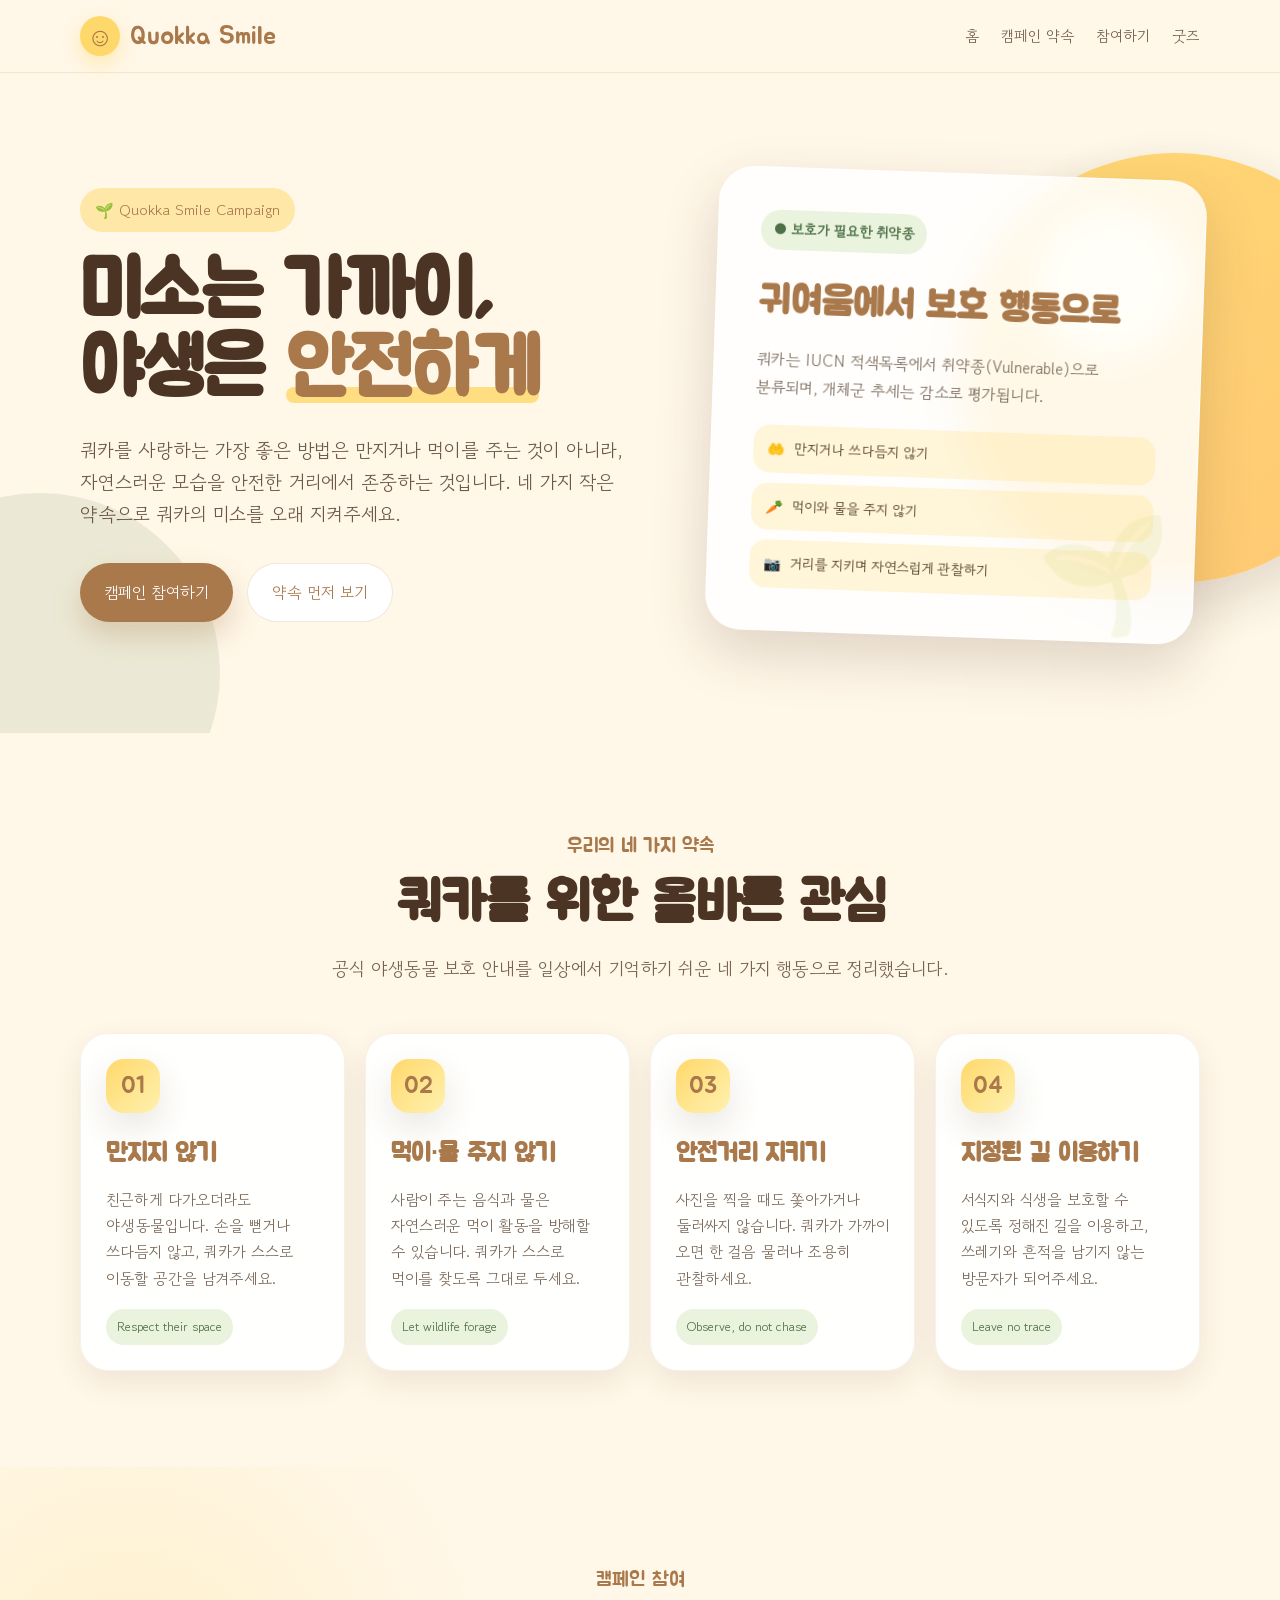
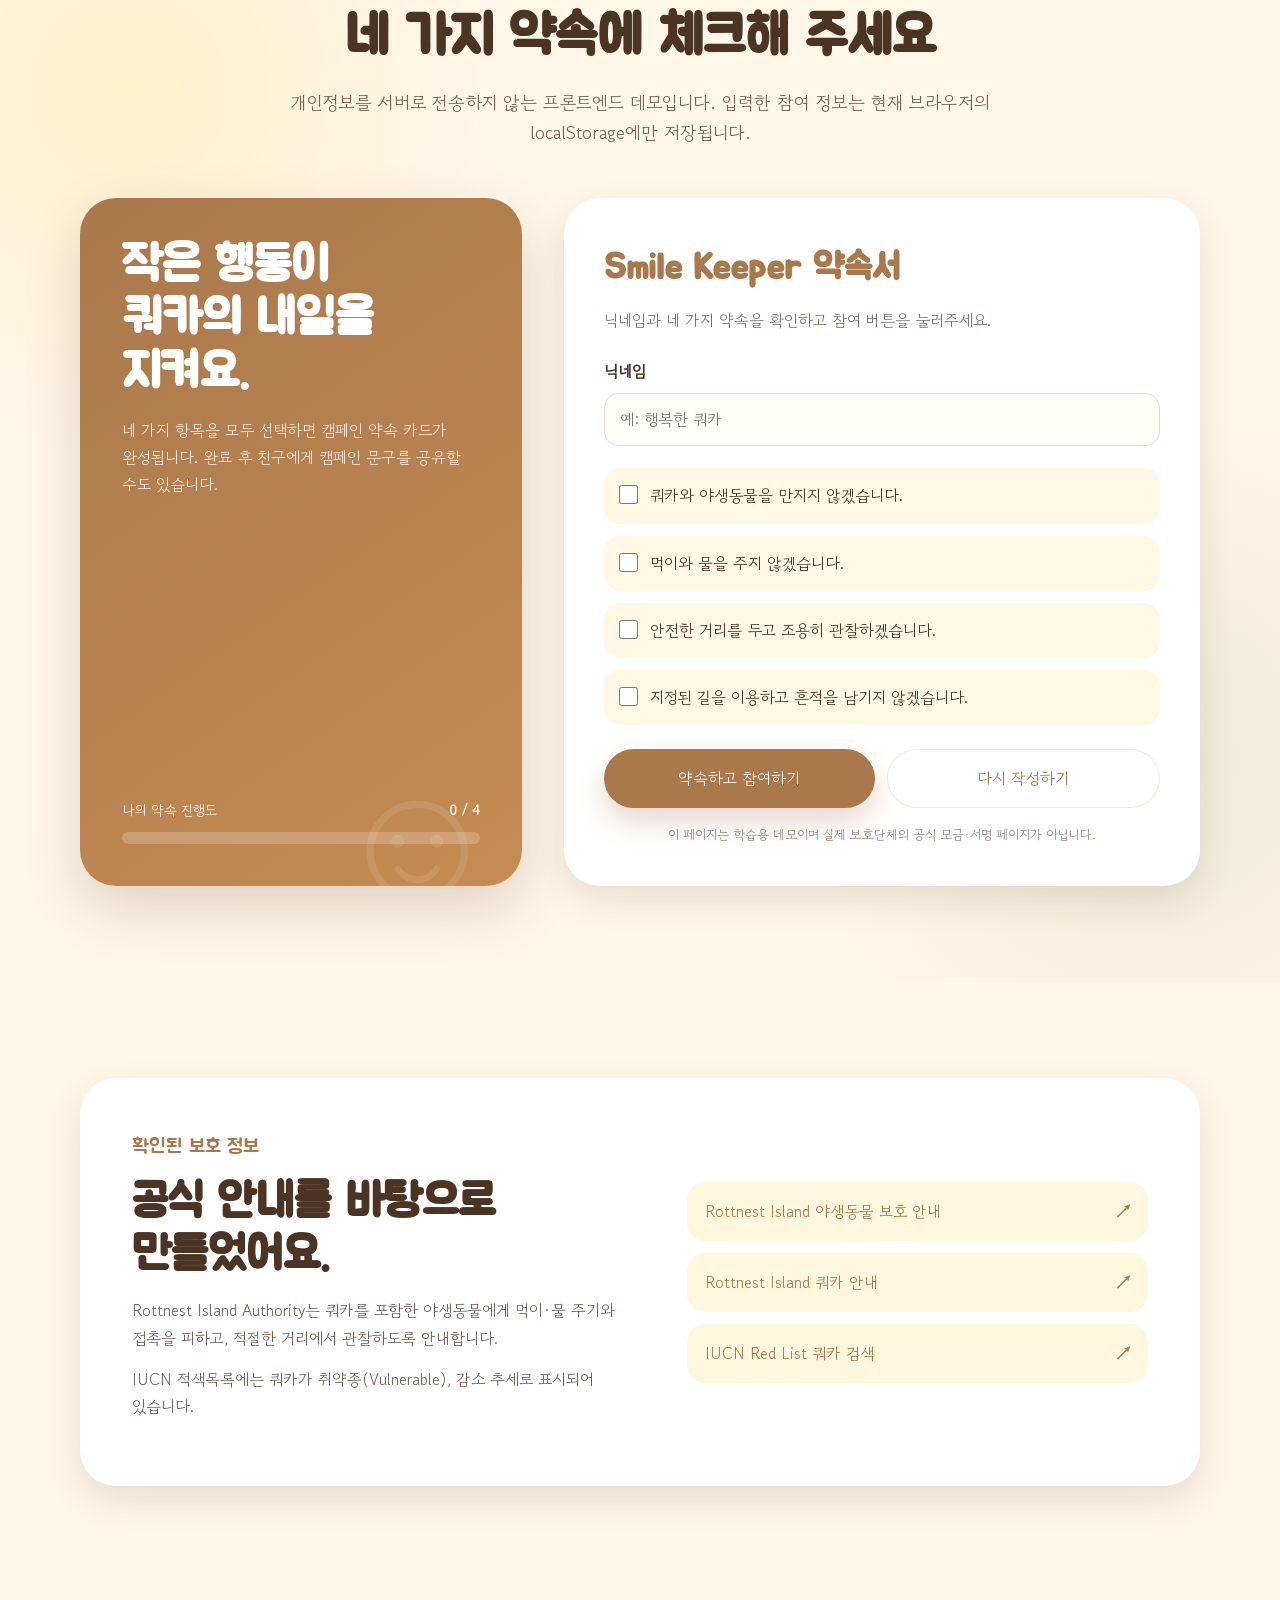
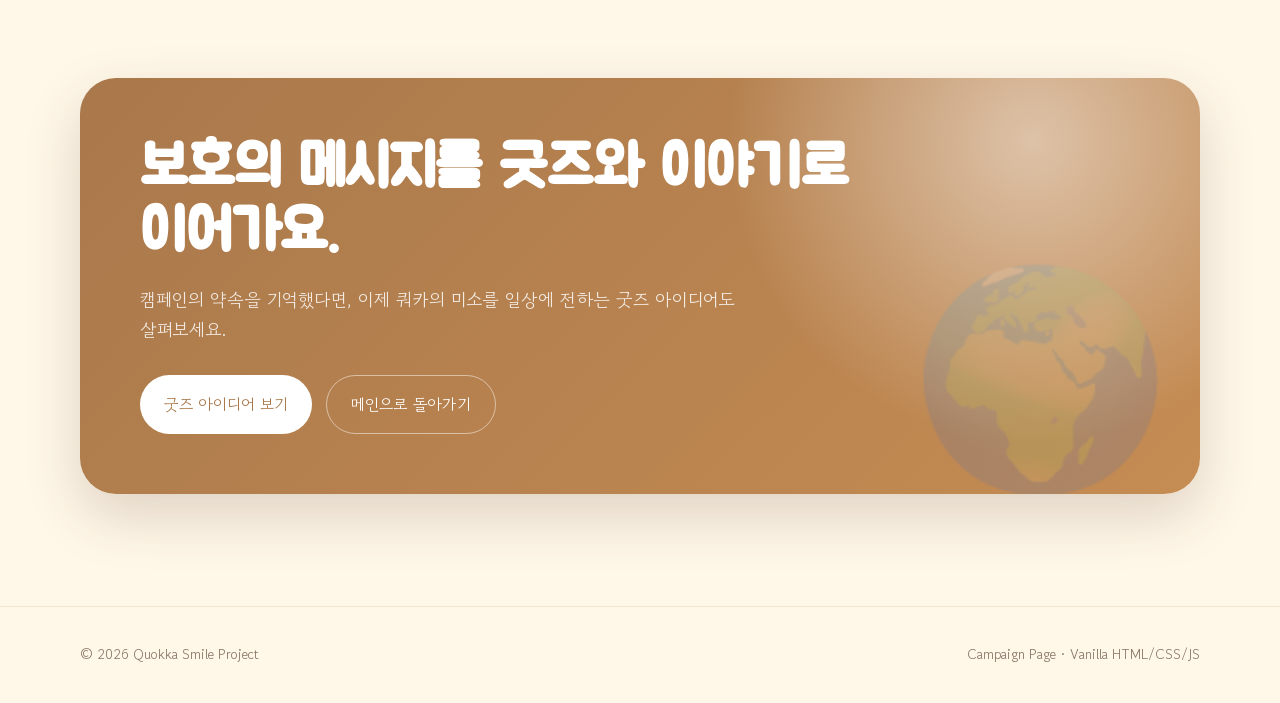
==== campaign.html @ b6f180c1 "add campign.html" ====
<!DOCTYPE html>
<html lang="ko">
<head>
  <meta charset="UTF-8" />
  <meta name="viewport" content="width=device-width, initial-scale=1.0" />

  <title>Quokka Smile Campaign</title>
  <meta
    name="description"
    content="쿼카를 귀여움으로만 소비하지 않고, 안전한 거리에서 존중하며 보호하는 Quokka Smile Campaign"
  />

  <!-- Vanilla HTML/CSS/JS only -->
  <link rel="preconnect" href="https://fonts.googleapis.com">
  <link rel="preconnect" href="https://fonts.gstatic.com" crossorigin>
  <link href="https://fonts.googleapis.com/css2?family=Gowun+Dodum&family=Jua&display=swap" rel="stylesheet">

  <style>
    :root {
      --yellow: #FFD86B;
      --yellow-light: #FFF1AF;
      --brown: #A9784B;
      --brown-dark: #4B3423;
      --cream: #FFF7E8;
      --white: #FFFFFF;
      --green: #6F9565;
      --green-light: #EAF3DE;
      --red-soft: #FFF0E9;

      --shadow-soft: 0 14px 35px rgba(75, 52, 35, 0.12);
      --shadow-strong: 0 22px 55px rgba(75, 52, 35, 0.18);

      --radius-xl: 36px;
      --radius-lg: 28px;
      --radius-md: 20px;

      --container: 1120px;
    }

    * {
      margin: 0;
      padding: 0;
      box-sizing: border-box;
    }

    html {
      scroll-behavior: smooth;
    }

    body {
      font-family: "Gowun Dodum", system-ui, sans-serif;
      background: var(--cream);
      color: var(--brown-dark);
      line-height: 1.7;
      overflow-x: hidden;
    }

    a {
      color: inherit;
      text-decoration: none;
    }

    button,
    input {
      font: inherit;
    }

    button {
      cursor: pointer;
    }

    .page {
      width: min(var(--container), calc(100% - 40px));
      margin: 0 auto;
    }

    /* Header */

    .header {
      position: sticky;
      top: 0;
      z-index: 100;
      background: rgba(255, 247, 232, 0.9);
      backdrop-filter: blur(14px);
      border-bottom: 1px solid rgba(169, 120, 75, 0.14);
    }

    .nav {
      min-height: 72px;
      display: flex;
      align-items: center;
      justify-content: space-between;
      position: relative;
      gap: 20px;
    }

    .logo {
      display: flex;
      align-items: center;
      gap: 10px;
      font-family: "Jua", sans-serif;
      font-size: clamp(22px, 3vw, 26px);
      color: var(--brown);
      z-index: 120;
    }

    .logo-mark {
      width: 40px;
      height: 40px;
      display: grid;
      place-items: center;
      border-radius: 50%;
      background: var(--yellow);
      box-shadow: 0 8px 20px rgba(255, 216, 107, 0.45);
    }

    .nav-links {
      display: flex;
      align-items: center;
      gap: 22px;
      font-size: 15px;
      color: rgba(75, 52, 35, 0.78);
    }

    .nav-links a {
      min-height: 44px;
      display: flex;
      align-items: center;
      transition: 0.2s ease;
    }

    .nav-links a:hover {
      color: var(--brown);
    }

    .menu-btn {
      display: none;
      width: 44px;
      height: 44px;
      border: none;
      border-radius: 14px;
      background: var(--white);
      box-shadow: var(--shadow-soft);
      z-index: 120;
    }

    .menu-btn span {
      display: block;
      width: 20px;
      height: 2px;
      margin: 5px auto;
      border-radius: 999px;
      background: var(--brown);
      transition: 0.25s ease;
    }

    .menu-btn.active span:nth-child(1) {
      transform: translateY(7px) rotate(45deg);
    }

    .menu-btn.active span:nth-child(2) {
      opacity: 0;
    }

    .menu-btn.active span:nth-child(3) {
      transform: translateY(-7px) rotate(-45deg);
    }

    /* Hero */

    .campaign-hero {
      position: relative;
      padding: clamp(58px, 9vw, 100px) 0 clamp(64px, 9vw, 96px);
      overflow: hidden;
    }

    .campaign-hero::before,
    .campaign-hero::after {
      content: "";
      position: absolute;
      z-index: -1;
      border-radius: 50%;
    }

    .campaign-hero::before {
      top: 80px;
      right: -110px;
      width: min(430px, 84vw);
      aspect-ratio: 1;
      background:
        radial-gradient(circle at 35% 30%, #fff7cd 0 18%, transparent 19%),
        linear-gradient(135deg, var(--yellow), #ffc46a);
      box-shadow: var(--shadow-strong);
      opacity: 0.92;
    }

    .campaign-hero::after {
      left: -140px;
      bottom: -120px;
      width: 360px;
      height: 360px;
      background: rgba(111, 149, 101, 0.14);
    }

    .hero-grid {
      display: grid;
      grid-template-columns: 1fr 0.88fr;
      align-items: center;
      gap: clamp(36px, 7vw, 78px);
    }

    .badge {
      display: inline-flex;
      align-items: center;
      gap: 8px;
      padding: 9px 15px;
      margin-bottom: 22px;
      border-radius: 999px;
      background: rgba(255, 216, 107, 0.5);
      color: var(--brown);
      font-size: 15px;
    }

    .hero-title {
      margin-bottom: 24px;
      font-family: "Jua", sans-serif;
      font-size: clamp(42px, 7vw, 78px);
      line-height: 1;
      letter-spacing: -1px;
      word-break: keep-all;
    }

    .hero-title span {
      position: relative;
      color: var(--brown);
      white-space: nowrap;
    }

    .hero-title span::after {
      content: "";
      position: absolute;
      left: 0;
      bottom: 7px;
      z-index: -1;
      width: 100%;
      height: 16px;
      border-radius: 999px;
      background: rgba(255, 216, 107, 0.82);
    }

    .hero-desc {
      max-width: 620px;
      margin-bottom: 32px;
      font-size: clamp(16px, 2.2vw, 19px);
      color: rgba(75, 52, 35, 0.82);
      word-break: keep-all;
    }

    .hero-actions {
      display: flex;
      flex-wrap: wrap;
      gap: 14px;
    }

    .btn {
      min-height: 50px;
      display: inline-flex;
      align-items: center;
      justify-content: center;
      padding: 15px 24px;
      border: none;
      border-radius: 999px;
      font-size: 16px;
      text-align: center;
      transition: 0.25s ease;
    }

    .btn-primary {
      background: var(--brown);
      color: var(--white);
      box-shadow: 0 14px 28px rgba(169, 120, 75, 0.28);
    }

    .btn-primary:hover {
      transform: translateY(-3px);
      box-shadow: 0 18px 36px rgba(169, 120, 75, 0.36);
    }

    .btn-soft {
      background: var(--white);
      color: var(--brown);
      border: 1px solid rgba(169, 120, 75, 0.18);
    }

    .btn-soft:hover {
      transform: translateY(-3px);
      background: #fffaf0;
    }

    .hero-card {
      position: relative;
      padding: clamp(28px, 5vw, 42px);
      border-radius: var(--radius-xl);
      background: rgba(255, 255, 255, 0.84);
      border: 1px solid rgba(255, 255, 255, 0.92);
      box-shadow: var(--shadow-strong);
      backdrop-filter: blur(16px);
      transform: rotate(2deg);
      overflow: hidden;
    }

    .hero-card::after {
      content: "🌱";
      position: absolute;
      right: 18px;
      bottom: -20px;
      font-size: 110px;
      opacity: 0.1;
      transform: rotate(-8deg);
    }

    .status-chip {
      display: inline-flex;
      align-items: center;
      gap: 8px;
      margin-bottom: 20px;
      padding: 8px 13px;
      border-radius: 999px;
      background: var(--green-light);
      color: #4d7046;
      font-size: 14px;
      font-weight: 700;
    }

    .hero-card h2 {
      position: relative;
      z-index: 1;
      margin-bottom: 12px;
      font-family: "Jua", sans-serif;
      font-size: clamp(29px, 4vw, 38px);
      color: var(--brown);
      word-break: keep-all;
    }

    .hero-card p {
      position: relative;
      z-index: 1;
      color: rgba(75, 52, 35, 0.76);
      word-break: keep-all;
    }

    .hero-facts {
      position: relative;
      z-index: 1;
      display: grid;
      gap: 10px;
      margin-top: 24px;
    }

    .hero-fact {
      display: flex;
      align-items: flex-start;
      gap: 10px;
      padding: 12px 14px;
      border-radius: 16px;
      background: rgba(255, 216, 107, 0.24);
      font-size: 14px;
    }

    /* Common */

    section {
      padding: clamp(72px, 10vw, 96px) 0;
    }

    .section-head {
      max-width: 760px;
      margin: 0 auto clamp(36px, 6vw, 50px);
      text-align: center;
    }

    .section-label {
      display: inline-block;
      margin-bottom: 12px;
      font-family: "Jua", sans-serif;
      font-size: clamp(18px, 3vw, 20px);
      color: var(--brown);
    }

    .section-head h2 {
      margin-bottom: 18px;
      font-family: "Jua", sans-serif;
      font-size: clamp(32px, 5.5vw, 54px);
      line-height: 1.1;
      word-break: keep-all;
    }

    .section-head p {
      font-size: clamp(16px, 2.4vw, 18px);
      color: rgba(75, 52, 35, 0.76);
      word-break: keep-all;
    }

    /* Promise cards */

    .promise-grid {
      display: grid;
      grid-template-columns: repeat(4, 1fr);
      gap: 20px;
    }

    .promise-card {
      min-height: 300px;
      padding: 25px;
      border-radius: var(--radius-lg);
      background: rgba(255, 255, 255, 0.9);
      border: 1px solid rgba(169, 120, 75, 0.1);
      box-shadow: 0 12px 30px rgba(75, 52, 35, 0.09);
      transition: 0.25s ease;
    }

    .promise-card:hover {
      transform: translateY(-8px);
      box-shadow: 0 20px 42px rgba(75, 52, 35, 0.14);
    }

    .promise-number {
      width: 54px;
      height: 54px;
      display: grid;
      place-items: center;
      margin-bottom: 20px;
      border-radius: 18px;
      background: linear-gradient(135deg, var(--yellow), var(--yellow-light));
      font-family: "Jua", sans-serif;
      font-size: 24px;
      color: var(--brown);
      box-shadow: var(--shadow-soft);
    }

    .promise-card h3 {
      margin-bottom: 10px;
      font-family: "Jua", sans-serif;
      font-size: 25px;
      color: var(--brown);
      word-break: keep-all;
    }

    .promise-card p {
      font-size: 15.5px;
      color: rgba(75, 52, 35, 0.74);
      word-break: keep-all;
    }

    .promise-tag {
      display: inline-block;
      margin-top: 18px;
      padding: 7px 11px;
      border-radius: 999px;
      background: var(--green-light);
      color: #4d7046;
      font-size: 13px;
    }

    /* Participation */

    .join-section {
      background:
        radial-gradient(circle at 10% 20%, rgba(255, 216, 107, 0.22), transparent 25%),
        radial-gradient(circle at 90% 80%, rgba(111, 149, 101, 0.14), transparent 24%);
    }

    .join-box {
      display: grid;
      grid-template-columns: 0.82fr 1.18fr;
      gap: clamp(24px, 5vw, 42px);
      align-items: stretch;
    }

    .join-message {
      display: flex;
      flex-direction: column;
      justify-content: space-between;
      padding: clamp(28px, 5vw, 42px);
      border-radius: var(--radius-xl);
      background: linear-gradient(145deg, var(--brown), #C58C53);
      color: var(--white);
      box-shadow: var(--shadow-strong);
      overflow: hidden;
      position: relative;
    }

    .join-message::after {
      content: "☺";
      position: absolute;
      right: 18px;
      bottom: -48px;
      font-family: "Jua", sans-serif;
      font-size: 170px;
      color: rgba(255, 255, 255, 0.1);
      line-height: 1;
    }

    .join-message h2 {
      position: relative;
      z-index: 1;
      margin-bottom: 16px;
      font-family: "Jua", sans-serif;
      font-size: clamp(32px, 5vw, 48px);
      line-height: 1.12;
      word-break: keep-all;
    }

    .join-message p {
      position: relative;
      z-index: 1;
      color: rgba(255, 255, 255, 0.84);
      word-break: keep-all;
    }

    .progress-wrap {
      position: relative;
      z-index: 1;
      margin-top: 30px;
    }

    .progress-label {
      display: flex;
      justify-content: space-between;
      gap: 12px;
      margin-bottom: 10px;
      font-size: 14px;
      color: rgba(255, 255, 255, 0.9);
    }

    .progress-track {
      height: 12px;
      overflow: hidden;
      border-radius: 999px;
      background: rgba(255, 255, 255, 0.2);
    }

    .progress-bar {
      width: 0;
      height: 100%;
      border-radius: inherit;
      background: var(--yellow);
      transition: width 0.3s ease;
    }

    .pledge-form {
      padding: clamp(26px, 5vw, 40px);
      border-radius: var(--radius-xl);
      background: var(--white);
      box-shadow: var(--shadow-soft);
    }

    .form-title {
      margin-bottom: 8px;
      font-family: "Jua", sans-serif;
      font-size: clamp(28px, 4vw, 36px);
      color: var(--brown);
    }

    .form-desc {
      margin-bottom: 24px;
      color: rgba(75, 52, 35, 0.7);
    }

    .name-field {
      display: grid;
      gap: 8px;
      margin-bottom: 22px;
    }

    .name-field label {
      font-weight: 700;
      color: var(--brown-dark);
    }

    .name-field input {
      width: 100%;
      min-height: 50px;
      padding: 12px 15px;
      border: 1px solid rgba(169, 120, 75, 0.24);
      border-radius: 15px;
      background: #fffdf8;
      color: var(--brown-dark);
      outline: none;
    }

    .name-field input:focus {
      border-color: var(--brown);
      box-shadow: 0 0 0 4px rgba(169, 120, 75, 0.1);
    }

    .check-list {
      display: grid;
      gap: 12px;
      margin-bottom: 24px;
    }

    .check-item {
      display: flex;
      align-items: flex-start;
      gap: 12px;
      padding: 14px 15px;
      border-radius: 16px;
      background: rgba(255, 216, 107, 0.18);
      cursor: pointer;
      transition: 0.2s ease;
    }

    .check-item:hover {
      background: rgba(255, 216, 107, 0.3);
    }

    .check-item input {
      width: 19px;
      height: 19px;
      margin-top: 3px;
      accent-color: var(--brown);
      flex: 0 0 auto;
    }

    .check-item span {
      word-break: keep-all;
    }

    .form-actions {
      display: flex;
      flex-wrap: wrap;
      gap: 12px;
    }

    .form-actions .btn {
      flex: 1;
    }

    .form-note {
      margin-top: 16px;
      font-size: 13px;
      color: rgba(75, 52, 35, 0.58);
      text-align: center;
    }

    /* Completed card */

    .result-card {
      display: none;
      padding: clamp(28px, 5vw, 42px);
      border-radius: var(--radius-xl);
      background: var(--white);
      box-shadow: var(--shadow-soft);
      text-align: center;
    }

    .result-card.show {
      display: block;
      animation: rise 0.35s ease;
    }

    .result-icon {
      width: 86px;
      height: 86px;
      display: grid;
      place-items: center;
      margin: 0 auto 20px;
      border-radius: 28px;
      background: linear-gradient(135deg, var(--yellow), var(--yellow-light));
      font-size: 42px;
    }

    .result-card h3 {
      margin-bottom: 10px;
      font-family: "Jua", sans-serif;
      font-size: clamp(30px, 4.6vw, 40px);
      color: var(--brown);
    }

    .result-card p {
      max-width: 600px;
      margin: 0 auto 24px;
      color: rgba(75, 52, 35, 0.74);
      word-break: keep-all;
    }

    .result-actions {
      display: flex;
      justify-content: center;
      flex-wrap: wrap;
      gap: 12px;
    }

    /* Source / next */

    .source-box {
      display: grid;
      grid-template-columns: 1fr 0.9fr;
      gap: clamp(24px, 5vw, 42px);
      align-items: center;
      padding: clamp(28px, 6vw, 52px);
      border-radius: var(--radius-xl);
      background: var(--white);
      box-shadow: var(--shadow-soft);
    }

    .source-box h2 {
      margin-bottom: 16px;
      font-family: "Jua", sans-serif;
      font-size: clamp(30px, 5vw, 46px);
      line-height: 1.14;
      word-break: keep-all;
    }

    .source-box p {
      margin-bottom: 14px;
      color: rgba(75, 52, 35, 0.78);
      word-break: keep-all;
    }

    .source-links {
      display: grid;
      gap: 12px;
    }

    .source-link {
      display: flex;
      align-items: center;
      justify-content: space-between;
      gap: 16px;
      padding: 16px 18px;
      border-radius: 18px;
      background: rgba(255, 216, 107, 0.22);
      color: var(--brown);
      transition: 0.2s ease;
    }

    .source-link:hover {
      transform: translateX(4px);
      background: rgba(255, 216, 107, 0.36);
    }

    /* CTA */

    .cta {
      padding-bottom: clamp(82px, 12vw, 112px);
    }

    .cta-box {
      position: relative;
      overflow: hidden;
      padding: clamp(32px, 7vw, 60px);
      border-radius: var(--radius-xl);
      background:
        radial-gradient(circle at 85% 15%, rgba(255, 255, 255, 0.5), transparent 30%),
        linear-gradient(135deg, var(--brown), #C58C53);
      color: var(--white);
      box-shadow: var(--shadow-strong);
    }

    .cta-box::after {
      content: "🌍";
      position: absolute;
      right: 28px;
      bottom: -44px;
      font-size: clamp(120px, 21vw, 210px);
      opacity: 0.12;
    }

    .cta-box h2 {
      position: relative;
      z-index: 1;
      max-width: 720px;
      margin-bottom: 18px;
      font-family: "Jua", sans-serif;
      font-size: clamp(32px, 5.6vw, 58px);
      line-height: 1.1;
      word-break: keep-all;
    }

    .cta-box p {
      position: relative;
      z-index: 1;
      max-width: 680px;
      margin-bottom: 30px;
      font-size: clamp(16px, 2.3vw, 18px);
      color: rgba(255, 255, 255, 0.84);
      word-break: keep-all;
    }

    .cta-actions {
      position: relative;
      z-index: 1;
      display: flex;
      flex-wrap: wrap;
      gap: 14px;
    }

    .btn-light {
      background: var(--white);
      color: var(--brown);
    }

    .btn-outline {
      background: transparent;
      color: var(--white);
      border: 1px solid rgba(255, 255, 255, 0.5);
    }

    .btn-light:hover,
    .btn-outline:hover {
      transform: translateY(-3px);
    }

    /* Footer / Toast */

    .footer {
      padding: 36px 0;
      border-top: 1px solid rgba(169, 120, 75, 0.14);
      color: rgba(75, 52, 35, 0.66);
    }

    .footer-inner {
      display: flex;
      justify-content: space-between;
      gap: 14px;
      flex-wrap: wrap;
      font-size: 14px;
    }

    .toast {
      position: fixed;
      left: 50%;
      bottom: 28px;
      z-index: 300;
      width: max-content;
      max-width: calc(100% - 28px);
      padding: 13px 18px;
      border-radius: 999px;
      background: var(--brown-dark);
      color: var(--white);
      font-size: 14px;
      text-align: center;
      opacity: 0;
      pointer-events: none;
      transform: translateX(-50%) translateY(20px);
      transition: 0.25s ease;
    }

    .toast.show {
      opacity: 1;
      transform: translateX(-50%) translateY(0);
    }

    @keyframes rise {
      from {
        opacity: 0;
        transform: translateY(12px);
      }
      to {
        opacity: 1;
        transform: translateY(0);
      }
    }

    /* Responsive */

    @media (max-width: 1024px) {
      .hero-grid {
        grid-template-columns: 1fr;
        text-align: center;
      }

      .hero-desc {
        margin-left: auto;
        margin-right: auto;
      }

      .hero-actions {
        justify-content: center;
      }

      .hero-card {
        max-width: 560px;
        margin: 0 auto;
        text-align: left;
      }

      .promise-grid {
        grid-template-columns: repeat(2, 1fr);
      }

      .join-box,
      .source-box {
        grid-template-columns: 1fr;
      }
    }

    @media (max-width: 700px) {
      .page {
        width: min(100% - 28px, var(--container));
      }

      .nav {
        min-height: 64px;
      }

      .menu-btn {
        display: block;
      }

      .nav-links {
        position: absolute;
        top: calc(100% + 10px);
        left: 0;
        right: 0;
        display: grid;
        gap: 8px;
        padding: 14px;
        border-radius: 22px;
        background: rgba(255, 255, 255, 0.96);
        box-shadow: var(--shadow-strong);
        opacity: 0;
        pointer-events: none;
        transform: translateY(-10px);
        transition: 0.25s ease;
      }

      .nav-links.open {
        opacity: 1;
        pointer-events: auto;
        transform: translateY(0);
      }

      .nav-links a {
        min-height: 48px;
        justify-content: center;
        border-radius: 14px;
        background: rgba(255, 216, 107, 0.28);
      }

      .campaign-hero {
        padding-top: 44px;
      }

      .hero-title span::after {
        height: 12px;
        bottom: 5px;
      }

      .hero-actions {
        width: 100%;
      }

      .hero-actions .btn {
        width: 100%;
      }

      .hero-card {
        transform: none;
      }

      .promise-grid {
        grid-template-columns: 1fr;
      }

      .promise-card {
        min-height: auto;
      }

      .form-actions,
      .result-actions,
      .cta-actions {
        width: 100%;
      }

      .form-actions .btn,
      .result-actions .btn,
      .cta-actions .btn {
        width: 100%;
        flex: none;
      }

      .footer-inner {
        display: grid;
        justify-content: center;
        text-align: center;
      }
    }

    @media (max-width: 430px) {
      .page {
        width: min(100% - 22px, var(--container));
      }

      .logo-mark {
        width: 34px;
        height: 34px;
      }

      .btn {
        padding: 14px 18px;
      }

      .pledge-form,
      .join-message {
        border-radius: 26px;
      }
    }

    @media (prefers-reduced-motion: reduce) {
      html {
        scroll-behavior: auto;
      }

      *,
      *::before,
      *::after {
        animation: none !important;
        transition: none !important;
      }
    }
  </style>
</head>

<body>
  <header class="header">
    <nav class="page nav">
      <a href="./index.html" class="logo" aria-label="Quokka Smile Project 홈">
        <span class="logo-mark">☺</span>
        Quokka Smile
      </a>

      <button class="menu-btn" id="menuBtn" type="button" aria-label="메뉴 열기" aria-expanded="false">
        <span></span>
        <span></span>
        <span></span>
      </button>

      <div class="nav-links" id="navLinks">
        <a href="./index.html">홈</a>
        <a href="#promise">캠페인 약속</a>
        <a href="#join">참여하기</a>
        <a href="./goods.html">굿즈</a>
      </div>
    </nav>
  </header>

  <main>
    <!-- Hero -->
    <section class="campaign-hero">
      <div class="page hero-grid">
        <div>
          <div class="badge">🌱 Quokka Smile Campaign</div>

          <h1 class="hero-title">
            미소는 가까이,<br />
            야생은 <span>안전하게</span>
          </h1>

          <p class="hero-desc">
            쿼카를 사랑하는 가장 좋은 방법은 만지거나 먹이를 주는 것이 아니라,
            자연스러운 모습을 안전한 거리에서 존중하는 것입니다.
            네 가지 작은 약속으로 쿼카의 미소를 오래 지켜주세요.
          </p>

          <div class="hero-actions">
            <a href="#join" class="btn btn-primary">캠페인 참여하기</a>
            <a href="#promise" class="btn btn-soft">약속 먼저 보기</a>
          </div>
        </div>

        <aside class="hero-card" aria-label="쿼카 보호 상태와 캠페인 핵심 정보">
          <div class="status-chip">● 보호가 필요한 취약종</div>
          <h2>귀여움에서 보호 행동으로</h2>
          <p>
            쿼카는 IUCN 적색목록에서 취약종(Vulnerable)으로 분류되며,
            개체군 추세는 감소로 평가됩니다.
          </p>

          <div class="hero-facts">
            <div class="hero-fact">
              <span>🤲</span>
              <span>만지거나 쓰다듬지 않기</span>
            </div>
            <div class="hero-fact">
              <span>🥕</span>
              <span>먹이와 물을 주지 않기</span>
            </div>
            <div class="hero-fact">
              <span>📷</span>
              <span>거리를 지키며 자연스럽게 관찰하기</span>
            </div>
          </div>
        </aside>
      </div>
    </section>

    <!-- Promise -->
    <section id="promise">
      <div class="page">
        <div class="section-head">
          <span class="section-label">우리의 네 가지 약속</span>
          <h2>쿼카를 위한 올바른 관심</h2>
          <p>
            공식 야생동물 보호 안내를 일상에서 기억하기 쉬운 네 가지 행동으로 정리했습니다.
          </p>
        </div>

        <div class="promise-grid">
          <article class="promise-card">
            <div class="promise-number">01</div>
            <h3>만지지 않기</h3>
            <p>
              친근하게 다가오더라도 야생동물입니다. 손을 뻗거나 쓰다듬지 않고,
              쿼카가 스스로 이동할 공간을 남겨주세요.
            </p>
            <span class="promise-tag">Respect their space</span>
          </article>

          <article class="promise-card">
            <div class="promise-number">02</div>
            <h3>먹이·물 주지 않기</h3>
            <p>
              사람이 주는 음식과 물은 자연스러운 먹이 활동을 방해할 수 있습니다.
              쿼카가 스스로 먹이를 찾도록 그대로 두세요.
            </p>
            <span class="promise-tag">Let wildlife forage</span>
          </article>

          <article class="promise-card">
            <div class="promise-number">03</div>
            <h3>안전거리 지키기</h3>
            <p>
              사진을 찍을 때도 쫓아가거나 둘러싸지 않습니다.
              쿼카가 가까이 오면 한 걸음 물러나 조용히 관찰하세요.
            </p>
            <span class="promise-tag">Observe, do not chase</span>
          </article>

          <article class="promise-card">
            <div class="promise-number">04</div>
            <h3>지정된 길 이용하기</h3>
            <p>
              서식지와 식생을 보호할 수 있도록 정해진 길을 이용하고,
              쓰레기와 흔적을 남기지 않는 방문자가 되어주세요.
            </p>
            <span class="promise-tag">Leave no trace</span>
          </article>
        </div>
      </div>
    </section>

    <!-- Join -->
    <section id="join" class="join-section">
      <div class="page">
        <div class="section-head">
          <span class="section-label">캠페인 참여</span>
          <h2>네 가지 약속에 체크해 주세요</h2>
          <p>
            개인정보를 서버로 전송하지 않는 프론트엔드 데모입니다.
            입력한 참여 정보는 현재 브라우저의 localStorage에만 저장됩니다.
          </p>
        </div>

        <div class="join-box">
          <div class="join-message">
            <div>
              <h2>작은 행동이<br />쿼카의 내일을 지켜요.</h2>
              <p>
                네 가지 항목을 모두 선택하면 캠페인 약속 카드가 완성됩니다.
                완료 후 친구에게 캠페인 문구를 공유할 수도 있습니다.
              </p>
            </div>

            <div class="progress-wrap">
              <div class="progress-label">
                <span>나의 약속 진행도</span>
                <strong id="progressText">0 / 4</strong>
              </div>
              <div
                class="progress-track"
                role="progressbar"
                aria-label="캠페인 약속 진행도"
                aria-valuemin="0"
                aria-valuemax="4"
                aria-valuenow="0"
                id="progressTrack"
              >
                <div class="progress-bar" id="progressBar"></div>
              </div>
            </div>
          </div>

          <form class="pledge-form" id="pledgeForm">
            <h3 class="form-title">Smile Keeper 약속서</h3>
            <p class="form-desc">닉네임과 네 가지 약속을 확인하고 참여 버튼을 눌러주세요.</p>

            <div class="name-field">
              <label for="nickname">닉네임</label>
              <input
                id="nickname"
                name="nickname"
                type="text"
                maxlength="20"
                placeholder="예: 행복한 쿼카"
                autocomplete="nickname"
                required
              />
            </div>

            <div class="check-list">
              <label class="check-item">
                <input type="checkbox" name="promise" value="touch" />
                <span>쿼카와 야생동물을 만지지 않겠습니다.</span>
              </label>

              <label class="check-item">
                <input type="checkbox" name="promise" value="feed" />
                <span>먹이와 물을 주지 않겠습니다.</span>
              </label>

              <label class="check-item">
                <input type="checkbox" name="promise" value="distance" />
                <span>안전한 거리를 두고 조용히 관찰하겠습니다.</span>
              </label>

              <label class="check-item">
                <input type="checkbox" name="promise" value="path" />
                <span>지정된 길을 이용하고 흔적을 남기지 않겠습니다.</span>
              </label>
            </div>

            <div class="form-actions">
              <button class="btn btn-primary" type="submit">약속하고 참여하기</button>
              <button class="btn btn-soft" id="resetBtn" type="button">다시 작성하기</button>
            </div>

            <p class="form-note">
              이 페이지는 학습용 데모이며 실제 보호단체의 공식 모금·서명 페이지가 아닙니다.
            </p>
          </form>

          <div class="result-card" id="resultCard" aria-live="polite">
            <div class="result-icon">🌱</div>
            <h3 id="resultTitle">캠페인 참여 완료!</h3>
            <p id="resultMessage">
              네 가지 약속이 저장되었습니다. 쿼카를 만날 때 오늘의 약속을 기억해 주세요.
            </p>

            <div class="result-actions">
              <button class="btn btn-primary" id="shareCampaignBtn" type="button">캠페인 공유하기</button>
              <button class="btn btn-soft" id="editPledgeBtn" type="button">약속 다시 보기</button>
            </div>
          </div>
        </div>
      </div>
    </section>

    <!-- Sources -->
    <section id="sources">
      <div class="page">
        <div class="source-box">
          <div>
            <span class="section-label">확인된 보호 정보</span>
            <h2>공식 안내를 바탕으로 만들었어요.</h2>
            <p>
              Rottnest Island Authority는 쿼카를 포함한 야생동물에게
              먹이·물 주기와 접촉을 피하고, 적절한 거리에서 관찰하도록 안내합니다.
            </p>
            <p>
              IUCN 적색목록에는 쿼카가 취약종(Vulnerable), 감소 추세로 표시되어 있습니다.
            </p>
          </div>

          <div class="source-links">
            <a
              class="source-link"
              href="https://www.rottnestisland.com/learn/nature-wildlife/protect-our-wildlife"
              target="_blank"
              rel="noopener noreferrer"
            >
              <span>Rottnest Island 야생동물 보호 안내</span>
              <strong>↗</strong>
            </a>

            <a
              class="source-link"
              href="https://www.rottnestisland.com/see-do/wildlife-nature/quokkas"
              target="_blank"
              rel="noopener noreferrer"
            >
              <span>Rottnest Island 쿼카 안내</span>
              <strong>↗</strong>
            </a>

            <a
              class="source-link"
              href="https://www.iucnredlist.org/search?searchType=species&taxonomies=100245"
              target="_blank"
              rel="noopener noreferrer"
            >
              <span>IUCN Red List 쿼카 검색</span>
              <strong>↗</strong>
            </a>
          </div>
        </div>
      </div>
    </section>

    <!-- CTA -->
    <section class="cta">
      <div class="page">
        <div class="cta-box">
          <h2>보호의 메시지를 굿즈와 이야기로 이어가요.</h2>
          <p>
            캠페인의 약속을 기억했다면, 이제 쿼카의 미소를 일상에 전하는
            굿즈 아이디어도 살펴보세요.
          </p>

          <div class="cta-actions">
            <a href="./goods.html" class="btn btn-light">굿즈 아이디어 보기</a>
            <a href="./index.html" class="btn btn-outline">메인으로 돌아가기</a>
          </div>
        </div>
      </div>
    </section>
  </main>

  <footer class="footer">
    <div class="page footer-inner">
      <p>© 2026 Quokka Smile Project</p>
      <p>Campaign Page · Vanilla HTML/CSS/JS</p>
    </div>
  </footer>

  <div class="toast" id="toast">캠페인 메시지가 준비됐어요 ☺</div>

  <script>
    const menuBtn = document.querySelector("#menuBtn");
    const navLinks = document.querySelector("#navLinks");
    const navItems = document.querySelectorAll(".nav-links a");

    const pledgeForm = document.querySelector("#pledgeForm");
    const nicknameInput = document.querySelector("#nickname");
    const checkboxes = [...document.querySelectorAll('input[name="promise"]')];
    const resetBtn = document.querySelector("#resetBtn");
    const resultCard = document.querySelector("#resultCard");
    const resultTitle = document.querySelector("#resultTitle");
    const resultMessage = document.querySelector("#resultMessage");
    const shareCampaignBtn = document.querySelector("#shareCampaignBtn");
    const editPledgeBtn = document.querySelector("#editPledgeBtn");

    const progressText = document.querySelector("#progressText");
    const progressTrack = document.querySelector("#progressTrack");
    const progressBar = document.querySelector("#progressBar");
    const toast = document.querySelector("#toast");

    const STORAGE_KEY = "quokkaSmileCampaignPledge";

    function closeMenu() {
      menuBtn.classList.remove("active");
      navLinks.classList.remove("open");
      menuBtn.setAttribute("aria-expanded", "false");
      menuBtn.setAttribute("aria-label", "메뉴 열기");
    }

    function showToast(message) {
      toast.textContent = message;
      toast.classList.add("show");

      window.setTimeout(() => {
        toast.classList.remove("show");
      }, 1800);
    }

    function updateProgress() {
      const checkedCount = checkboxes.filter((checkbox) => checkbox.checked).length;
      const percentage = (checkedCount / checkboxes.length) * 100;

      progressText.textContent = `${checkedCount} / ${checkboxes.length}`;
      progressBar.style.width = `${percentage}%`;
      progressTrack.setAttribute("aria-valuenow", String(checkedCount));
    }

    function showResult(nickname) {
      pledgeForm.style.display = "none";
      resultCard.classList.add("show");
      resultTitle.textContent = `${nickname}님, 참여 완료!`;
      resultMessage.textContent =
        "네 가지 약속이 현재 브라우저에 저장되었습니다. 쿼카를 만날 때 오늘의 약속을 기억해 주세요.";
    }

    function showForm() {
      resultCard.classList.remove("show");
      pledgeForm.style.display = "block";
    }

    function resetForm() {
      pledgeForm.reset();
      localStorage.removeItem(STORAGE_KEY);
      showForm();
      updateProgress();
      nicknameInput.focus();
      showToast("약속서를 새로 작성할 수 있어요");
    }

    function loadSavedPledge() {
      const savedValue = localStorage.getItem(STORAGE_KEY);

      if (!savedValue) {
        updateProgress();
        return;
      }

      try {
        const savedPledge = JSON.parse(savedValue);

        nicknameInput.value = savedPledge.nickname || "";
        checkboxes.forEach((checkbox) => {
          checkbox.checked = savedPledge.promises?.includes(checkbox.value) ?? false;
        });

        updateProgress();

        if (savedPledge.completed && savedPledge.nickname) {
          showResult(savedPledge.nickname);
        }
      } catch (error) {
        localStorage.removeItem(STORAGE_KEY);
        updateProgress();
      }
    }

    menuBtn.addEventListener("click", () => {
      const isOpen = navLinks.classList.toggle("open");

      menuBtn.classList.toggle("active", isOpen);
      menuBtn.setAttribute("aria-expanded", String(isOpen));
      menuBtn.setAttribute("aria-label", isOpen ? "메뉴 닫기" : "메뉴 열기");
    });

    navItems.forEach((item) => {
      item.addEventListener("click", closeMenu);
    });

    window.addEventListener("resize", () => {
      if (window.innerWidth > 700) {
        closeMenu();
      }
    });

    checkboxes.forEach((checkbox) => {
      checkbox.addEventListener("change", updateProgress);
    });

    pledgeForm.addEventListener("submit", (event) => {
      event.preventDefault();

      const nickname = nicknameInput.value.trim();
      const selectedPromises = checkboxes
        .filter((checkbox) => checkbox.checked)
        .map((checkbox) => checkbox.value);

      if (!nickname) {
        showToast("닉네임을 입력해 주세요");
        nicknameInput.focus();
        return;
      }

      if (selectedPromises.length !== checkboxes.length) {
        showToast("네 가지 약속을 모두 확인해 주세요");
        return;
      }

      const pledgeData = {
        nickname,
        promises: selectedPromises,
        completed: true,
        savedAt: new Date().toISOString()
      };

      localStorage.setItem(STORAGE_KEY, JSON.stringify(pledgeData));
      showResult(nickname);
      showToast("캠페인 참여가 저장됐어요 🌱");
    });

    resetBtn.addEventListener("click", resetForm);

    editPledgeBtn.addEventListener("click", () => {
      showForm();
      document.querySelector("#join").scrollIntoView({ behavior: "smooth" });
    });

    shareCampaignBtn.addEventListener("click", async () => {
      const nickname = nicknameInput.value.trim() || "Smile Keeper";
      const shareData = {
        title: "Quokka Smile Campaign",
        text: `${nickname}님이 쿼카를 위한 네 가지 약속에 참여했어요. 만지지 않기, 먹이와 물 주지 않기, 안전거리 지키기, 지정된 길 이용하기 🌱`,
        url: window.location.href
      };

      try {
        if (navigator.share) {
          await navigator.share(shareData);
        } else if (navigator.clipboard) {
          await navigator.clipboard.writeText(`${shareData.text}\n${shareData.url}`);
          showToast("캠페인 문구와 주소가 복사됐어요");
        } else {
          showToast("이 브라우저에서는 공유 기능을 지원하지 않아요");
        }
      } catch (error) {
        showToast("공유를 취소했어요");
      }
    });

    loadSavedPledge();
  </script>
</body>
</html>
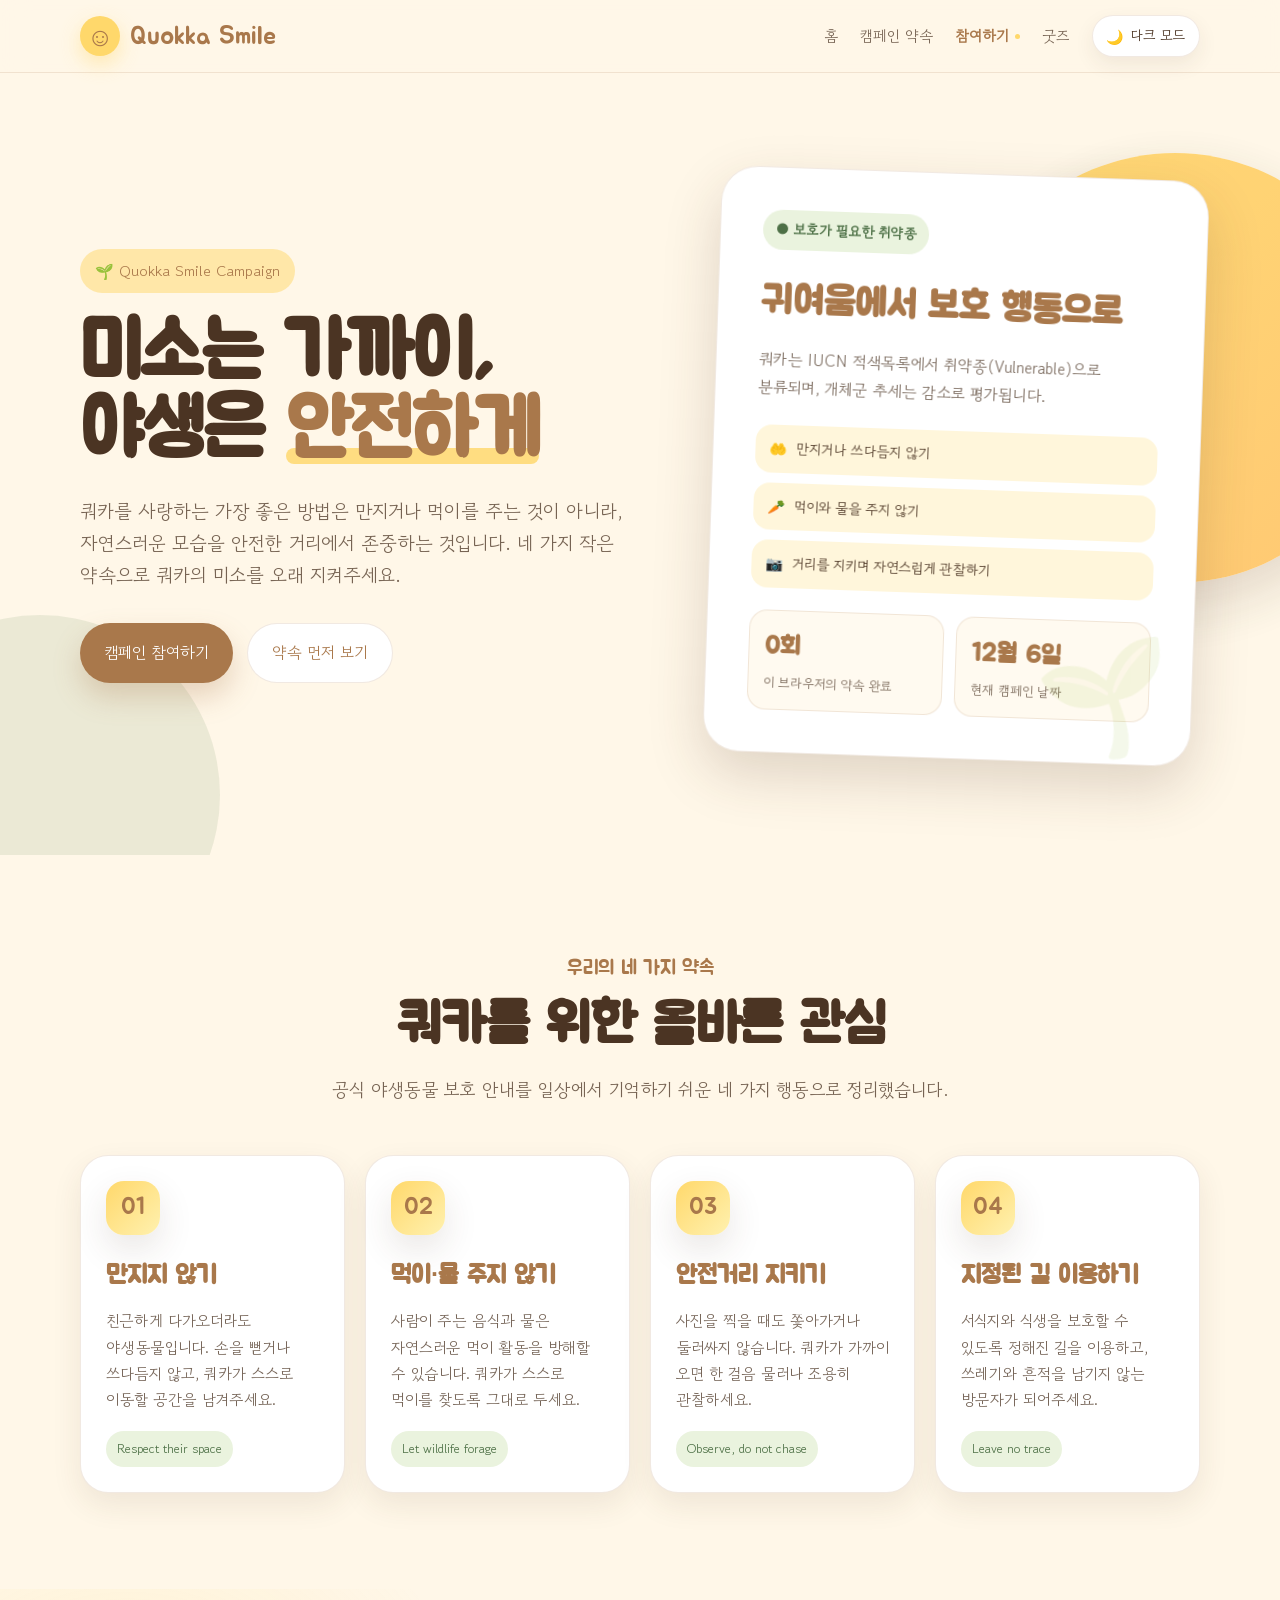
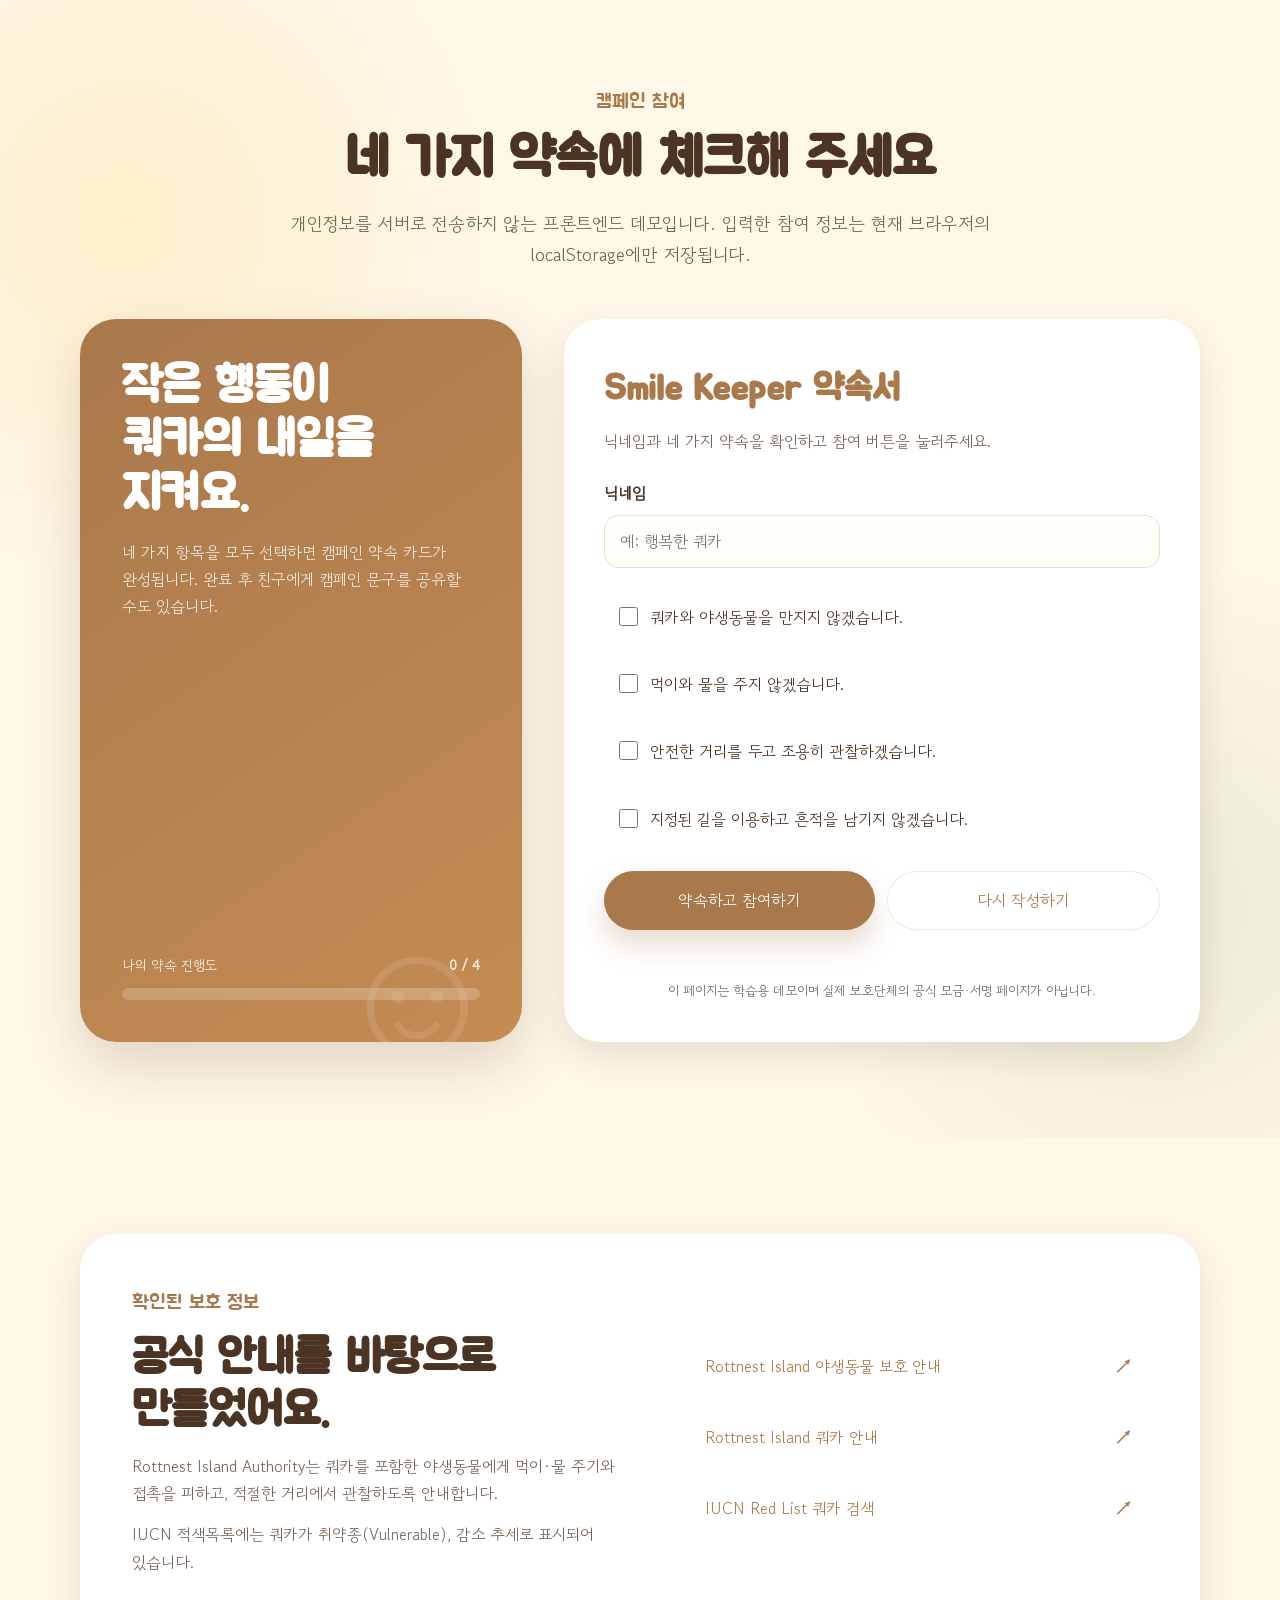
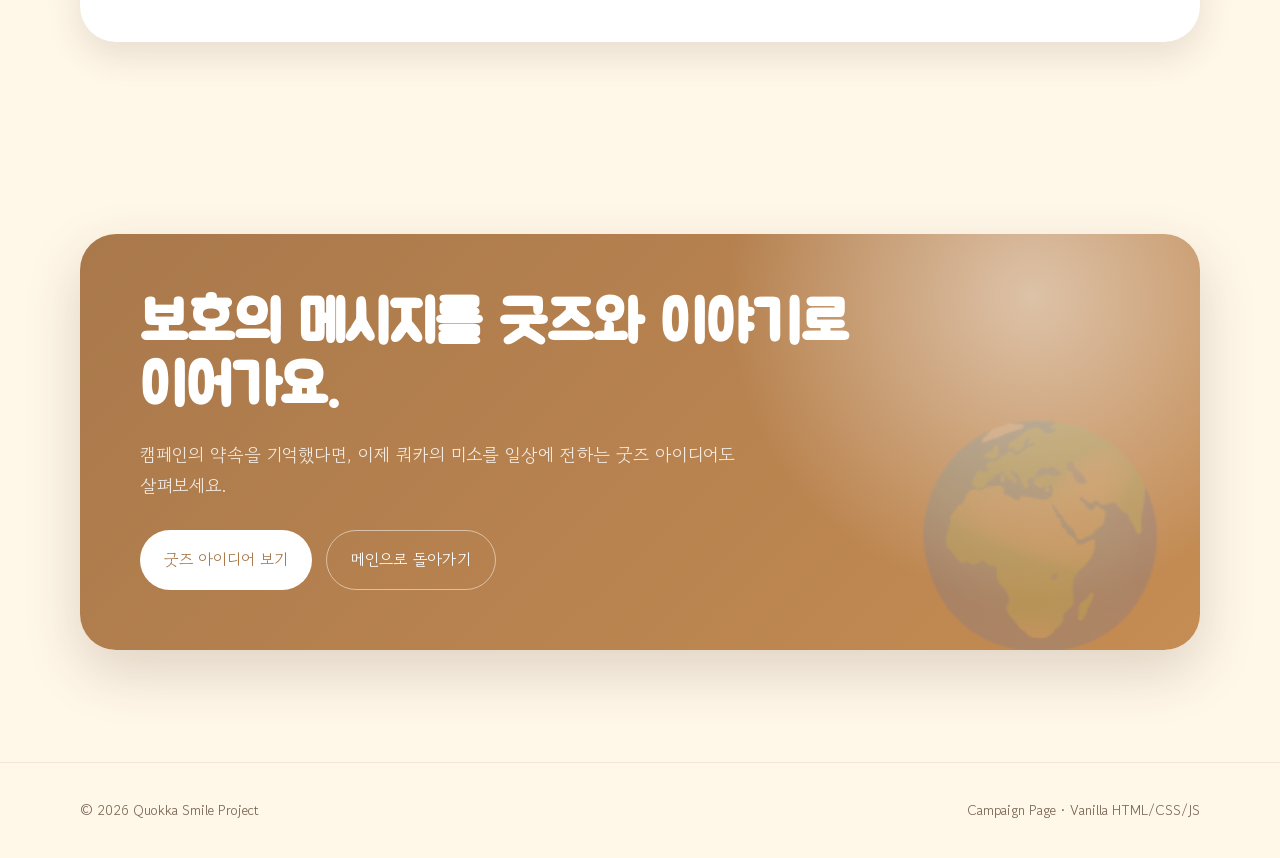
==== commit 7d1acf6b: "add function -dark mode -dynamic" ====
--- a/campaign.html
+++ b/campaign.html
@@ -14,6 +14,21 @@
   <link rel="preconnect" href="https://fonts.googleapis.com">
   <link rel="preconnect" href="https://fonts.gstatic.com" crossorigin>
   <link href="https://fonts.googleapis.com/css2?family=Gowun+Dodum&family=Jua&display=swap" rel="stylesheet">
+
+
+  <script>
+    (() => {
+      try {
+        const savedTheme = localStorage.getItem("quokkaSmileTheme");
+        const systemTheme = window.matchMedia("(prefers-color-scheme: dark)").matches ? "dark" : "light";
+        const theme = savedTheme || systemTheme;
+        document.documentElement.dataset.theme = theme;
+        document.documentElement.style.colorScheme = theme;
+      } catch (error) {
+        document.documentElement.dataset.theme = "light";
+      }
+    })();
+  </script>
 
   <style>
     :root {
@@ -1021,6 +1036,302 @@
         transition: none !important;
       }
     }
+
+
+    /* Theme + dynamic interaction */
+    :root {
+      --theme-bg: var(--cream);
+      --theme-surface: var(--white);
+      --theme-surface-soft: #fffaf0;
+      --theme-text: var(--brown-dark);
+      --theme-muted: rgba(75, 52, 35, 0.76);
+      --theme-border: rgba(169, 120, 75, 0.16);
+      --theme-header: rgba(255, 247, 232, 0.9);
+      --theme-input: #ffffff;
+      --theme-focus: rgba(255, 216, 107, 0.38);
+    }
+
+    html[data-theme="dark"] {
+      --yellow: #F3C862;
+      --yellow-light: #6A5426;
+      --brown: #F0B96C;
+      --brown-dark: #FFF3DF;
+      --cream: #17120F;
+      --white: #28201B;
+      --green: #9CC58F;
+      --green-light: #263725;
+      --red-soft: #3D2821;
+      --theme-bg: #17120F;
+      --theme-surface: #28201B;
+      --theme-surface-soft: #332820;
+      --theme-text: #FFF3DF;
+      --theme-muted: rgba(255, 243, 223, 0.72);
+      --theme-border: rgba(255, 216, 107, 0.2);
+      --theme-header: rgba(23, 18, 15, 0.9);
+      --theme-input: #211A16;
+      --theme-focus: rgba(243, 200, 98, 0.22);
+      --shadow-soft: 0 14px 35px rgba(0, 0, 0, 0.28);
+      --shadow-strong: 0 22px 55px rgba(0, 0, 0, 0.4);
+    }
+
+    body {
+      background: var(--theme-bg);
+      color: var(--theme-text);
+      transition: background-color 0.28s ease, color 0.28s ease;
+    }
+
+    .header {
+      background: var(--theme-header);
+      border-bottom-color: var(--theme-border);
+    }
+
+    .theme-toggle {
+      min-height: 42px;
+      display: inline-flex;
+      align-items: center;
+      justify-content: center;
+      gap: 7px;
+      padding: 8px 13px;
+      border: 1px solid var(--theme-border);
+      border-radius: 999px;
+      background: var(--theme-surface);
+      color: var(--theme-text);
+      font-family: inherit;
+      font-size: 14px;
+      cursor: pointer;
+      box-shadow: 0 8px 20px rgba(75, 52, 35, 0.08);
+      transition: transform 0.2s ease, background-color 0.25s ease, color 0.25s ease;
+    }
+
+    .theme-toggle:hover {
+      transform: translateY(-2px);
+    }
+
+    .theme-toggle:focus-visible,
+    a:focus-visible,
+    button:focus-visible,
+    input:focus-visible {
+      outline: 3px solid var(--theme-focus);
+      outline-offset: 3px;
+    }
+
+    .theme-icon {
+      line-height: 1;
+    }
+
+    .nav-links a.active-section {
+      color: var(--brown);
+      font-weight: 700;
+    }
+
+    .nav-links a.active-section::after {
+      content: "";
+      width: 5px;
+      height: 5px;
+      margin-left: 6px;
+      border-radius: 50%;
+      background: var(--yellow);
+    }
+
+    .hero-desc,
+    .section-head p,
+    .intro-text p,
+    .card p,
+    .quokka-card p,
+    .hero-card p,
+    .goods-card p,
+    .idea-text p,
+    .promise-card p,
+    .form-desc,
+    .form-note,
+    .result-card p,
+    .source-box p,
+    .footer,
+    .nav-links {
+      color: var(--theme-muted);
+    }
+
+    .quokka-card,
+    .intro-box,
+    .card,
+    .hero-card,
+    .goods-card,
+    .idea-box,
+    .promise-card,
+    .pledge-form,
+    .result-card,
+    .source-box,
+    .source-link,
+    .check-item,
+    .menu-btn {
+      background-color: var(--theme-surface);
+      border-color: var(--theme-border);
+    }
+
+    .btn-soft {
+      background: var(--theme-surface);
+      color: var(--brown);
+      border-color: var(--theme-border);
+    }
+
+    .btn-soft:hover {
+      background: var(--theme-surface-soft);
+    }
+
+    html[data-theme="dark"] .quokka-card,
+    html[data-theme="dark"] .hero-card,
+    html[data-theme="dark"] .goods-card {
+      background: rgba(40, 32, 27, 0.9);
+      border-color: var(--theme-border);
+    }
+
+    html[data-theme="dark"] .intro-box,
+    html[data-theme="dark"] .idea-box,
+    html[data-theme="dark"] .source-box {
+      background: var(--theme-surface);
+    }
+
+    html[data-theme="dark"] .nav-links a:hover,
+    html[data-theme="dark"] .logo,
+    html[data-theme="dark"] .section-label,
+    html[data-theme="dark"] .hero-title span,
+    html[data-theme="dark"] .card h3,
+    html[data-theme="dark"] .goods-card h3,
+    html[data-theme="dark"] .promise-card h3,
+    html[data-theme="dark"] .idea-text h2,
+    html[data-theme="dark"] .hero-card h2 {
+      color: var(--brown);
+    }
+
+    html[data-theme="dark"] .btn-light {
+      background: #FFF3DF;
+      color: #4B3423;
+    }
+
+    html[data-theme="dark"] .name-field input {
+      background: var(--theme-input);
+      color: var(--theme-text);
+      border-color: var(--theme-border);
+    }
+
+    html[data-theme="dark"] .name-field input::placeholder {
+      color: rgba(255, 243, 223, 0.42);
+    }
+
+    html[data-theme="dark"] .nav-links {
+      background-color: transparent;
+    }
+
+    [data-reveal] {
+      opacity: 0;
+      transform: translateY(22px);
+      transition: opacity 0.58s ease, transform 0.58s ease;
+    }
+
+    [data-reveal].revealed {
+      opacity: 1;
+      transform: translateY(0);
+    }
+
+    @media (max-width: 700px) {
+      .theme-toggle {
+        width: 100%;
+        min-height: 48px;
+        margin-top: 2px;
+        background: var(--theme-surface-soft);
+      }
+
+      html[data-theme="dark"] .nav-links {
+        background: rgba(40, 32, 27, 0.98);
+        border: 1px solid var(--theme-border);
+      }
+
+      html[data-theme="dark"] .nav-links a {
+        background: rgba(243, 200, 98, 0.1);
+      }
+    }
+
+    @media (prefers-reduced-motion: reduce) {
+      [data-reveal] {
+        opacity: 1;
+        transform: none;
+      }
+    }
+
+
+
+    .live-stats {
+      display: grid;
+      grid-template-columns: repeat(2, 1fr);
+      gap: 12px;
+      margin-top: 22px;
+    }
+
+    .live-stat {
+      padding: 15px;
+      border: 1px solid var(--theme-border);
+      border-radius: 18px;
+      background: var(--theme-surface-soft);
+    }
+
+    .live-stat strong,
+    .live-stat span {
+      display: block;
+    }
+
+    .live-stat strong {
+      margin-bottom: 3px;
+      font-family: "Jua", sans-serif;
+      font-size: 25px;
+      color: var(--brown);
+    }
+
+    .live-stat span {
+      color: var(--theme-muted);
+      font-size: 13px;
+    }
+
+    .check-item.is-checked {
+      border-color: rgba(111, 149, 101, 0.58);
+      background: var(--green-light);
+      transform: translateX(4px);
+    }
+
+    .draft-status {
+      min-height: 24px;
+      margin-top: 10px;
+      color: var(--theme-muted);
+      font-size: 13px;
+    }
+
+    .celebration-layer {
+      position: fixed;
+      inset: 0;
+      z-index: 500;
+      pointer-events: none;
+      overflow: hidden;
+    }
+
+    .celebration-piece {
+      position: absolute;
+      top: -40px;
+      font-size: 24px;
+      animation: celebrationFall 1.8s ease-in forwards;
+    }
+
+    @keyframes celebrationFall {
+      to {
+        transform: translate3d(var(--drift), 110vh, 0) rotate(540deg);
+        opacity: 0;
+      }
+    }
+
+    @media (max-width: 430px) {
+      .live-stats {
+        grid-template-columns: 1fr;
+      }
+    }
+
   </style>
 </head>
 
@@ -1043,6 +1354,10 @@
         <a href="#promise">캠페인 약속</a>
         <a href="#join">참여하기</a>
         <a href="./goods.html">굿즈</a>
+        <button class="theme-toggle" id="themeToggle" type="button" aria-label="다크 모드로 변경" aria-pressed="false">
+          <span class="theme-icon" aria-hidden="true">🌙</span>
+          <span class="theme-text">다크 모드</span>
+        </button>
       </div>
     </nav>
   </header>
@@ -1091,6 +1406,16 @@
             <div class="hero-fact">
               <span>📷</span>
               <span>거리를 지키며 자연스럽게 관찰하기</span>
+            </div>
+          </div>
+          <div class="live-stats" aria-live="polite">
+            <div class="live-stat">
+              <strong id="keeperCount">0회</strong>
+              <span>이 브라우저의 약속 완료</span>
+            </div>
+            <div class="live-stat">
+              <strong id="todayLabel">오늘</strong>
+              <span>현재 캠페인 날짜</span>
             </div>
           </div>
         </aside>
@@ -1237,6 +1562,8 @@
               <button class="btn btn-soft" id="resetBtn" type="button">다시 작성하기</button>
             </div>
 
+            <p class="draft-status" id="draftStatus" aria-live="polite"></p>
+
             <p class="form-note">
               이 페이지는 학습용 데모이며 실제 보호단체의 공식 모금·서명 페이지가 아닙니다.
             </p>
@@ -1517,5 +1844,221 @@
 
     loadSavedPledge();
   </script>
+
+  <script>
+    (() => {
+      const root = document.documentElement;
+      const themeToggle = document.querySelector("#themeToggle");
+      const THEME_KEY = "quokkaSmileTheme";
+
+      function setTheme(theme, persist = true) {
+        root.dataset.theme = theme;
+        root.style.colorScheme = theme;
+
+        if (persist) {
+          try {
+            localStorage.setItem(THEME_KEY, theme);
+          } catch (error) {
+            // 저장을 막은 브라우저에서도 화면 전환은 유지합니다.
+          }
+        }
+
+        if (themeToggle) {
+          const isDark = theme === "dark";
+          themeToggle.setAttribute("aria-pressed", String(isDark));
+          themeToggle.setAttribute("aria-label", isDark ? "라이트 모드로 변경" : "다크 모드로 변경");
+          themeToggle.querySelector(".theme-icon").textContent = isDark ? "☀️" : "🌙";
+          themeToggle.querySelector(".theme-text").textContent = isDark ? "라이트 모드" : "다크 모드";
+        }
+      }
+
+      setTheme(root.dataset.theme || "light", false);
+
+      themeToggle?.addEventListener("click", () => {
+        setTheme(root.dataset.theme === "dark" ? "light" : "dark");
+      });
+
+      const systemTheme = window.matchMedia("(prefers-color-scheme: dark)");
+      systemTheme.addEventListener?.("change", (event) => {
+        try {
+          if (!localStorage.getItem(THEME_KEY)) {
+            setTheme(event.matches ? "dark" : "light", false);
+          }
+        } catch (error) {
+          setTheme(event.matches ? "dark" : "light", false);
+        }
+      });
+
+      const revealTargets = document.querySelectorAll(
+        "main section, .card, .goods-card, .promise-card, .intro-box, .idea-box, .source-box"
+      );
+
+      revealTargets.forEach((target, index) => {
+        target.dataset.reveal = "";
+        target.style.transitionDelay = `${Math.min(index % 5, 4) * 55}ms`;
+      });
+
+      if ("IntersectionObserver" in window) {
+        const revealObserver = new IntersectionObserver((entries, observer) => {
+          entries.forEach((entry) => {
+            if (entry.isIntersecting) {
+              entry.target.classList.add("revealed");
+              observer.unobserve(entry.target);
+            }
+          });
+        }, { threshold: 0.12 });
+
+        revealTargets.forEach((target) => revealObserver.observe(target));
+      } else {
+        revealTargets.forEach((target) => target.classList.add("revealed"));
+      }
+
+      const sectionLinks = [...document.querySelectorAll('.nav-links a[href^="#"]')];
+      const sections = sectionLinks
+        .map((link) => document.querySelector(link.getAttribute("href")))
+        .filter(Boolean);
+
+      if (sections.length && "IntersectionObserver" in window) {
+        const sectionObserver = new IntersectionObserver((entries) => {
+          const visible = entries
+            .filter((entry) => entry.isIntersecting)
+            .sort((a, b) => b.intersectionRatio - a.intersectionRatio)[0];
+
+          if (!visible) return;
+
+          sectionLinks.forEach((link) => {
+            link.classList.toggle("active-section", link.getAttribute("href") === `#${visible.target.id}`);
+          });
+        }, { rootMargin: "-25% 0px -60%", threshold: [0.05, 0.25, 0.5] });
+
+        sections.forEach((section) => sectionObserver.observe(section));
+      }
+    })();
+  </script>
+
+  <script>
+    (() => {
+      const pledgeForm = document.querySelector("#pledgeForm");
+      const nicknameInput = document.querySelector("#nickname");
+      const checkboxes = [...document.querySelectorAll('input[name="promise"]')];
+      const resultCard = document.querySelector("#resultCard");
+      const keeperCount = document.querySelector("#keeperCount");
+      const todayLabel = document.querySelector("#todayLabel");
+      const draftStatus = document.querySelector("#draftStatus");
+      const PLEDGE_KEY = "quokkaSmileCampaignPledge";
+      const COUNT_KEY = "quokkaSmileCampaignCompletionCount";
+      const COUNTED_AT_KEY = "quokkaSmileCampaignCountedAt";
+      let draftTimer;
+
+      function readCount() {
+        const count = Number(localStorage.getItem(COUNT_KEY) || 0);
+        keeperCount.textContent = `${count}회`;
+        return count;
+      }
+
+      function updateCheckedStyles() {
+        checkboxes.forEach((checkbox) => {
+          checkbox.closest(".check-item")?.classList.toggle("is-checked", checkbox.checked);
+        });
+      }
+
+      function saveDraft() {
+        window.clearTimeout(draftTimer);
+        draftTimer = window.setTimeout(() => {
+          const nickname = nicknameInput.value.trim();
+          const promises = checkboxes.filter((item) => item.checked).map((item) => item.value);
+          const existing = JSON.parse(localStorage.getItem(PLEDGE_KEY) || "{}");
+
+          localStorage.setItem(PLEDGE_KEY, JSON.stringify({
+            nickname,
+            promises,
+            completed: false,
+            savedAt: existing.savedAt || null,
+            draftSavedAt: new Date().toISOString()
+          }));
+
+          draftStatus.textContent = "작성 중인 내용이 이 브라우저에 자동 저장됐어요.";
+        }, 300);
+      }
+
+      function celebrate() {
+        if (window.matchMedia("(prefers-reduced-motion: reduce)").matches) return;
+        const layer = document.createElement("div");
+        layer.className = "celebration-layer";
+        const icons = ["🌱", "✨", "☺", "🍃"];
+
+        for (let index = 0; index < 24; index += 1) {
+          const piece = document.createElement("span");
+          piece.className = "celebration-piece";
+          piece.textContent = icons[index % icons.length];
+          piece.style.left = `${Math.random() * 100}%`;
+          piece.style.animationDelay = `${Math.random() * 0.45}s`;
+          piece.style.setProperty("--drift", `${(Math.random() - 0.5) * 180}px`);
+          layer.appendChild(piece);
+        }
+
+        document.body.appendChild(layer);
+        window.setTimeout(() => layer.remove(), 2500);
+      }
+
+      function syncCompletedPledge() {
+        const raw = localStorage.getItem(PLEDGE_KEY);
+        if (!raw) return;
+
+        try {
+          const pledge = JSON.parse(raw);
+          if (!pledge.completed || !pledge.savedAt) return;
+
+          const lastCountedAt = localStorage.getItem(COUNTED_AT_KEY);
+          if (lastCountedAt !== pledge.savedAt) {
+            const nextCount = readCount() + 1;
+            localStorage.setItem(COUNT_KEY, String(nextCount));
+            localStorage.setItem(COUNTED_AT_KEY, pledge.savedAt);
+            keeperCount.textContent = `${nextCount}회`;
+            celebrate();
+          }
+        } catch (error) {
+          // 기존 참여 기능에서 잘못된 저장값을 정리합니다.
+        }
+      }
+
+      todayLabel.textContent = new Intl.DateTimeFormat("ko-KR", {
+        month: "short",
+        day: "numeric"
+      }).format(new Date());
+
+      readCount();
+      updateCheckedStyles();
+
+      checkboxes.forEach((checkbox) => {
+        checkbox.addEventListener("change", () => {
+          updateCheckedStyles();
+          saveDraft();
+        });
+      });
+
+      nicknameInput.addEventListener("input", saveDraft);
+
+      pledgeForm.addEventListener("submit", () => {
+        window.clearTimeout(draftTimer);
+        window.setTimeout(() => {
+          syncCompletedPledge();
+          draftStatus.textContent = "네 가지 약속이 완료 상태로 저장됐어요.";
+        }, 0);
+      });
+
+      document.querySelector("#resetBtn")?.addEventListener("click", () => {
+        updateCheckedStyles();
+        draftStatus.textContent = "새 약속서를 작성해 주세요.";
+      });
+
+      const resultObserver = new MutationObserver(() => {
+        if (resultCard.classList.contains("show")) syncCompletedPledge();
+      });
+      resultObserver.observe(resultCard, { attributes: true, attributeFilter: ["class"] });
+
+      syncCompletedPledge();
+    })();
+  </script>
 </body>
 </html>
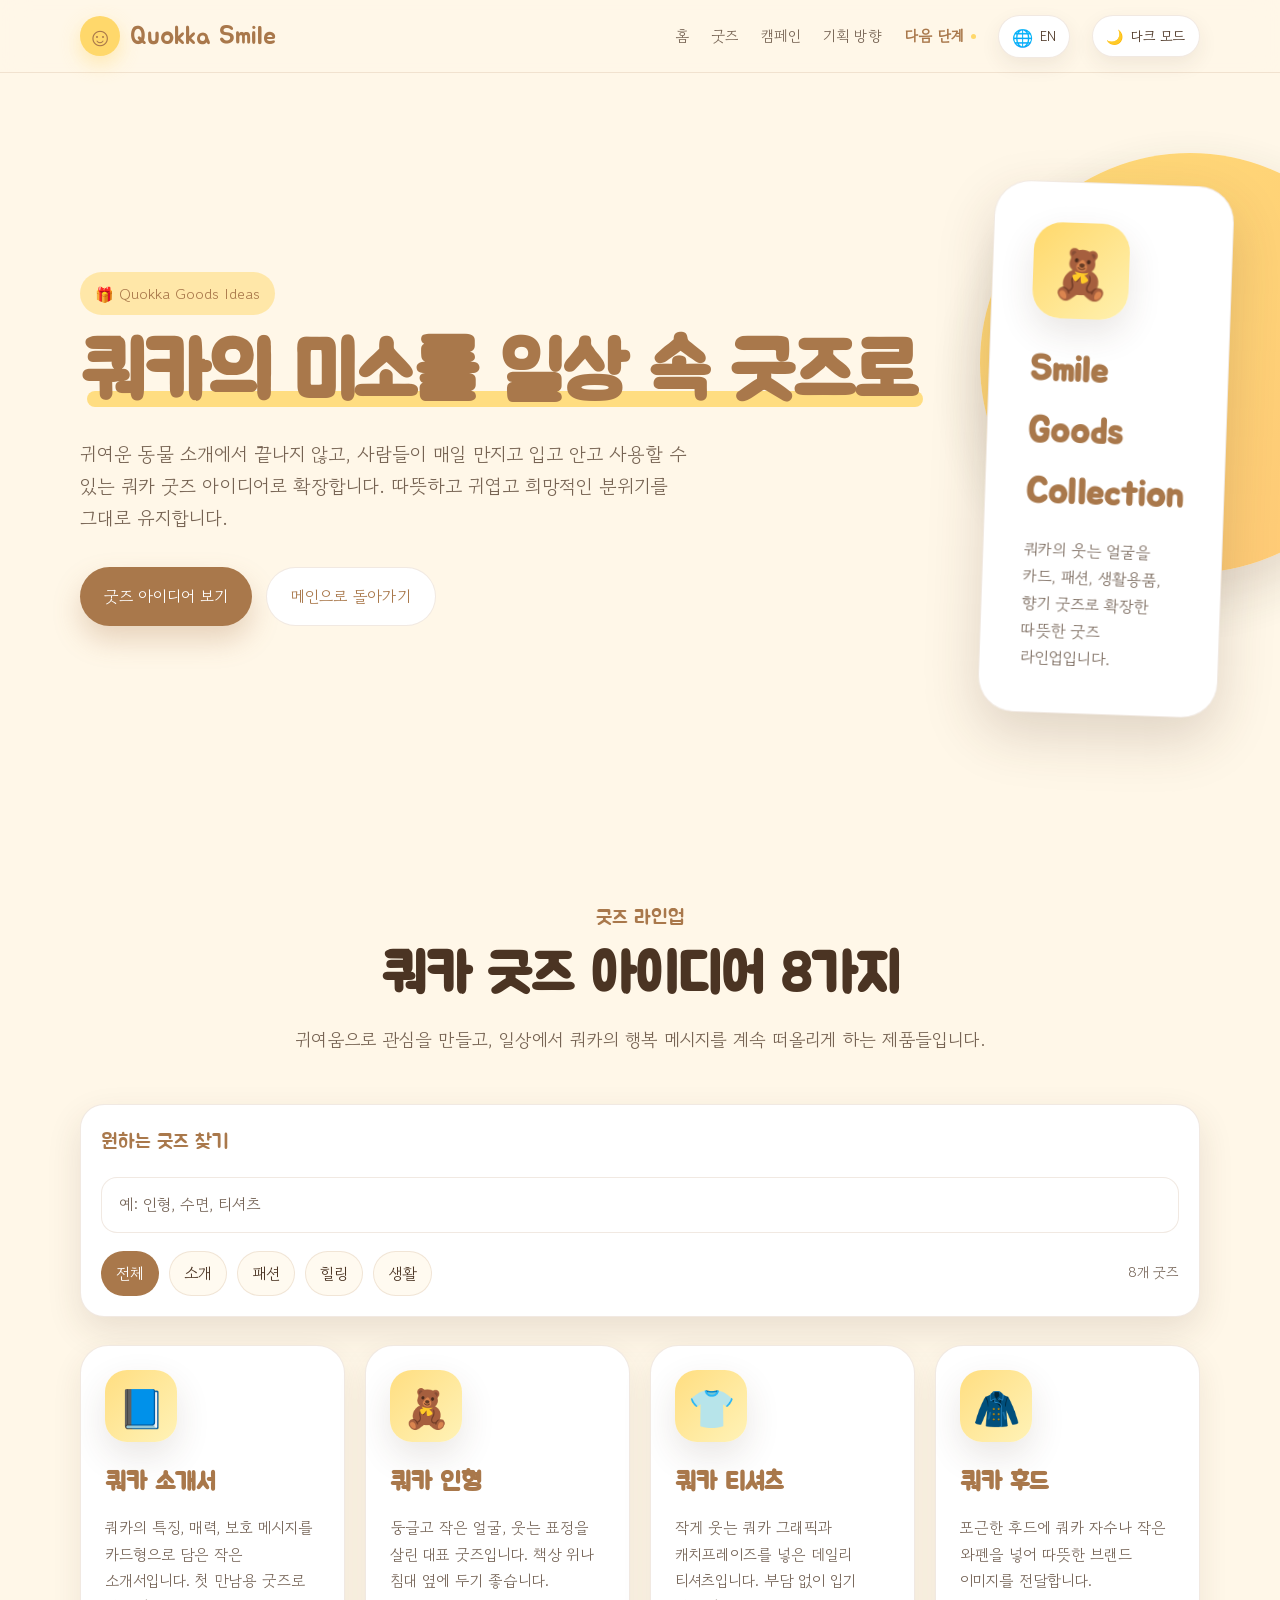
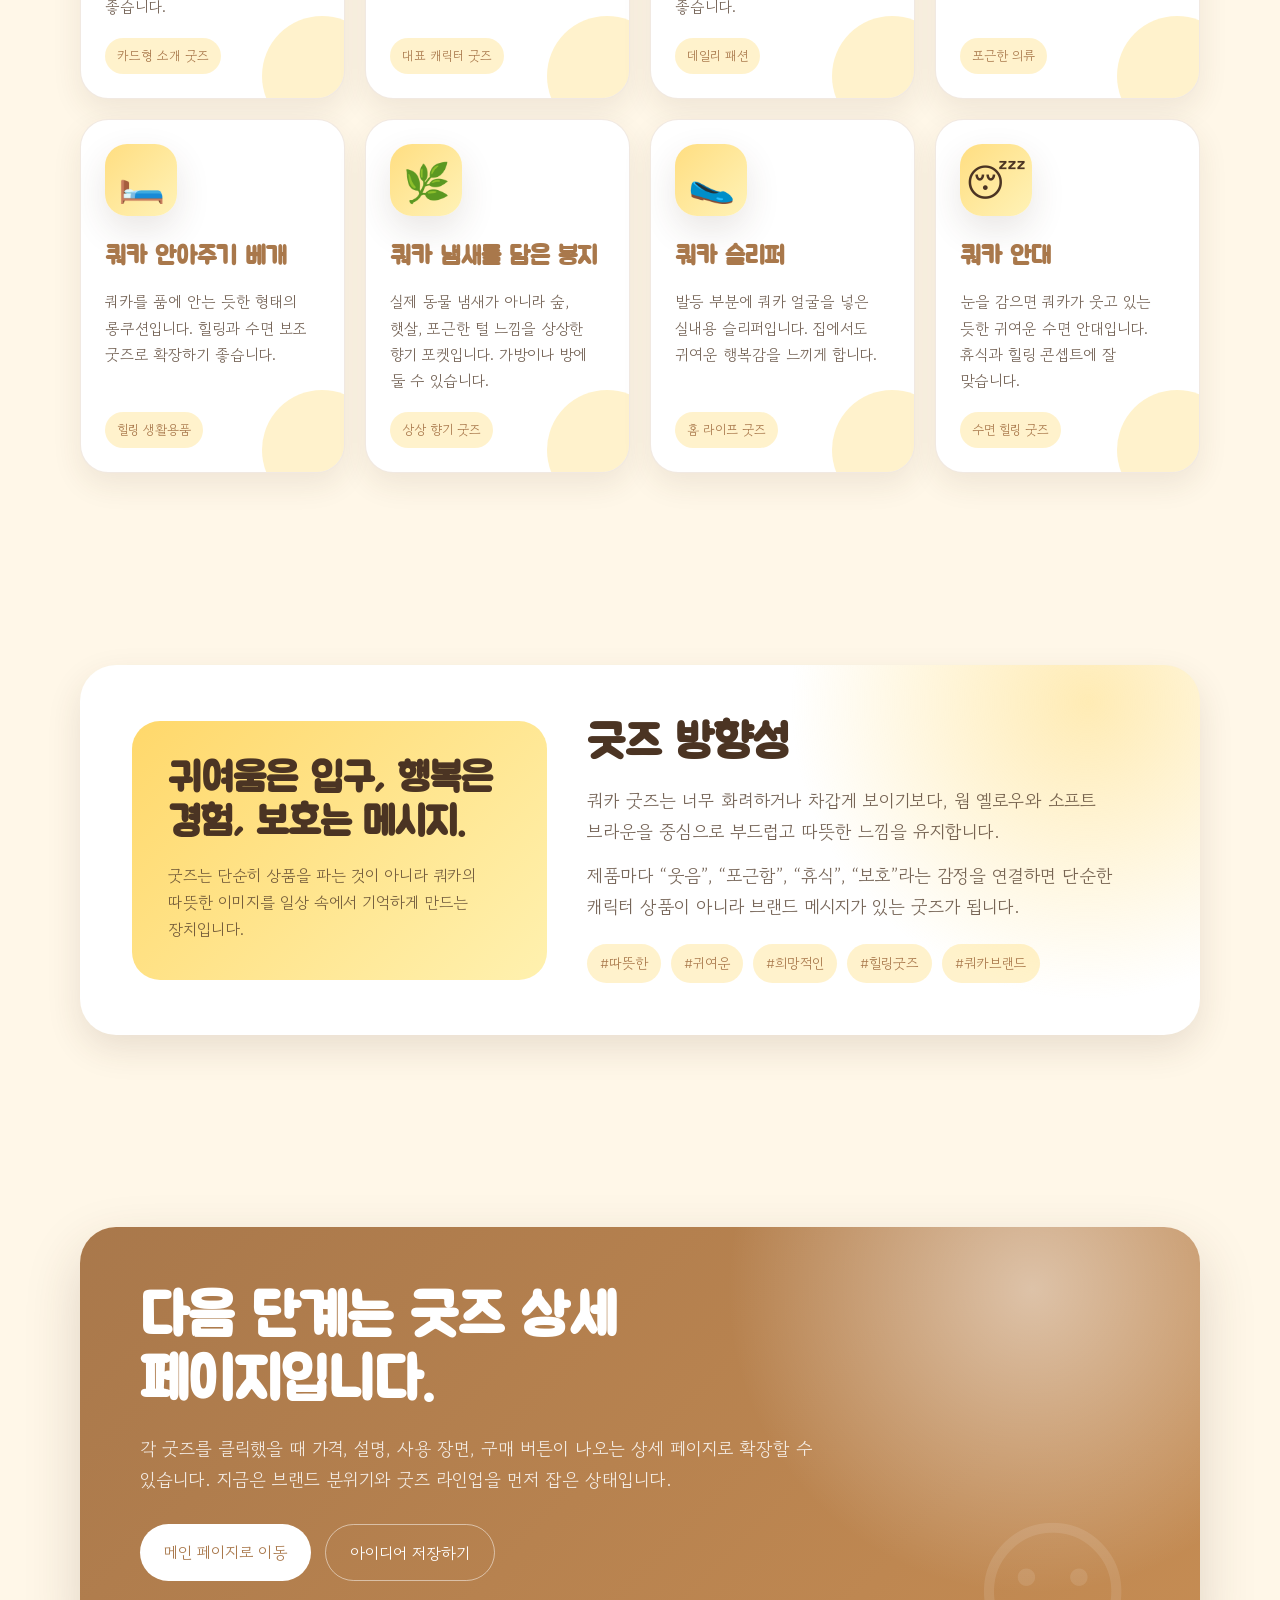
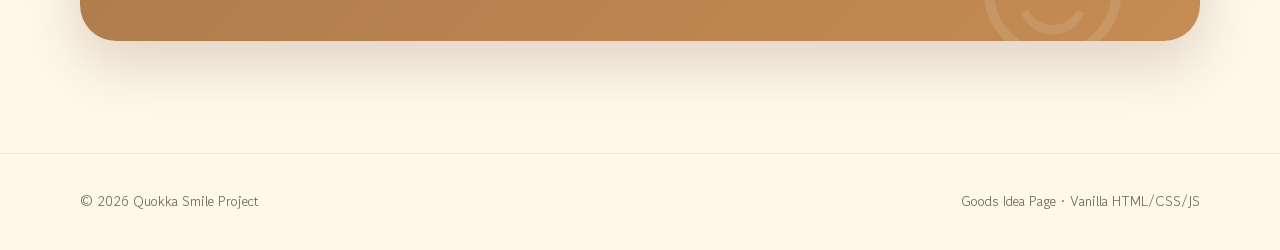
==== commit bbba0e7d: "edit error" ====
--- a/campaign.html
+++ b/campaign.html
@@ -1,22 +1,15 @@
 <!DOCTYPE html>
+
 <html lang="ko">
 <head>
-  <meta charset="UTF-8" />
-  <meta name="viewport" content="width=device-width, initial-scale=1.0" />
-
-  <title>Quokka Smile Campaign</title>
-  <meta
-    name="description"
-    content="쿼카를 귀여움으로만 소비하지 않고, 안전한 거리에서 존중하며 보호하는 Quokka Smile Campaign"
-  />
-
-  <!-- Vanilla HTML/CSS/JS only -->
-  <link rel="preconnect" href="https://fonts.googleapis.com">
-  <link rel="preconnect" href="https://fonts.gstatic.com" crossorigin>
-  <link href="https://fonts.googleapis.com/css2?family=Gowun+Dodum&family=Jua&display=swap" rel="stylesheet">
-
-
-  <script>
+<meta charset="utf-8"/>
+<meta content="width=device-width, initial-scale=1.0" name="viewport"/>
+<title>Quokka Goods Ideas</title><link href="./imgs/quokka-favicon.png" rel="icon" type="image/png"/>
+<!-- Vanilla HTML/CSS/JS only -->
+<link href="https://fonts.googleapis.com" rel="preconnect"/>
+<link crossorigin="" href="https://fonts.gstatic.com" rel="preconnect"/>
+<link href="https://fonts.googleapis.com/css2?family=Gowun+Dodum&amp;family=Jua&amp;display=swap" rel="stylesheet"/>
+<script>
     (() => {
       try {
         const savedTheme = localStorage.getItem("quokkaSmileTheme");
@@ -28,9 +21,10 @@
         document.documentElement.dataset.theme = "light";
       }
     })();
-  </script>
-
-  <style>
+  
+try { document.documentElement.lang = localStorage.getItem("quokkaSmileLanguage") || "ko"; } catch (e) { document.documentElement.lang = "ko"; }
+</script>
+<style>
     :root {
       --yellow: #FFD86B;
       --yellow-light: #FFF1AF;
@@ -38,9 +32,6 @@
       --brown-dark: #4B3423;
       --cream: #FFF7E8;
       --white: #FFFFFF;
-      --green: #6F9565;
-      --green-light: #EAF3DE;
-      --red-soft: #FFF0E9;
 
       --shadow-soft: 0 14px 35px rgba(75, 52, 35, 0.12);
       --shadow-strong: 0 22px 55px rgba(75, 52, 35, 0.18);
@@ -75,13 +66,8 @@
       text-decoration: none;
     }
 
-    button,
-    input {
-      font: inherit;
-    }
-
     button {
-      cursor: pointer;
+      font-family: inherit;
     }
 
     .page {
@@ -105,8 +91,8 @@
       display: flex;
       align-items: center;
       justify-content: space-between;
+      gap: 20px;
       position: relative;
-      gap: 20px;
     }
 
     .logo {
@@ -155,6 +141,7 @@
       border: none;
       border-radius: 14px;
       background: var(--white);
+      cursor: pointer;
       box-shadow: var(--shadow-soft);
       z-index: 120;
     }
@@ -183,45 +170,33 @@
 
     /* Hero */
 
-    .campaign-hero {
+    .goods-hero {
       position: relative;
-      padding: clamp(58px, 9vw, 100px) 0 clamp(64px, 9vw, 96px);
+      padding: clamp(64px, 10vw, 110px) 0 clamp(56px, 8vw, 90px);
       overflow: hidden;
     }
 
-    .campaign-hero::before,
-    .campaign-hero::after {
+    .goods-hero::before {
       content: "";
       position: absolute;
-      z-index: -1;
+      top: 80px;
+      right: -120px;
+      width: min(420px, 82vw);
+      aspect-ratio: 1 / 1;
       border-radius: 50%;
-    }
-
-    .campaign-hero::before {
-      top: 80px;
-      right: -110px;
-      width: min(430px, 84vw);
-      aspect-ratio: 1;
       background:
-        radial-gradient(circle at 35% 30%, #fff7cd 0 18%, transparent 19%),
+        radial-gradient(circle at 35% 30%, #fff6c7 0 18%, transparent 19%),
         linear-gradient(135deg, var(--yellow), #ffc46a);
       box-shadow: var(--shadow-strong);
-      opacity: 0.92;
-    }
-
-    .campaign-hero::after {
-      left: -140px;
-      bottom: -120px;
-      width: 360px;
-      height: 360px;
-      background: rgba(111, 149, 101, 0.14);
+      opacity: 0.9;
+      z-index: -1;
     }
 
     .hero-grid {
       display: grid;
-      grid-template-columns: 1fr 0.88fr;
+      grid-template-columns: 1fr 0.85fr;
       align-items: center;
-      gap: clamp(36px, 7vw, 78px);
+      gap: clamp(34px, 6vw, 70px);
     }
 
     .badge {
@@ -240,7 +215,7 @@
       margin-bottom: 24px;
       font-family: "Jua", sans-serif;
       font-size: clamp(42px, 7vw, 78px);
-      line-height: 1;
+      line-height: 0.98;
       letter-spacing: -1px;
       word-break: keep-all;
     }
@@ -256,11 +231,11 @@
       position: absolute;
       left: 0;
       bottom: 7px;
-      z-index: -1;
       width: 100%;
       height: 16px;
       border-radius: 999px;
       background: rgba(255, 216, 107, 0.82);
+      z-index: -1;
     }
 
     .hero-desc {
@@ -286,8 +261,9 @@
       border: none;
       border-radius: 999px;
       font-size: 16px;
+      cursor: pointer;
+      transition: 0.25s ease;
       text-align: center;
-      transition: 0.25s ease;
     }
 
     .btn-primary {
@@ -314,75 +290,41 @@
 
     .hero-card {
       position: relative;
-      padding: clamp(28px, 5vw, 42px);
+      padding: clamp(28px, 5vw, 40px);
       border-radius: var(--radius-xl);
-      background: rgba(255, 255, 255, 0.84);
-      border: 1px solid rgba(255, 255, 255, 0.92);
+      background: rgba(255, 255, 255, 0.78);
+      border: 1px solid rgba(255, 255, 255, 0.9);
       box-shadow: var(--shadow-strong);
       backdrop-filter: blur(16px);
       transform: rotate(2deg);
-      overflow: hidden;
-    }
-
-    .hero-card::after {
-      content: "🌱";
-      position: absolute;
-      right: 18px;
-      bottom: -20px;
-      font-size: 110px;
-      opacity: 0.1;
-      transform: rotate(-8deg);
-    }
-
-    .status-chip {
-      display: inline-flex;
-      align-items: center;
-      gap: 8px;
-      margin-bottom: 20px;
-      padding: 8px 13px;
-      border-radius: 999px;
-      background: var(--green-light);
-      color: #4d7046;
-      font-size: 14px;
-      font-weight: 700;
+    }
+
+    .hero-card-icon {
+      width: 96px;
+      height: 96px;
+      display: grid;
+      place-items: center;
+      margin-bottom: 22px;
+      border-radius: 28px;
+      background: linear-gradient(135deg, var(--yellow), var(--yellow-light));
+      font-size: 48px;
+      box-shadow: var(--shadow-soft);
     }
 
     .hero-card h2 {
-      position: relative;
-      z-index: 1;
       margin-bottom: 12px;
       font-family: "Jua", sans-serif;
-      font-size: clamp(29px, 4vw, 38px);
+      font-size: clamp(28px, 4vw, 36px);
       color: var(--brown);
       word-break: keep-all;
     }
 
     .hero-card p {
-      position: relative;
-      z-index: 1;
       color: rgba(75, 52, 35, 0.76);
       word-break: keep-all;
     }
 
-    .hero-facts {
-      position: relative;
-      z-index: 1;
-      display: grid;
-      gap: 10px;
-      margin-top: 24px;
-    }
-
-    .hero-fact {
-      display: flex;
-      align-items: flex-start;
-      gap: 10px;
-      padding: 12px 14px;
-      border-radius: 16px;
-      background: rgba(255, 216, 107, 0.24);
-      font-size: 14px;
-    }
-
-    /* Common */
+    /* Goods Section */
 
     section {
       padding: clamp(72px, 10vw, 96px) 0;
@@ -416,44 +358,59 @@
       word-break: keep-all;
     }
 
-    /* Promise cards */
-
-    .promise-grid {
+    .goods-grid {
       display: grid;
       grid-template-columns: repeat(4, 1fr);
       gap: 20px;
     }
 
-    .promise-card {
-      min-height: 300px;
-      padding: 25px;
+    .goods-card {
+      position: relative;
+      min-height: 310px;
+      display: flex;
+      flex-direction: column;
+      padding: 24px;
       border-radius: var(--radius-lg);
-      background: rgba(255, 255, 255, 0.9);
-      border: 1px solid rgba(169, 120, 75, 0.1);
+      background: rgba(255, 255, 255, 0.86);
+      border: 1px solid rgba(169, 120, 75, 0.12);
       box-shadow: 0 12px 30px rgba(75, 52, 35, 0.09);
+      overflow: hidden;
       transition: 0.25s ease;
     }
 
-    .promise-card:hover {
+    .goods-card:hover {
       transform: translateY(-8px);
-      box-shadow: 0 20px 42px rgba(75, 52, 35, 0.14);
-    }
-
-    .promise-number {
-      width: 54px;
-      height: 54px;
+      box-shadow: 0 20px 42px rgba(75, 52, 35, 0.15);
+    }
+
+    .goods-card::after {
+      content: "";
+      position: absolute;
+      right: -38px;
+      bottom: -38px;
+      width: 120px;
+      height: 120px;
+      border-radius: 50%;
+      background: rgba(255, 216, 107, 0.34);
+    }
+
+    .goods-icon {
+      position: relative;
+      z-index: 1;
+      width: 72px;
+      height: 72px;
       display: grid;
       place-items: center;
       margin-bottom: 20px;
-      border-radius: 18px;
-      background: linear-gradient(135deg, var(--yellow), var(--yellow-light));
-      font-family: "Jua", sans-serif;
-      font-size: 24px;
-      color: var(--brown);
+      border-radius: 22px;
+      background: linear-gradient(135deg, rgba(255, 216, 107, 0.85), rgba(255, 241, 175, 0.9));
+      font-size: 38px;
       box-shadow: var(--shadow-soft);
     }
 
-    .promise-card h3 {
+    .goods-card h3 {
+      position: relative;
+      z-index: 1;
       margin-bottom: 10px;
       font-family: "Jua", sans-serif;
       font-size: 25px;
@@ -461,266 +418,63 @@
       word-break: keep-all;
     }
 
-    .promise-card p {
-      font-size: 15.5px;
-      color: rgba(75, 52, 35, 0.74);
-      word-break: keep-all;
-    }
-
-    .promise-tag {
-      display: inline-block;
-      margin-top: 18px;
-      padding: 7px 11px;
-      border-radius: 999px;
-      background: var(--green-light);
-      color: #4d7046;
-      font-size: 13px;
-    }
-
-    /* Participation */
-
-    .join-section {
-      background:
-        radial-gradient(circle at 10% 20%, rgba(255, 216, 107, 0.22), transparent 25%),
-        radial-gradient(circle at 90% 80%, rgba(111, 149, 101, 0.14), transparent 24%);
-    }
-
-    .join-box {
-      display: grid;
-      grid-template-columns: 0.82fr 1.18fr;
-      gap: clamp(24px, 5vw, 42px);
-      align-items: stretch;
-    }
-
-    .join-message {
-      display: flex;
-      flex-direction: column;
-      justify-content: space-between;
-      padding: clamp(28px, 5vw, 42px);
-      border-radius: var(--radius-xl);
-      background: linear-gradient(145deg, var(--brown), #C58C53);
-      color: var(--white);
-      box-shadow: var(--shadow-strong);
-      overflow: hidden;
-      position: relative;
-    }
-
-    .join-message::after {
-      content: "☺";
-      position: absolute;
-      right: 18px;
-      bottom: -48px;
-      font-family: "Jua", sans-serif;
-      font-size: 170px;
-      color: rgba(255, 255, 255, 0.1);
-      line-height: 1;
-    }
-
-    .join-message h2 {
+    .goods-card p {
       position: relative;
       z-index: 1;
-      margin-bottom: 16px;
-      font-family: "Jua", sans-serif;
-      font-size: clamp(32px, 5vw, 48px);
-      line-height: 1.12;
+      margin-bottom: 18px;
+      color: rgba(75, 52, 35, 0.74);
+      font-size: 15.5px;
       word-break: keep-all;
     }
 
-    .join-message p {
+    .goods-tag {
       position: relative;
       z-index: 1;
-      color: rgba(255, 255, 255, 0.84);
-      word-break: keep-all;
-    }
-
-    .progress-wrap {
-      position: relative;
-      z-index: 1;
-      margin-top: 30px;
-    }
-
-    .progress-label {
-      display: flex;
-      justify-content: space-between;
-      gap: 12px;
-      margin-bottom: 10px;
-      font-size: 14px;
-      color: rgba(255, 255, 255, 0.9);
-    }
-
-    .progress-track {
-      height: 12px;
-      overflow: hidden;
+      width: fit-content;
+      margin-top: auto;
+      padding: 7px 12px;
       border-radius: 999px;
-      background: rgba(255, 255, 255, 0.2);
-    }
-
-    .progress-bar {
-      width: 0;
-      height: 100%;
-      border-radius: inherit;
-      background: var(--yellow);
-      transition: width 0.3s ease;
-    }
-
-    .pledge-form {
-      padding: clamp(26px, 5vw, 40px);
-      border-radius: var(--radius-xl);
-      background: var(--white);
-      box-shadow: var(--shadow-soft);
-    }
-
-    .form-title {
-      margin-bottom: 8px;
-      font-family: "Jua", sans-serif;
-      font-size: clamp(28px, 4vw, 36px);
+      background: rgba(255, 216, 107, 0.34);
       color: var(--brown);
-    }
-
-    .form-desc {
-      margin-bottom: 24px;
-      color: rgba(75, 52, 35, 0.7);
-    }
-
-    .name-field {
+      font-size: 13px;
+    }
+
+    /* Idea Detail */
+
+    .idea-box {
       display: grid;
-      gap: 8px;
-      margin-bottom: 22px;
-    }
-
-    .name-field label {
-      font-weight: 700;
-      color: var(--brown-dark);
-    }
-
-    .name-field input {
-      width: 100%;
-      min-height: 50px;
-      padding: 12px 15px;
-      border: 1px solid rgba(169, 120, 75, 0.24);
-      border-radius: 15px;
-      background: #fffdf8;
-      color: var(--brown-dark);
-      outline: none;
-    }
-
-    .name-field input:focus {
-      border-color: var(--brown);
-      box-shadow: 0 0 0 4px rgba(169, 120, 75, 0.1);
-    }
-
-    .check-list {
-      display: grid;
-      gap: 12px;
-      margin-bottom: 24px;
-    }
-
-    .check-item {
-      display: flex;
-      align-items: flex-start;
-      gap: 12px;
-      padding: 14px 15px;
-      border-radius: 16px;
-      background: rgba(255, 216, 107, 0.18);
-      cursor: pointer;
-      transition: 0.2s ease;
-    }
-
-    .check-item:hover {
-      background: rgba(255, 216, 107, 0.3);
-    }
-
-    .check-item input {
-      width: 19px;
-      height: 19px;
-      margin-top: 3px;
-      accent-color: var(--brown);
-      flex: 0 0 auto;
-    }
-
-    .check-item span {
-      word-break: keep-all;
-    }
-
-    .form-actions {
-      display: flex;
-      flex-wrap: wrap;
-      gap: 12px;
-    }
-
-    .form-actions .btn {
-      flex: 1;
-    }
-
-    .form-note {
-      margin-top: 16px;
-      font-size: 13px;
-      color: rgba(75, 52, 35, 0.58);
-      text-align: center;
-    }
-
-    /* Completed card */
-
-    .result-card {
-      display: none;
-      padding: clamp(28px, 5vw, 42px);
-      border-radius: var(--radius-xl);
-      background: var(--white);
-      box-shadow: var(--shadow-soft);
-      text-align: center;
-    }
-
-    .result-card.show {
-      display: block;
-      animation: rise 0.35s ease;
-    }
-
-    .result-icon {
-      width: 86px;
-      height: 86px;
-      display: grid;
-      place-items: center;
-      margin: 0 auto 20px;
-      border-radius: 28px;
-      background: linear-gradient(135deg, var(--yellow), var(--yellow-light));
-      font-size: 42px;
-    }
-
-    .result-card h3 {
-      margin-bottom: 10px;
-      font-family: "Jua", sans-serif;
-      font-size: clamp(30px, 4.6vw, 40px);
-      color: var(--brown);
-    }
-
-    .result-card p {
-      max-width: 600px;
-      margin: 0 auto 24px;
-      color: rgba(75, 52, 35, 0.74);
-      word-break: keep-all;
-    }
-
-    .result-actions {
-      display: flex;
-      justify-content: center;
-      flex-wrap: wrap;
-      gap: 12px;
-    }
-
-    /* Source / next */
-
-    .source-box {
-      display: grid;
-      grid-template-columns: 1fr 0.9fr;
-      gap: clamp(24px, 5vw, 42px);
+      grid-template-columns: 0.85fr 1.15fr;
+      gap: clamp(24px, 5vw, 40px);
       align-items: center;
       padding: clamp(28px, 6vw, 52px);
       border-radius: var(--radius-xl);
-      background: var(--white);
+      background:
+        radial-gradient(circle at 90% 10%, rgba(255, 216, 107, 0.5), transparent 28%),
+        var(--white);
       box-shadow: var(--shadow-soft);
     }
 
-    .source-box h2 {
+    .idea-quote {
+      padding: clamp(24px, 5vw, 36px);
+      border-radius: 28px;
+      background: linear-gradient(135deg, var(--yellow), var(--yellow-light));
+    }
+
+    .idea-quote strong {
+      display: block;
+      margin-bottom: 16px;
+      font-family: "Jua", sans-serif;
+      font-size: clamp(30px, 5vw, 40px);
+      line-height: 1.12;
+      word-break: keep-all;
+    }
+
+    .idea-quote span {
+      color: rgba(75, 52, 35, 0.76);
+      word-break: keep-all;
+    }
+
+    .idea-text h2 {
       margin-bottom: 16px;
       font-family: "Jua", sans-serif;
       font-size: clamp(30px, 5vw, 46px);
@@ -728,32 +482,26 @@
       word-break: keep-all;
     }
 
-    .source-box p {
+    .idea-text p {
       margin-bottom: 14px;
-      color: rgba(75, 52, 35, 0.78);
+      font-size: clamp(16px, 2.3vw, 18px);
+      color: rgba(75, 52, 35, 0.8);
       word-break: keep-all;
     }
 
-    .source-links {
-      display: grid;
-      gap: 12px;
-    }
-
-    .source-link {
+    .mini-tags {
       display: flex;
-      align-items: center;
-      justify-content: space-between;
-      gap: 16px;
-      padding: 16px 18px;
-      border-radius: 18px;
-      background: rgba(255, 216, 107, 0.22);
+      flex-wrap: wrap;
+      gap: 10px;
+      margin-top: 22px;
+    }
+
+    .mini-tags span {
+      padding: 8px 13px;
+      border-radius: 999px;
+      background: rgba(255, 216, 107, 0.34);
       color: var(--brown);
-      transition: 0.2s ease;
-    }
-
-    .source-link:hover {
-      transform: translateX(4px);
-      background: rgba(255, 216, 107, 0.36);
+      font-size: 14px;
     }
 
     /* CTA */
@@ -775,12 +523,14 @@
     }
 
     .cta-box::after {
-      content: "🌍";
+      content: "☺";
       position: absolute;
-      right: 28px;
-      bottom: -44px;
-      font-size: clamp(120px, 21vw, 210px);
-      opacity: 0.12;
+      right: 30px;
+      bottom: -62px;
+      font-family: "Jua", sans-serif;
+      font-size: clamp(130px, 24vw, 230px);
+      line-height: 1;
+      color: rgba(255, 255, 255, 0.11);
     }
 
     .cta-box h2 {
@@ -828,7 +578,7 @@
       transform: translateY(-3px);
     }
 
-    /* Footer / Toast */
+    /* Footer */
 
     .footer {
       padding: 36px 0;
@@ -868,19 +618,6 @@
       transform: translateX(-50%) translateY(0);
     }
 
-    @keyframes rise {
-      from {
-        opacity: 0;
-        transform: translateY(12px);
-      }
-      to {
-        opacity: 1;
-        transform: translateY(0);
-      }
-    }
-
-    /* Responsive */
-
     @media (max-width: 1024px) {
       .hero-grid {
         grid-template-columns: 1fr;
@@ -897,17 +634,20 @@
       }
 
       .hero-card {
-        max-width: 560px;
+        max-width: 520px;
         margin: 0 auto;
-        text-align: left;
-      }
-
-      .promise-grid {
+      }
+
+      .hero-card-icon {
+        margin-left: auto;
+        margin-right: auto;
+      }
+
+      .goods-grid {
         grid-template-columns: repeat(2, 1fr);
       }
 
-      .join-box,
-      .source-box {
+      .idea-box {
         grid-template-columns: 1fr;
       }
     }
@@ -955,7 +695,7 @@
         background: rgba(255, 216, 107, 0.28);
       }
 
-      .campaign-hero {
+      .goods-hero {
         padding-top: 44px;
       }
 
@@ -973,28 +713,23 @@
       }
 
       .hero-card {
-        transform: none;
-      }
-
-      .promise-grid {
+        transform: rotate(0);
+      }
+
+      .goods-grid {
         grid-template-columns: 1fr;
       }
 
-      .promise-card {
+      .goods-card {
         min-height: auto;
       }
 
-      .form-actions,
-      .result-actions,
       .cta-actions {
         width: 100%;
       }
 
-      .form-actions .btn,
-      .result-actions .btn,
       .cta-actions .btn {
         width: 100%;
-        flex: none;
       }
 
       .footer-inner {
@@ -1018,22 +753,12 @@
         padding: 14px 18px;
       }
 
-      .pledge-form,
-      .join-message {
-        border-radius: 26px;
-      }
-    }
-
-    @media (prefers-reduced-motion: reduce) {
-      html {
-        scroll-behavior: auto;
-      }
-
-      *,
-      *::before,
-      *::after {
-        animation: none !important;
-        transition: none !important;
+      .goods-card {
+        padding: 22px;
+      }
+
+      .mini-tags span {
+        font-size: 13px;
       }
     }
 
@@ -1203,11 +928,6 @@
       color: var(--brown);
     }
 
-    html[data-theme="dark"] .btn-light {
-      background: #FFF3DF;
-      color: #4B3423;
-    }
-
     html[data-theme="dark"] .name-field input {
       background: var(--theme-input);
       color: var(--theme-text);
@@ -1260,431 +980,309 @@
 
 
 
-    .live-stats {
+    .goods-tools {
       display: grid;
-      grid-template-columns: repeat(2, 1fr);
-      gap: 12px;
-      margin-top: 22px;
-    }
-
-    .live-stat {
-      padding: 15px;
+      gap: 18px;
+      margin-bottom: 28px;
+      padding: 20px;
       border: 1px solid var(--theme-border);
-      border-radius: 18px;
+      border-radius: 24px;
+      background: var(--theme-surface);
+      box-shadow: var(--shadow-soft);
+    }
+
+    .goods-search {
+      width: 100%;
+      min-height: 50px;
+      padding: 13px 17px;
+      border: 1px solid var(--theme-border);
+      border-radius: 16px;
+      background: var(--theme-input);
+      color: var(--theme-text);
+      font: inherit;
+    }
+
+    .goods-search::placeholder {
+      color: var(--theme-muted);
+    }
+
+    .filter-row {
+      display: flex;
+      flex-wrap: wrap;
+      align-items: center;
+      gap: 10px;
+    }
+
+    .filter-btn {
+      min-height: 40px;
+      padding: 8px 14px;
+      border: 1px solid var(--theme-border);
+      border-radius: 999px;
       background: var(--theme-surface-soft);
-    }
-
-    .live-stat strong,
-    .live-stat span {
+      color: var(--theme-text);
+      font: inherit;
+      cursor: pointer;
+    }
+
+    .filter-btn.active {
+      background: var(--brown);
+      color: #fff;
+      border-color: transparent;
+    }
+
+    .goods-result-count {
+      margin-left: auto;
+      color: var(--theme-muted);
+      font-size: 14px;
+    }
+
+    .goods-card.is-hidden {
+      display: none;
+    }
+
+    .empty-result {
+      display: none;
+      padding: 42px 20px;
+      border: 1px dashed var(--theme-border);
+      border-radius: 24px;
+      background: var(--theme-surface);
+      color: var(--theme-muted);
+      text-align: center;
+    }
+
+    .empty-result.show {
       display: block;
     }
 
-    .live-stat strong {
-      margin-bottom: 3px;
-      font-family: "Jua", sans-serif;
-      font-size: 25px;
-      color: var(--brown);
-    }
-
-    .live-stat span {
-      color: var(--theme-muted);
-      font-size: 13px;
-    }
-
-    .check-item.is-checked {
-      border-color: rgba(111, 149, 101, 0.58);
-      background: var(--green-light);
-      transform: translateX(4px);
-    }
-
-    .draft-status {
-      min-height: 24px;
-      margin-top: 10px;
-      color: var(--theme-muted);
-      font-size: 13px;
-    }
-
-    .celebration-layer {
-      position: fixed;
-      inset: 0;
-      z-index: 500;
-      pointer-events: none;
-      overflow: hidden;
-    }
-
-    .celebration-piece {
-      position: absolute;
-      top: -40px;
-      font-size: 24px;
-      animation: celebrationFall 1.8s ease-in forwards;
-    }
-
-    @keyframes celebrationFall {
-      to {
-        transform: translate3d(var(--drift), 110vh, 0) rotate(540deg);
-        opacity: 0;
-      }
-    }
-
-    @media (max-width: 430px) {
-      .live-stats {
-        grid-template-columns: 1fr;
+    @media (max-width: 700px) {
+      .goods-result-count {
+        width: 100%;
+        margin-left: 0;
       }
     }
 
   </style>
-</head>
-
+<style>
+    .language-toggle { min-width: 72px; }
+    .language-icon { font-size: 17px; }
+    .typing-title { white-space: pre-line; position: relative; color: var(--theme-text, var(--brown-dark)); }
+    .typing-title::after { content: ""; display: inline-block; width: 3px; height: .86em; margin-left: 7px; vertical-align: -.05em; border-radius: 999px; background: var(--brown); animation: typingBlink .8s steps(1) infinite; }
+    @keyframes typingBlink { 50% { opacity: 0; } }
+    @media (prefers-reduced-motion: reduce) { .typing-title::after { animation: none; } }
+    @media (max-width: 700px) { .language-toggle { width: 100%; min-height: 46px; } }
+    </style></head>
 <body>
-  <header class="header">
-    <nav class="page nav">
-      <a href="./index.html" class="logo" aria-label="Quokka Smile Project 홈">
-        <span class="logo-mark">☺</span>
+<header class="header">
+<nav class="page nav">
+<a aria-label="Quokka Smile Project 홈" class="logo" href="./index.html">
+<span class="logo-mark">☺</span>
         Quokka Smile
       </a>
-
-      <button class="menu-btn" id="menuBtn" type="button" aria-label="메뉴 열기" aria-expanded="false">
-        <span></span>
-        <span></span>
-        <span></span>
-      </button>
-
-      <div class="nav-links" id="navLinks">
-        <a href="./index.html">홈</a>
-        <a href="#promise">캠페인 약속</a>
-        <a href="#join">참여하기</a>
-        <a href="./goods.html">굿즈</a>
-        <button class="theme-toggle" id="themeToggle" type="button" aria-label="다크 모드로 변경" aria-pressed="false">
-          <span class="theme-icon" aria-hidden="true">🌙</span>
-          <span class="theme-text">다크 모드</span>
-        </button>
-      </div>
-    </nav>
-  </header>
-
-  <main>
-    <!-- Hero -->
-    <section class="campaign-hero">
-      <div class="page hero-grid">
-        <div>
-          <div class="badge">🌱 Quokka Smile Campaign</div>
-
-          <h1 class="hero-title">
-            미소는 가까이,<br />
-            야생은 <span>안전하게</span>
-          </h1>
-
-          <p class="hero-desc">
-            쿼카를 사랑하는 가장 좋은 방법은 만지거나 먹이를 주는 것이 아니라,
-            자연스러운 모습을 안전한 거리에서 존중하는 것입니다.
-            네 가지 작은 약속으로 쿼카의 미소를 오래 지켜주세요.
+<button aria-expanded="false" aria-label="메뉴 열기" class="menu-btn" id="menuBtn" type="button">
+<span></span>
+<span></span>
+<span></span>
+</button>
+<div class="nav-links" id="navLinks">
+<a data-en="Home" data-i18n="k0" data-ko="홈" href="./index.html">홈</a>
+<a data-en="Goods" data-i18n="k1" data-ko="굿즈" href="#goods">굿즈</a>
+<a data-en="Campaign" data-i18n="k2" data-ko="캠페인" href="./campaign.html">캠페인</a>
+<a data-en="Direction" data-i18n="k3" data-ko="기획 방향" href="#story">기획 방향</a>
+<a data-en="Next step" data-i18n="k4" data-ko="다음 단계" href="#next">다음 단계</a>
+<button aria-label="Switch to English" aria-pressed="false" class="theme-toggle language-toggle" id="languageToggle" type="button"><span aria-hidden="true" class="language-icon">🌐</span><span class="language-text">EN</span></button><button aria-label="다크 모드로 변경" aria-pressed="false" class="theme-toggle" id="themeToggle" type="button">
+<span aria-hidden="true" class="theme-icon">🌙</span>
+<span class="theme-text">다크 모드</span>
+</button>
+</div>
+</nav>
+</header>
+<main>
+<!-- Hero -->
+<section class="goods-hero">
+<div class="page hero-grid">
+<div>
+<div class="badge" data-en="🎁 Quokka Goods Ideas" data-i18n="k5" data-ko="🎁 Quokka Goods Ideas">🎁 Quokka Goods Ideas</div>
+<h1 class="hero-title" data-title-en="Bring the quokka’s smile
+into everyday goods" data-title-ko="쿼카의 미소를
+일상 속 굿즈로"><span aria-live="polite" class="typing-title" id="typingTitle"></span></h1>
+<p class="hero-desc" data-en="We go beyond introducing a cute animal and expand the quokka into goods people can touch, wear, hug, and use every day—while preserving a warm, cute, and hopeful mood." data-i18n="k7" data-ko="귀여운 동물 소개에서 끝나지 않고, 사람들이 매일 만지고 입고 안고 사용할 수 있는 쿼카 굿즈 아이디어로 확장합니다. 따뜻하고 귀엽고 희망적인 분위기를 그대로 유지합니다.">
+            귀여운 동물 소개에서 끝나지 않고, 사람들이 매일 만지고 입고 안고 사용할 수 있는
+            쿼카 굿즈 아이디어로 확장합니다. 따뜻하고 귀엽고 희망적인 분위기를 그대로 유지합니다.
           </p>
-
-          <div class="hero-actions">
-            <a href="#join" class="btn btn-primary">캠페인 참여하기</a>
-            <a href="#promise" class="btn btn-soft">약속 먼저 보기</a>
-          </div>
-        </div>
-
-        <aside class="hero-card" aria-label="쿼카 보호 상태와 캠페인 핵심 정보">
-          <div class="status-chip">● 보호가 필요한 취약종</div>
-          <h2>귀여움에서 보호 행동으로</h2>
-          <p>
-            쿼카는 IUCN 적색목록에서 취약종(Vulnerable)으로 분류되며,
-            개체군 추세는 감소로 평가됩니다.
+<div class="hero-actions">
+<a class="btn btn-primary" data-en="Explore goods ideas" data-i18n="k8" data-ko="굿즈 아이디어 보기" href="#goods">굿즈 아이디어 보기</a>
+<a class="btn btn-soft" data-en="Back to home" data-i18n="k9" data-ko="메인으로 돌아가기" href="./index.html">메인으로 돌아가기</a>
+</div>
+</div>
+<div class="hero-card">
+<div class="hero-card-icon">🧸</div>
+<h2>Smile Goods Collection</h2>
+<p data-en="A warm collection that brings the quokka’s smile to cards, fashion, lifestyle items, and scented goods." data-i18n="k10" data-ko="쿼카의 웃는 얼굴을 카드, 패션, 생활용품, 향기 굿즈로 확장한 따뜻한 굿즈 라인업입니다.">
+            쿼카의 웃는 얼굴을 카드, 패션, 생활용품, 향기 굿즈로 확장한
+            따뜻한 굿즈 라인업입니다.
           </p>
-
-          <div class="hero-facts">
-            <div class="hero-fact">
-              <span>🤲</span>
-              <span>만지거나 쓰다듬지 않기</span>
-            </div>
-            <div class="hero-fact">
-              <span>🥕</span>
-              <span>먹이와 물을 주지 않기</span>
-            </div>
-            <div class="hero-fact">
-              <span>📷</span>
-              <span>거리를 지키며 자연스럽게 관찰하기</span>
-            </div>
-          </div>
-          <div class="live-stats" aria-live="polite">
-            <div class="live-stat">
-              <strong id="keeperCount">0회</strong>
-              <span>이 브라우저의 약속 완료</span>
-            </div>
-            <div class="live-stat">
-              <strong id="todayLabel">오늘</strong>
-              <span>현재 캠페인 날짜</span>
-            </div>
-          </div>
-        </aside>
-      </div>
-    </section>
-
-    <!-- Promise -->
-    <section id="promise">
-      <div class="page">
-        <div class="section-head">
-          <span class="section-label">우리의 네 가지 약속</span>
-          <h2>쿼카를 위한 올바른 관심</h2>
-          <p>
-            공식 야생동물 보호 안내를 일상에서 기억하기 쉬운 네 가지 행동으로 정리했습니다.
+</div>
+</div>
+</section>
+<!-- Goods Cards -->
+<section id="goods">
+<div class="page">
+<div class="section-head">
+<span class="section-label" data-en="Goods lineup" data-i18n="k11" data-ko="굿즈 라인업">굿즈 라인업</span>
+<h2 data-en="8 quokka goods ideas" data-i18n="k12" data-ko="쿼카 굿즈 아이디어 8가지">쿼카 굿즈 아이디어 8가지</h2>
+<p data-en="These products attract attention through cuteness and keep the quokka’s message of happiness present in everyday life." data-i18n="k13" data-ko="귀여움으로 관심을 만들고, 일상에서 쿼카의 행복 메시지를 계속 떠올리게 하는 제품들입니다.">
+            귀여움으로 관심을 만들고, 일상에서 쿼카의 행복 메시지를 계속 떠올리게 하는 제품들입니다.
           </p>
-        </div>
-
-        <div class="promise-grid">
-          <article class="promise-card">
-            <div class="promise-number">01</div>
-            <h3>만지지 않기</h3>
-            <p>
-              친근하게 다가오더라도 야생동물입니다. 손을 뻗거나 쓰다듬지 않고,
-              쿼카가 스스로 이동할 공간을 남겨주세요.
+</div>
+<div aria-label="굿즈 검색과 필터" class="goods-tools">
+<label class="section-label" data-en="Find your goods" data-i18n="k14" data-ko="원하는 굿즈 찾기" for="goodsSearch" style="margin: 0;">원하는 굿즈 찾기</label>
+<input autocomplete="off" class="goods-search" id="goodsSearch" placeholder="예: 인형, 수면, 티셔츠" type="search"/>
+<div class="filter-row" id="filterRow">
+<button class="filter-btn active" data-en="All" data-filter="all" data-i18n="k15" data-ko="전체" type="button">전체</button>
+<button class="filter-btn" data-en="Intro" data-filter="guide" data-i18n="k16" data-ko="소개" type="button">소개</button>
+<button class="filter-btn" data-en="Fashion" data-filter="fashion" data-i18n="k17" data-ko="패션" type="button">패션</button>
+<button class="filter-btn" data-en="Healing" data-filter="healing" data-i18n="k18" data-ko="힐링" type="button">힐링</button>
+<button class="filter-btn" data-en="Lifestyle" data-filter="life" data-i18n="k19" data-ko="생활" type="button">생활</button>
+<span class="goods-result-count" data-en="8 items" data-i18n="k20" data-ko="8개 굿즈" id="goodsResultCount">8개 굿즈</span>
+</div>
+</div>
+<div class="goods-grid">
+<article class="goods-card" data-category="guide">
+<div class="goods-icon">📘</div>
+<h3 data-en="Quokka introduction cards" data-i18n="k21" data-ko="쿼카 소개서">쿼카 소개서</h3>
+<p data-en="A compact card set introducing quokka traits, charm, and protection messages—perfect for a first encounter." data-i18n="k22" data-ko="쿼카의 특징, 매력, 보호 메시지를 카드형으로 담은 작은 소개서입니다. 첫 만남용 굿즈로 좋습니다.">
+              쿼카의 특징, 매력, 보호 메시지를 카드형으로 담은 작은 소개서입니다.
+              첫 만남용 굿즈로 좋습니다.
             </p>
-            <span class="promise-tag">Respect their space</span>
-          </article>
-
-          <article class="promise-card">
-            <div class="promise-number">02</div>
-            <h3>먹이·물 주지 않기</h3>
-            <p>
-              사람이 주는 음식과 물은 자연스러운 먹이 활동을 방해할 수 있습니다.
-              쿼카가 스스로 먹이를 찾도록 그대로 두세요.
+<span class="goods-tag" data-en="Introduction cards" data-i18n="k23" data-ko="카드형 소개 굿즈">카드형 소개 굿즈</span>
+</article>
+<article class="goods-card" data-category="healing">
+<div class="goods-icon">🧸</div>
+<h3 data-en="Quokka plush" data-i18n="k24" data-ko="쿼카 인형">쿼카 인형</h3>
+<p data-en="A signature plush featuring a small round face and smiling expression, ideal for a desk or bedside." data-i18n="k25" data-ko="둥글고 작은 얼굴, 웃는 표정을 살린 대표 굿즈입니다. 책상 위나 침대 옆에 두기 좋습니다.">
+              둥글고 작은 얼굴, 웃는 표정을 살린 대표 굿즈입니다.
+              책상 위나 침대 옆에 두기 좋습니다.
             </p>
-            <span class="promise-tag">Let wildlife forage</span>
-          </article>
-
-          <article class="promise-card">
-            <div class="promise-number">03</div>
-            <h3>안전거리 지키기</h3>
-            <p>
-              사진을 찍을 때도 쫓아가거나 둘러싸지 않습니다.
-              쿼카가 가까이 오면 한 걸음 물러나 조용히 관찰하세요.
+<span class="goods-tag" data-en="Signature character item" data-i18n="k26" data-ko="대표 캐릭터 굿즈">대표 캐릭터 굿즈</span>
+</article>
+<article class="goods-card" data-category="fashion">
+<div class="goods-icon">👕</div>
+<h3 data-en="Quokka T-shirt" data-i18n="k27" data-ko="쿼카 티셔츠">쿼카 티셔츠</h3>
+<p data-en="An easy everyday T-shirt with a small smiling quokka graphic and catchphrase." data-i18n="k28" data-ko="작게 웃는 쿼카 그래픽과 캐치프레이즈를 넣은 데일리 티셔츠입니다. 부담 없이 입기 좋습니다.">
+              작게 웃는 쿼카 그래픽과 캐치프레이즈를 넣은 데일리 티셔츠입니다.
+              부담 없이 입기 좋습니다.
             </p>
-            <span class="promise-tag">Observe, do not chase</span>
-          </article>
-
-          <article class="promise-card">
-            <div class="promise-number">04</div>
-            <h3>지정된 길 이용하기</h3>
-            <p>
-              서식지와 식생을 보호할 수 있도록 정해진 길을 이용하고,
-              쓰레기와 흔적을 남기지 않는 방문자가 되어주세요.
+<span class="goods-tag" data-en="Daily fashion" data-i18n="k29" data-ko="데일리 패션">데일리 패션</span>
+</article>
+<article class="goods-card" data-category="fashion">
+<div class="goods-icon">🧥</div>
+<h3 data-en="Quokka hoodie" data-i18n="k30" data-ko="쿼카 후드">쿼카 후드</h3>
+<p data-en="A cozy hoodie with quokka embroidery or a small patch that carries the warm brand image." data-i18n="k31" data-ko="포근한 후드에 쿼카 자수나 작은 와펜을 넣어 따뜻한 브랜드 이미지를 전달합니다.">
+              포근한 후드에 쿼카 자수나 작은 와펜을 넣어 따뜻한 브랜드 이미지를 전달합니다.
             </p>
-            <span class="promise-tag">Leave no trace</span>
-          </article>
-        </div>
-      </div>
-    </section>
-
-    <!-- Join -->
-    <section id="join" class="join-section">
-      <div class="page">
-        <div class="section-head">
-          <span class="section-label">캠페인 참여</span>
-          <h2>네 가지 약속에 체크해 주세요</h2>
-          <p>
-            개인정보를 서버로 전송하지 않는 프론트엔드 데모입니다.
-            입력한 참여 정보는 현재 브라우저의 localStorage에만 저장됩니다.
+<span class="goods-tag" data-en="Cozy apparel" data-i18n="k32" data-ko="포근한 의류">포근한 의류</span>
+</article>
+<article class="goods-card" data-category="healing">
+<div class="goods-icon">🛏️</div>
+<h3 data-en="Quokka hug pillow" data-i18n="k33" data-ko="쿼카 안아주기 베개">쿼카 안아주기 베개</h3>
+<p data-en="A long cushion shaped to feel like hugging a quokka, suited for relaxation and sleep support." data-i18n="k34" data-ko="쿼카를 품에 안는 듯한 형태의 롱쿠션입니다. 힐링과 수면 보조 굿즈로 확장하기 좋습니다.">
+              쿼카를 품에 안는 듯한 형태의 롱쿠션입니다.
+              힐링과 수면 보조 굿즈로 확장하기 좋습니다.
+            </p>
+<span class="goods-tag" data-en="Healing lifestyle item" data-i18n="k35" data-ko="힐링 생활용품">힐링 생활용품</span>
+</article>
+<article class="goods-card" data-category="life">
+<div class="goods-icon">🌿</div>
+<h3 data-en="Quokka-inspired scent pouch" data-i18n="k36" data-ko="쿼카 냄새를 담은 봉지">쿼카 냄새를 담은 봉지</h3>
+<p data-en="A scent pouch inspired not by an animal smell, but by forest air, sunlight, and soft fur." data-i18n="k37" data-ko="실제 동물 냄새가 아니라 숲, 햇살, 포근한 털 느낌을 상상한 향기 포켓입니다. 가방이나 방에 둘 수 있습니다.">
+              실제 동물 냄새가 아니라 숲, 햇살, 포근한 털 느낌을 상상한 향기 포켓입니다.
+              가방이나 방에 둘 수 있습니다.
+            </p>
+<span class="goods-tag" data-en="Imagined scent item" data-i18n="k38" data-ko="상상 향기 굿즈">상상 향기 굿즈</span>
+</article>
+<article class="goods-card" data-category="life">
+<div class="goods-icon">🥿</div>
+<h3 data-en="Quokka slippers" data-i18n="k39" data-ko="쿼카 슬리퍼">쿼카 슬리퍼</h3>
+<p data-en="Indoor slippers featuring a quokka face, bringing cheerful cuteness into the home." data-i18n="k40" data-ko="발등 부분에 쿼카 얼굴을 넣은 실내용 슬리퍼입니다. 집에서도 귀여운 행복감을 느끼게 합니다.">
+              발등 부분에 쿼카 얼굴을 넣은 실내용 슬리퍼입니다.
+              집에서도 귀여운 행복감을 느끼게 합니다.
+            </p>
+<span class="goods-tag" data-en="Home lifestyle item" data-i18n="k41" data-ko="홈 라이프 굿즈">홈 라이프 굿즈</span>
+</article>
+<article class="goods-card" data-category="healing">
+<div class="goods-icon">😴</div>
+<h3 data-en="Quokka sleep mask" data-i18n="k42" data-ko="쿼카 안대">쿼카 안대</h3>
+<p data-en="A cute sleep mask that makes the quokka look as though it is smiling when your eyes are closed." data-i18n="k43" data-ko="눈을 감으면 쿼카가 웃고 있는 듯한 귀여운 수면 안대입니다. 휴식과 힐링 콘셉트에 잘 맞습니다.">
+              눈을 감으면 쿼카가 웃고 있는 듯한 귀여운 수면 안대입니다.
+              휴식과 힐링 콘셉트에 잘 맞습니다.
+            </p>
+<span class="goods-tag" data-en="Sleep and healing item" data-i18n="k44" data-ko="수면 힐링 굿즈">수면 힐링 굿즈</span>
+</article>
+</div>
+<div class="empty-result" data-en="No goods match your search. Try another keyword." data-i18n="k45" data-ko="검색 조건에 맞는 굿즈가 없어요. 다른 검색어를 입력해 보세요." id="emptyResult">검색 조건에 맞는 굿즈가 없어요. 다른 검색어를 입력해 보세요.</div>
+</div>
+</section>
+<!-- Story -->
+<section id="story">
+<div class="page">
+<div class="idea-box">
+<div class="idea-quote">
+<strong data-en="Cuteness is the entrance, happiness is the experience, and protection is the message." data-i18n="k46" data-ko="귀여움은 입구, 행복은 경험, 보호는 메시지.">귀여움은 입구, 행복은 경험, 보호는 메시지.</strong>
+<span data-en="Goods are more than products—they keep the quokka’s warm image present in daily life." data-i18n="k47" data-ko="굿즈는 단순히 상품을 파는 것이 아니라 쿼카의 따뜻한 이미지를 일상 속에서 기억하게 만드는 장치입니다.">
+              굿즈는 단순히 상품을 파는 것이 아니라 쿼카의 따뜻한 이미지를 일상 속에서 기억하게 만드는 장치입니다.
+            </span>
+</div>
+<div class="idea-text">
+<h2 data-en="Goods direction" data-i18n="k48" data-ko="굿즈 방향성">굿즈 방향성</h2>
+<p data-en="Rather than feeling flashy or cold, the goods use warm yellow and soft brown to stay gentle and welcoming." data-i18n="k49" data-ko="쿼카 굿즈는 너무 화려하거나 차갑게 보이기보다, 웜 옐로우와 소프트 브라운을 중심으로 부드럽고 따뜻한 느낌을 유지합니다.">
+              쿼카 굿즈는 너무 화려하거나 차갑게 보이기보다,
+              웜 옐로우와 소프트 브라운을 중심으로 부드럽고 따뜻한 느낌을 유지합니다.
+            </p>
+<p data-en="Connecting each item to smiles, comfort, rest, and protection turns character merchandise into meaningful brand goods." data-i18n="k50" data-ko="제품마다 “웃음”, “포근함”, “휴식”, “보호”라는 감정을 연결하면 단순한 캐릭터 상품이 아니라 브랜드 메시지가 있는 굿즈가 됩니다.">
+              제품마다 “웃음”, “포근함”, “휴식”, “보호”라는 감정을 연결하면
+              단순한 캐릭터 상품이 아니라 브랜드 메시지가 있는 굿즈가 됩니다.
+            </p>
+<div class="mini-tags">
+<span data-en="#Warm" data-i18n="k51" data-ko="#따뜻한">#따뜻한</span>
+<span data-en="#Cute" data-i18n="k52" data-ko="#귀여운">#귀여운</span>
+<span data-en="#Hopeful" data-i18n="k53" data-ko="#희망적인">#희망적인</span>
+<span data-en="#HealingGoods" data-i18n="k54" data-ko="#힐링굿즈">#힐링굿즈</span>
+<span data-en="#QuokkaBrand" data-i18n="k55" data-ko="#쿼카브랜드">#쿼카브랜드</span>
+</div>
+</div>
+</div>
+</div>
+</section>
+<!-- CTA -->
+<section class="cta" id="next">
+<div class="page">
+<div class="cta-box">
+<h2 data-en="The next step is a detailed goods page." data-i18n="k56" data-ko="다음 단계는 굿즈 상세 페이지입니다.">다음 단계는 굿즈 상세 페이지입니다.</h2>
+<p data-en="Each item can expand into a detail page with pricing, descriptions, usage scenes, and a purchase button. For now, the brand mood and lineup are established." data-i18n="k57" data-ko="각 굿즈를 클릭했을 때 가격, 설명, 사용 장면, 구매 버튼이 나오는 상세 페이지로 확장할 수 있습니다. 지금은 브랜드 분위기와 굿즈 라인업을 먼저 잡은 상태입니다.">
+            각 굿즈를 클릭했을 때 가격, 설명, 사용 장면, 구매 버튼이 나오는 상세 페이지로 확장할 수 있습니다.
+            지금은 브랜드 분위기와 굿즈 라인업을 먼저 잡은 상태입니다.
           </p>
-        </div>
-
-        <div class="join-box">
-          <div class="join-message">
-            <div>
-              <h2>작은 행동이<br />쿼카의 내일을 지켜요.</h2>
-              <p>
-                네 가지 항목을 모두 선택하면 캠페인 약속 카드가 완성됩니다.
-                완료 후 친구에게 캠페인 문구를 공유할 수도 있습니다.
-              </p>
-            </div>
-
-            <div class="progress-wrap">
-              <div class="progress-label">
-                <span>나의 약속 진행도</span>
-                <strong id="progressText">0 / 4</strong>
-              </div>
-              <div
-                class="progress-track"
-                role="progressbar"
-                aria-label="캠페인 약속 진행도"
-                aria-valuemin="0"
-                aria-valuemax="4"
-                aria-valuenow="0"
-                id="progressTrack"
-              >
-                <div class="progress-bar" id="progressBar"></div>
-              </div>
-            </div>
-          </div>
-
-          <form class="pledge-form" id="pledgeForm">
-            <h3 class="form-title">Smile Keeper 약속서</h3>
-            <p class="form-desc">닉네임과 네 가지 약속을 확인하고 참여 버튼을 눌러주세요.</p>
-
-            <div class="name-field">
-              <label for="nickname">닉네임</label>
-              <input
-                id="nickname"
-                name="nickname"
-                type="text"
-                maxlength="20"
-                placeholder="예: 행복한 쿼카"
-                autocomplete="nickname"
-                required
-              />
-            </div>
-
-            <div class="check-list">
-              <label class="check-item">
-                <input type="checkbox" name="promise" value="touch" />
-                <span>쿼카와 야생동물을 만지지 않겠습니다.</span>
-              </label>
-
-              <label class="check-item">
-                <input type="checkbox" name="promise" value="feed" />
-                <span>먹이와 물을 주지 않겠습니다.</span>
-              </label>
-
-              <label class="check-item">
-                <input type="checkbox" name="promise" value="distance" />
-                <span>안전한 거리를 두고 조용히 관찰하겠습니다.</span>
-              </label>
-
-              <label class="check-item">
-                <input type="checkbox" name="promise" value="path" />
-                <span>지정된 길을 이용하고 흔적을 남기지 않겠습니다.</span>
-              </label>
-            </div>
-
-            <div class="form-actions">
-              <button class="btn btn-primary" type="submit">약속하고 참여하기</button>
-              <button class="btn btn-soft" id="resetBtn" type="button">다시 작성하기</button>
-            </div>
-
-            <p class="draft-status" id="draftStatus" aria-live="polite"></p>
-
-            <p class="form-note">
-              이 페이지는 학습용 데모이며 실제 보호단체의 공식 모금·서명 페이지가 아닙니다.
-            </p>
-          </form>
-
-          <div class="result-card" id="resultCard" aria-live="polite">
-            <div class="result-icon">🌱</div>
-            <h3 id="resultTitle">캠페인 참여 완료!</h3>
-            <p id="resultMessage">
-              네 가지 약속이 저장되었습니다. 쿼카를 만날 때 오늘의 약속을 기억해 주세요.
-            </p>
-
-            <div class="result-actions">
-              <button class="btn btn-primary" id="shareCampaignBtn" type="button">캠페인 공유하기</button>
-              <button class="btn btn-soft" id="editPledgeBtn" type="button">약속 다시 보기</button>
-            </div>
-          </div>
-        </div>
-      </div>
-    </section>
-
-    <!-- Sources -->
-    <section id="sources">
-      <div class="page">
-        <div class="source-box">
-          <div>
-            <span class="section-label">확인된 보호 정보</span>
-            <h2>공식 안내를 바탕으로 만들었어요.</h2>
-            <p>
-              Rottnest Island Authority는 쿼카를 포함한 야생동물에게
-              먹이·물 주기와 접촉을 피하고, 적절한 거리에서 관찰하도록 안내합니다.
-            </p>
-            <p>
-              IUCN 적색목록에는 쿼카가 취약종(Vulnerable), 감소 추세로 표시되어 있습니다.
-            </p>
-          </div>
-
-          <div class="source-links">
-            <a
-              class="source-link"
-              href="https://www.rottnestisland.com/learn/nature-wildlife/protect-our-wildlife"
-              target="_blank"
-              rel="noopener noreferrer"
-            >
-              <span>Rottnest Island 야생동물 보호 안내</span>
-              <strong>↗</strong>
-            </a>
-
-            <a
-              class="source-link"
-              href="https://www.rottnestisland.com/see-do/wildlife-nature/quokkas"
-              target="_blank"
-              rel="noopener noreferrer"
-            >
-              <span>Rottnest Island 쿼카 안내</span>
-              <strong>↗</strong>
-            </a>
-
-            <a
-              class="source-link"
-              href="https://www.iucnredlist.org/search?searchType=species&taxonomies=100245"
-              target="_blank"
-              rel="noopener noreferrer"
-            >
-              <span>IUCN Red List 쿼카 검색</span>
-              <strong>↗</strong>
-            </a>
-          </div>
-        </div>
-      </div>
-    </section>
-
-    <!-- CTA -->
-    <section class="cta">
-      <div class="page">
-        <div class="cta-box">
-          <h2>보호의 메시지를 굿즈와 이야기로 이어가요.</h2>
-          <p>
-            캠페인의 약속을 기억했다면, 이제 쿼카의 미소를 일상에 전하는
-            굿즈 아이디어도 살펴보세요.
-          </p>
-
-          <div class="cta-actions">
-            <a href="./goods.html" class="btn btn-light">굿즈 아이디어 보기</a>
-            <a href="./index.html" class="btn btn-outline">메인으로 돌아가기</a>
-          </div>
-        </div>
-      </div>
-    </section>
-  </main>
-
-  <footer class="footer">
-    <div class="page footer-inner">
-      <p>© 2026 Quokka Smile Project</p>
-      <p>Campaign Page · Vanilla HTML/CSS/JS</p>
-    </div>
-  </footer>
-
-  <div class="toast" id="toast">캠페인 메시지가 준비됐어요 ☺</div>
-
-  <script>
+<div class="cta-actions">
+<a class="btn btn-light" data-en="Go to home" data-i18n="k58" data-ko="메인 페이지로 이동" href="./index.html">메인 페이지로 이동</a>
+<button class="btn btn-outline" data-en="Save ideas" data-i18n="k59" data-ko="아이디어 저장하기" id="ideaBtn" type="button">아이디어 저장하기</button>
+</div>
+</div>
+</div>
+</section>
+</main>
+<footer class="footer">
+<div class="page footer-inner">
+<p>© 2026 Quokka Smile Project</p>
+<p>Goods Idea Page · Vanilla HTML/CSS/JS</p>
+</div>
+</footer>
+<div class="toast" data-en="Your ideas are ready ☺" data-i18n="k60" data-ko="아이디어가 준비됐어요 ☺" id="toast">아이디어가 준비됐어요 ☺</div>
+<script>
     const menuBtn = document.querySelector("#menuBtn");
     const navLinks = document.querySelector("#navLinks");
     const navItems = document.querySelectorAll(".nav-links a");
-
-    const pledgeForm = document.querySelector("#pledgeForm");
-    const nicknameInput = document.querySelector("#nickname");
-    const checkboxes = [...document.querySelectorAll('input[name="promise"]')];
-    const resetBtn = document.querySelector("#resetBtn");
-    const resultCard = document.querySelector("#resultCard");
-    const resultTitle = document.querySelector("#resultTitle");
-    const resultMessage = document.querySelector("#resultMessage");
-    const shareCampaignBtn = document.querySelector("#shareCampaignBtn");
-    const editPledgeBtn = document.querySelector("#editPledgeBtn");
-
-    const progressText = document.querySelector("#progressText");
-    const progressTrack = document.querySelector("#progressTrack");
-    const progressBar = document.querySelector("#progressBar");
+    const ideaBtn = document.querySelector("#ideaBtn");
     const toast = document.querySelector("#toast");
-
-    const STORAGE_KEY = "quokkaSmileCampaignPledge";
 
     function closeMenu() {
       menuBtn.classList.remove("active");
@@ -1697,67 +1295,9 @@
       toast.textContent = message;
       toast.classList.add("show");
 
-      window.setTimeout(() => {
+      setTimeout(() => {
         toast.classList.remove("show");
       }, 1800);
-    }
-
-    function updateProgress() {
-      const checkedCount = checkboxes.filter((checkbox) => checkbox.checked).length;
-      const percentage = (checkedCount / checkboxes.length) * 100;
-
-      progressText.textContent = `${checkedCount} / ${checkboxes.length}`;
-      progressBar.style.width = `${percentage}%`;
-      progressTrack.setAttribute("aria-valuenow", String(checkedCount));
-    }
-
-    function showResult(nickname) {
-      pledgeForm.style.display = "none";
-      resultCard.classList.add("show");
-      resultTitle.textContent = `${nickname}님, 참여 완료!`;
-      resultMessage.textContent =
-        "네 가지 약속이 현재 브라우저에 저장되었습니다. 쿼카를 만날 때 오늘의 약속을 기억해 주세요.";
-    }
-
-    function showForm() {
-      resultCard.classList.remove("show");
-      pledgeForm.style.display = "block";
-    }
-
-    function resetForm() {
-      pledgeForm.reset();
-      localStorage.removeItem(STORAGE_KEY);
-      showForm();
-      updateProgress();
-      nicknameInput.focus();
-      showToast("약속서를 새로 작성할 수 있어요");
-    }
-
-    function loadSavedPledge() {
-      const savedValue = localStorage.getItem(STORAGE_KEY);
-
-      if (!savedValue) {
-        updateProgress();
-        return;
-      }
-
-      try {
-        const savedPledge = JSON.parse(savedValue);
-
-        nicknameInput.value = savedPledge.nickname || "";
-        checkboxes.forEach((checkbox) => {
-          checkbox.checked = savedPledge.promises?.includes(checkbox.value) ?? false;
-        });
-
-        updateProgress();
-
-        if (savedPledge.completed && savedPledge.nickname) {
-          showResult(savedPledge.nickname);
-        }
-      } catch (error) {
-        localStorage.removeItem(STORAGE_KEY);
-        updateProgress();
-      }
     }
 
     menuBtn.addEventListener("click", () => {
@@ -1778,74 +1318,11 @@
       }
     });
 
-    checkboxes.forEach((checkbox) => {
-      checkbox.addEventListener("change", updateProgress);
+    ideaBtn.addEventListener("click", () => {
+      showToast("굿즈 아이디어 라인업이 완성됐어요 🎁");
     });
-
-    pledgeForm.addEventListener("submit", (event) => {
-      event.preventDefault();
-
-      const nickname = nicknameInput.value.trim();
-      const selectedPromises = checkboxes
-        .filter((checkbox) => checkbox.checked)
-        .map((checkbox) => checkbox.value);
-
-      if (!nickname) {
-        showToast("닉네임을 입력해 주세요");
-        nicknameInput.focus();
-        return;
-      }
-
-      if (selectedPromises.length !== checkboxes.length) {
-        showToast("네 가지 약속을 모두 확인해 주세요");
-        return;
-      }
-
-      const pledgeData = {
-        nickname,
-        promises: selectedPromises,
-        completed: true,
-        savedAt: new Date().toISOString()
-      };
-
-      localStorage.setItem(STORAGE_KEY, JSON.stringify(pledgeData));
-      showResult(nickname);
-      showToast("캠페인 참여가 저장됐어요 🌱");
-    });
-
-    resetBtn.addEventListener("click", resetForm);
-
-    editPledgeBtn.addEventListener("click", () => {
-      showForm();
-      document.querySelector("#join").scrollIntoView({ behavior: "smooth" });
-    });
-
-    shareCampaignBtn.addEventListener("click", async () => {
-      const nickname = nicknameInput.value.trim() || "Smile Keeper";
-      const shareData = {
-        title: "Quokka Smile Campaign",
-        text: `${nickname}님이 쿼카를 위한 네 가지 약속에 참여했어요. 만지지 않기, 먹이와 물 주지 않기, 안전거리 지키기, 지정된 길 이용하기 🌱`,
-        url: window.location.href
-      };
-
-      try {
-        if (navigator.share) {
-          await navigator.share(shareData);
-        } else if (navigator.clipboard) {
-          await navigator.clipboard.writeText(`${shareData.text}\n${shareData.url}`);
-          showToast("캠페인 문구와 주소가 복사됐어요");
-        } else {
-          showToast("이 브라우저에서는 공유 기능을 지원하지 않아요");
-        }
-      } catch (error) {
-        showToast("공유를 취소했어요");
-      }
-    });
-
-    loadSavedPledge();
   </script>
-
-  <script>
+<script>
     (() => {
       const root = document.documentElement;
       const themeToggle = document.querySelector("#themeToggle");
@@ -1935,130 +1412,108 @@
       }
     })();
   </script>
-
-  <script>
+<script>
     (() => {
-      const pledgeForm = document.querySelector("#pledgeForm");
-      const nicknameInput = document.querySelector("#nickname");
-      const checkboxes = [...document.querySelectorAll('input[name="promise"]')];
-      const resultCard = document.querySelector("#resultCard");
-      const keeperCount = document.querySelector("#keeperCount");
-      const todayLabel = document.querySelector("#todayLabel");
-      const draftStatus = document.querySelector("#draftStatus");
-      const PLEDGE_KEY = "quokkaSmileCampaignPledge";
-      const COUNT_KEY = "quokkaSmileCampaignCompletionCount";
-      const COUNTED_AT_KEY = "quokkaSmileCampaignCountedAt";
-      let draftTimer;
-
-      function readCount() {
-        const count = Number(localStorage.getItem(COUNT_KEY) || 0);
-        keeperCount.textContent = `${count}회`;
-        return count;
-      }
-
-      function updateCheckedStyles() {
-        checkboxes.forEach((checkbox) => {
-          checkbox.closest(".check-item")?.classList.toggle("is-checked", checkbox.checked);
+      const searchInput = document.querySelector("#goodsSearch");
+      const filterButtons = [...document.querySelectorAll(".filter-btn")];
+      const cards = [...document.querySelectorAll(".goods-card")];
+      const resultCount = document.querySelector("#goodsResultCount");
+      const emptyResult = document.querySelector("#emptyResult");
+      let activeFilter = "all";
+
+      function filterGoods() {
+        const keyword = searchInput.value.trim().toLowerCase();
+        let visibleCount = 0;
+
+        cards.forEach((card) => {
+          const categoryMatch = activeFilter === "all" || card.dataset.category === activeFilter;
+          const keywordMatch = !keyword || card.textContent.toLowerCase().includes(keyword);
+          const isVisible = categoryMatch && keywordMatch;
+          card.classList.toggle("is-hidden", !isVisible);
+          if (isVisible) visibleCount += 1;
         });
-      }
-
-      function saveDraft() {
-        window.clearTimeout(draftTimer);
-        draftTimer = window.setTimeout(() => {
-          const nickname = nicknameInput.value.trim();
-          const promises = checkboxes.filter((item) => item.checked).map((item) => item.value);
-          const existing = JSON.parse(localStorage.getItem(PLEDGE_KEY) || "{}");
-
-          localStorage.setItem(PLEDGE_KEY, JSON.stringify({
-            nickname,
-            promises,
-            completed: false,
-            savedAt: existing.savedAt || null,
-            draftSavedAt: new Date().toISOString()
-          }));
-
-          draftStatus.textContent = "작성 중인 내용이 이 브라우저에 자동 저장됐어요.";
-        }, 300);
-      }
-
-      function celebrate() {
-        if (window.matchMedia("(prefers-reduced-motion: reduce)").matches) return;
-        const layer = document.createElement("div");
-        layer.className = "celebration-layer";
-        const icons = ["🌱", "✨", "☺", "🍃"];
-
-        for (let index = 0; index < 24; index += 1) {
-          const piece = document.createElement("span");
-          piece.className = "celebration-piece";
-          piece.textContent = icons[index % icons.length];
-          piece.style.left = `${Math.random() * 100}%`;
-          piece.style.animationDelay = `${Math.random() * 0.45}s`;
-          piece.style.setProperty("--drift", `${(Math.random() - 0.5) * 180}px`);
-          layer.appendChild(piece);
-        }
-
-        document.body.appendChild(layer);
-        window.setTimeout(() => layer.remove(), 2500);
-      }
-
-      function syncCompletedPledge() {
-        const raw = localStorage.getItem(PLEDGE_KEY);
-        if (!raw) return;
-
-        try {
-          const pledge = JSON.parse(raw);
-          if (!pledge.completed || !pledge.savedAt) return;
-
-          const lastCountedAt = localStorage.getItem(COUNTED_AT_KEY);
-          if (lastCountedAt !== pledge.savedAt) {
-            const nextCount = readCount() + 1;
-            localStorage.setItem(COUNT_KEY, String(nextCount));
-            localStorage.setItem(COUNTED_AT_KEY, pledge.savedAt);
-            keeperCount.textContent = `${nextCount}회`;
-            celebrate();
-          }
-        } catch (error) {
-          // 기존 참여 기능에서 잘못된 저장값을 정리합니다.
-        }
-      }
-
-      todayLabel.textContent = new Intl.DateTimeFormat("ko-KR", {
-        month: "short",
-        day: "numeric"
-      }).format(new Date());
-
-      readCount();
-      updateCheckedStyles();
-
-      checkboxes.forEach((checkbox) => {
-        checkbox.addEventListener("change", () => {
-          updateCheckedStyles();
-          saveDraft();
+
+        resultCount.textContent = `${visibleCount}개 굿즈`;
+        emptyResult.classList.toggle("show", visibleCount === 0);
+      }
+
+      filterButtons.forEach((button) => {
+        button.addEventListener("click", () => {
+          activeFilter = button.dataset.filter;
+          filterButtons.forEach((item) => item.classList.toggle("active", item === button));
+          filterGoods();
         });
       });
 
-      nicknameInput.addEventListener("input", saveDraft);
-
-      pledgeForm.addEventListener("submit", () => {
-        window.clearTimeout(draftTimer);
-        window.setTimeout(() => {
-          syncCompletedPledge();
-          draftStatus.textContent = "네 가지 약속이 완료 상태로 저장됐어요.";
-        }, 0);
-      });
-
-      document.querySelector("#resetBtn")?.addEventListener("click", () => {
-        updateCheckedStyles();
-        draftStatus.textContent = "새 약속서를 작성해 주세요.";
-      });
-
-      const resultObserver = new MutationObserver(() => {
-        if (resultCard.classList.contains("show")) syncCompletedPledge();
-      });
-      resultObserver.observe(resultCard, { attributes: true, attributeFilter: ["class"] });
-
-      syncCompletedPledge();
+      searchInput.addEventListener("input", filterGoods);
+      filterGoods();
     })();
   </script>
-</body>
+<script>
+    (() => {
+      const LANGUAGE_KEY = "quokkaSmileLanguage";
+      const languageToggle = document.querySelector("#languageToggle");
+      const typingTitle = document.querySelector("#typingTitle");
+      const titleCopy = {"ko": "쿼카의 미소를\n일상 속 굿즈로", "en": "Bring the quokka’s smile\ninto everyday goods"};
+      const pageTitleCopy = {"ko": "쿼카 굿즈 아이디어", "en": "Quokka Goods Ideas"};
+      let typingTimer;
+
+      function getLanguage() {
+        try { return localStorage.getItem(LANGUAGE_KEY) || "ko"; }
+        catch (error) { return "ko"; }
+      }
+
+      function typeTitle(text) {
+        if (!typingTitle) return;
+        clearTimeout(typingTimer);
+        const reduceMotion = window.matchMedia("(prefers-reduced-motion: reduce)").matches;
+        if (reduceMotion) { typingTitle.textContent = text; return; }
+        typingTitle.textContent = "";
+        let index = 0;
+        const write = () => {
+          typingTitle.textContent = text.slice(0, index);
+          index += 1;
+          if (index <= text.length) typingTimer = setTimeout(write, text.charCodeAt(index - 1) === 10 ? 180 : 55);
+        };
+        write();
+      }
+
+      function applyLanguage(language, persist = true) {
+        const lang = language === "en" ? "en" : "ko";
+        document.documentElement.lang = lang;
+        if (persist) { try { localStorage.setItem(LANGUAGE_KEY, lang); } catch (error) {} }
+        document.querySelectorAll("[data-i18n]").forEach((element) => {
+          const value = element.dataset[lang];
+          if (value) element.textContent = value;
+        });
+        document.title = pageTitleCopy[lang];
+        if (languageToggle) {
+          const isEnglish = lang === "en";
+          languageToggle.setAttribute("aria-pressed", String(isEnglish));
+          languageToggle.setAttribute("aria-label", isEnglish ? "한국어로 변경" : "Switch to English");
+          languageToggle.querySelector(".language-text").textContent = isEnglish ? "KO" : "EN";
+        }
+        const themeText = document.querySelector("#themeToggle .theme-text");
+        const themeToggle = document.querySelector("#themeToggle");
+        if (themeText && themeToggle) {
+          const dark = document.documentElement.dataset.theme === "dark";
+          themeText.textContent = lang === "en" ? (dark ? "Light mode" : "Dark mode") : (dark ? "라이트 모드" : "다크 모드");
+          themeToggle.setAttribute("aria-label", lang === "en" ? (dark ? "Switch to light mode" : "Switch to dark mode") : (dark ? "라이트 모드로 변경" : "다크 모드로 변경"));
+        }
+        typeTitle(titleCopy[lang]);
+        window.dispatchEvent(new CustomEvent("quokka-language-change", { detail: { language: lang } }));
+      }
+
+      languageToggle?.addEventListener("click", () => applyLanguage(getLanguage() === "ko" ? "en" : "ko"));
+      document.querySelector("#themeToggle")?.addEventListener("click", () => setTimeout(() => applyLanguage(getLanguage(), false), 0));
+      applyLanguage(getLanguage(), false);
+    })();
+    </script><script>
+window.addEventListener("quokka-language-change", (event) => {
+  const lang = event.detail.language;
+  const input = document.querySelector("#goodsSearch");
+  if (input) input.placeholder = lang === "en" ? input.dataset.placeholderEn : input.dataset.placeholderKo;
+  input?.dispatchEvent(new Event("input"));
+});
+</script></body>
 </html>
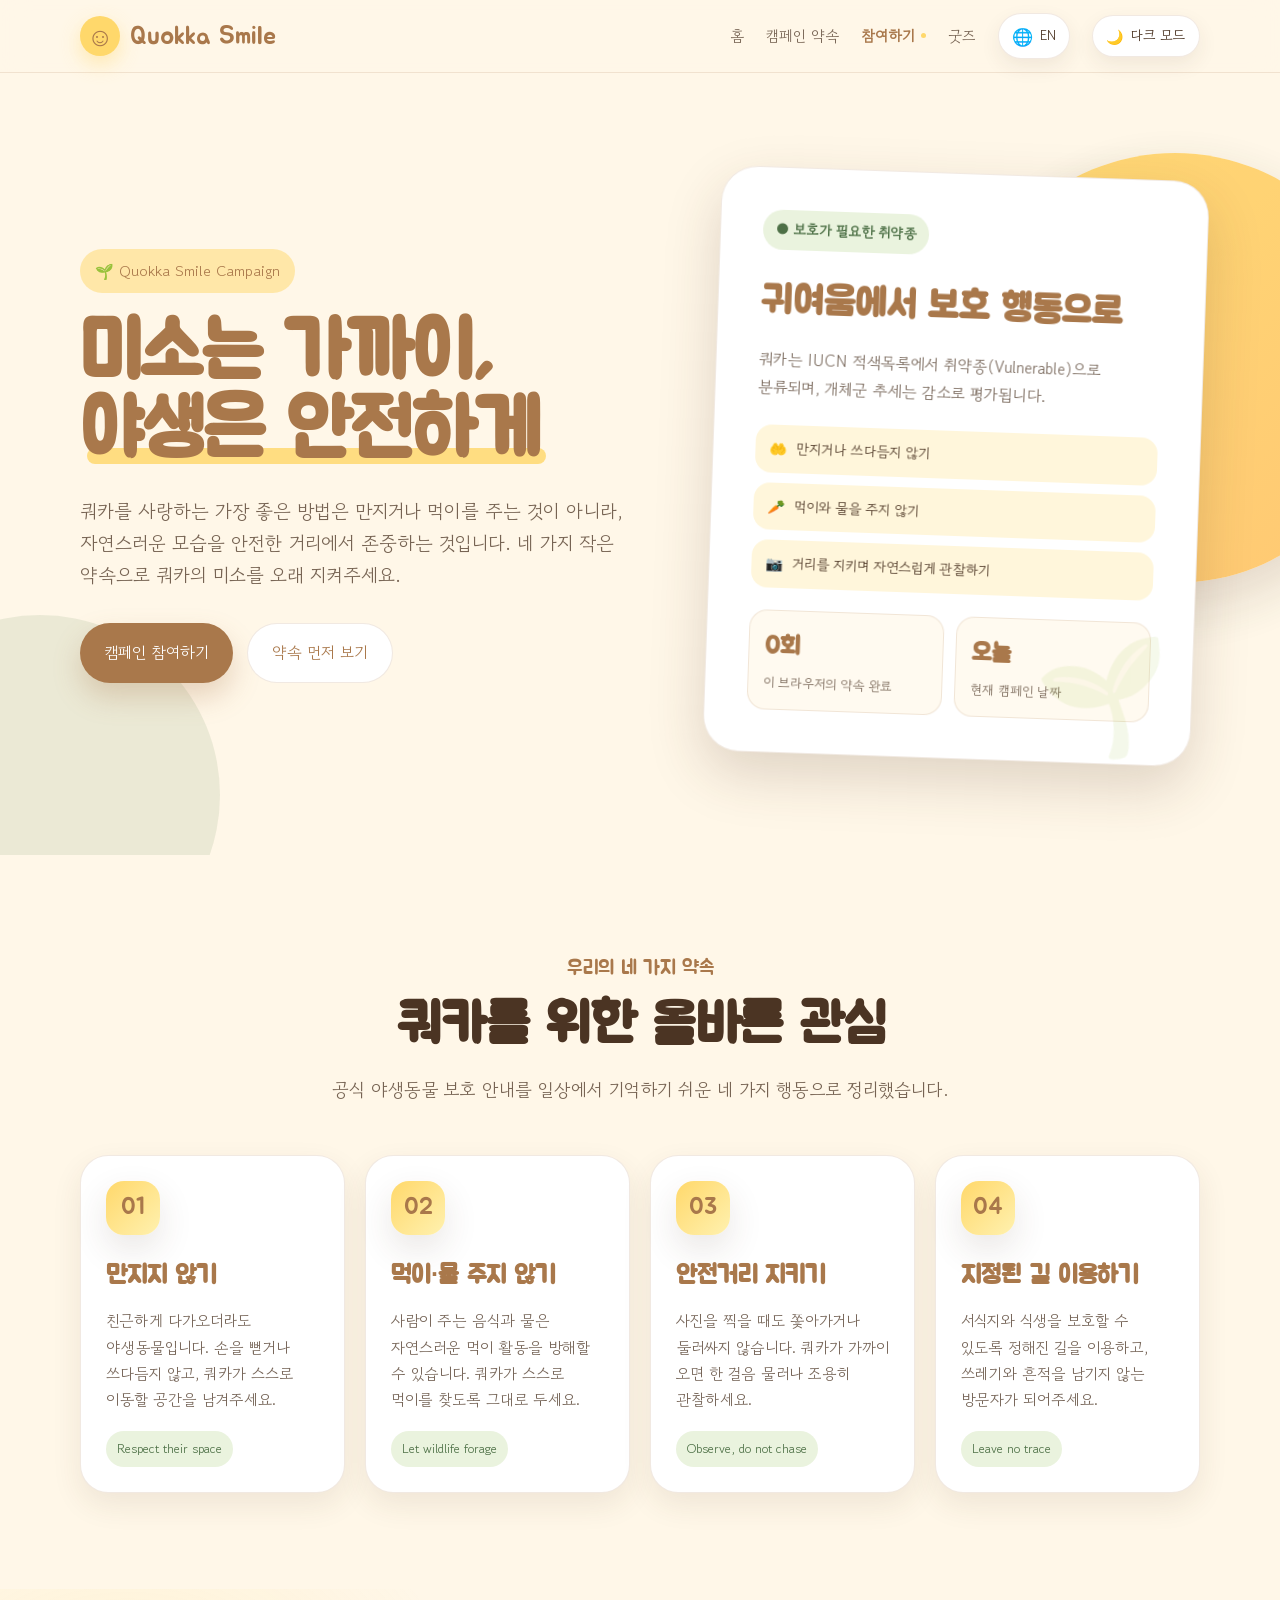
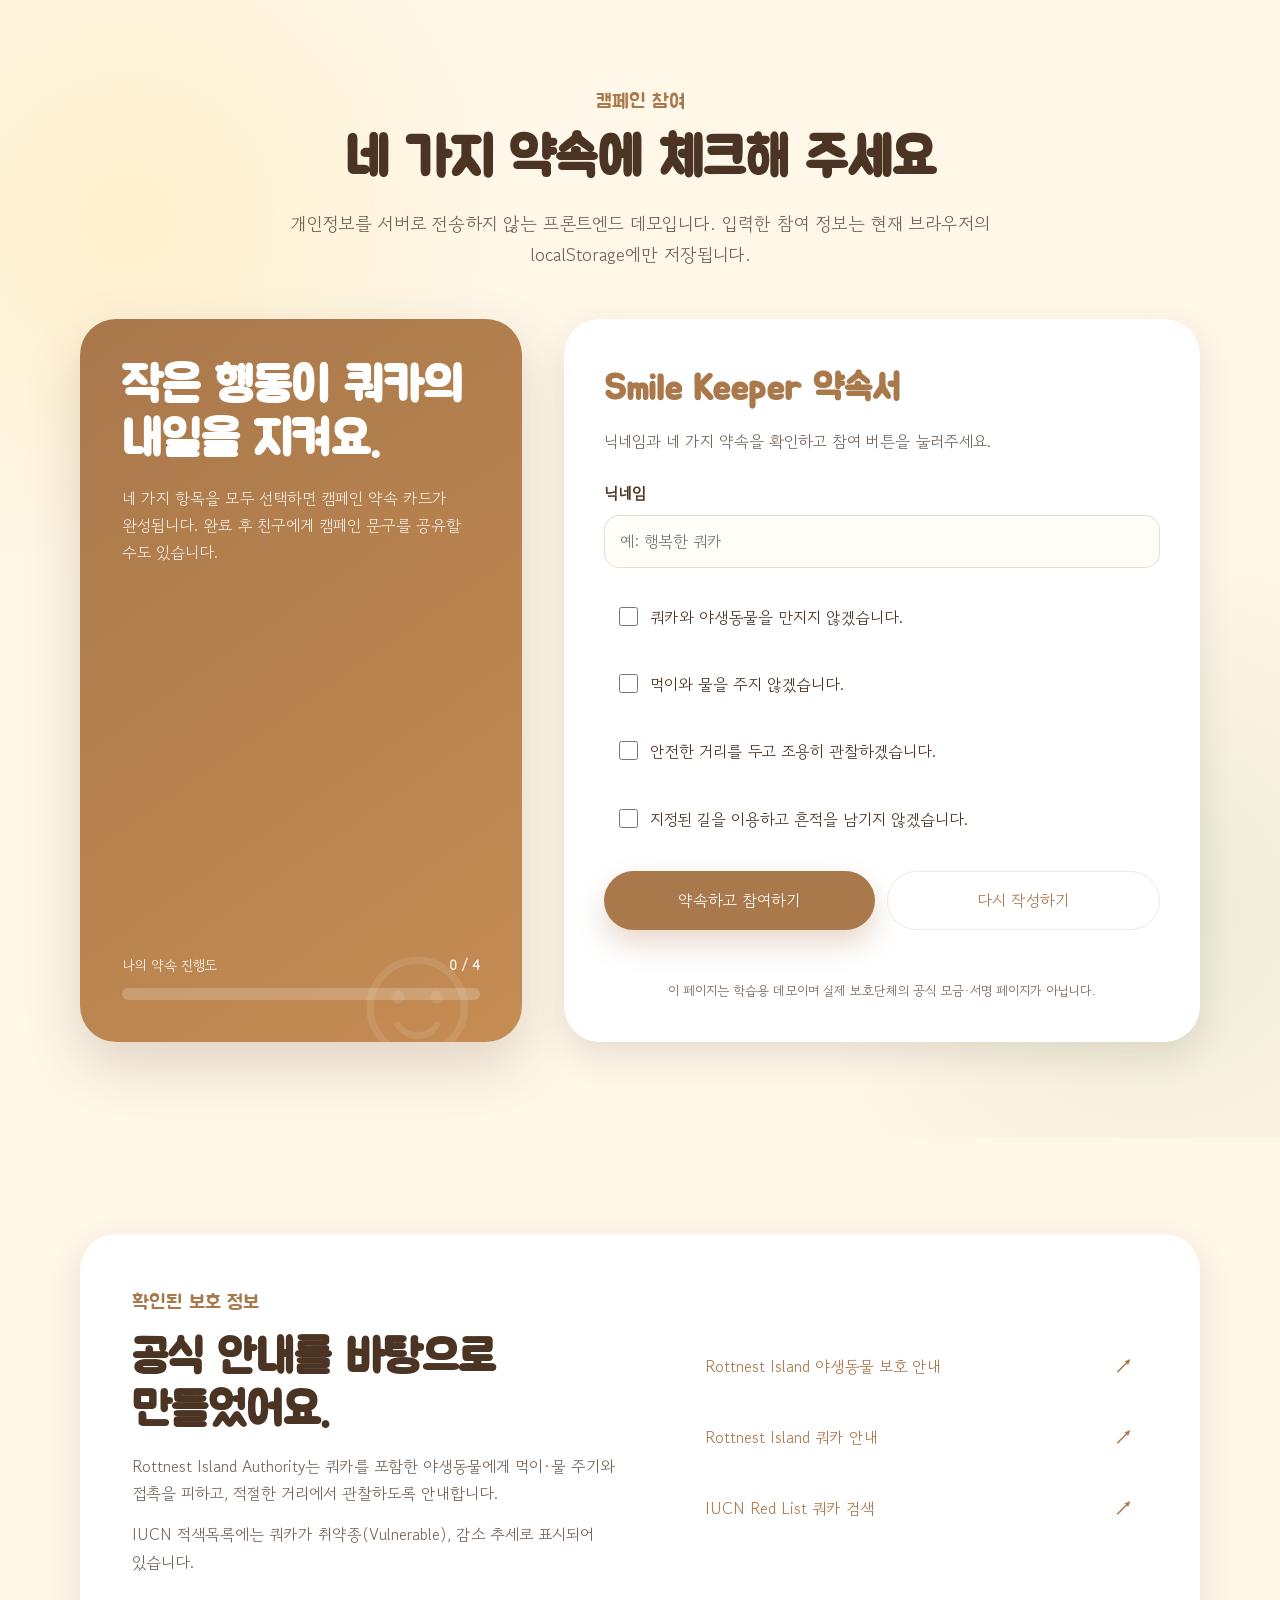
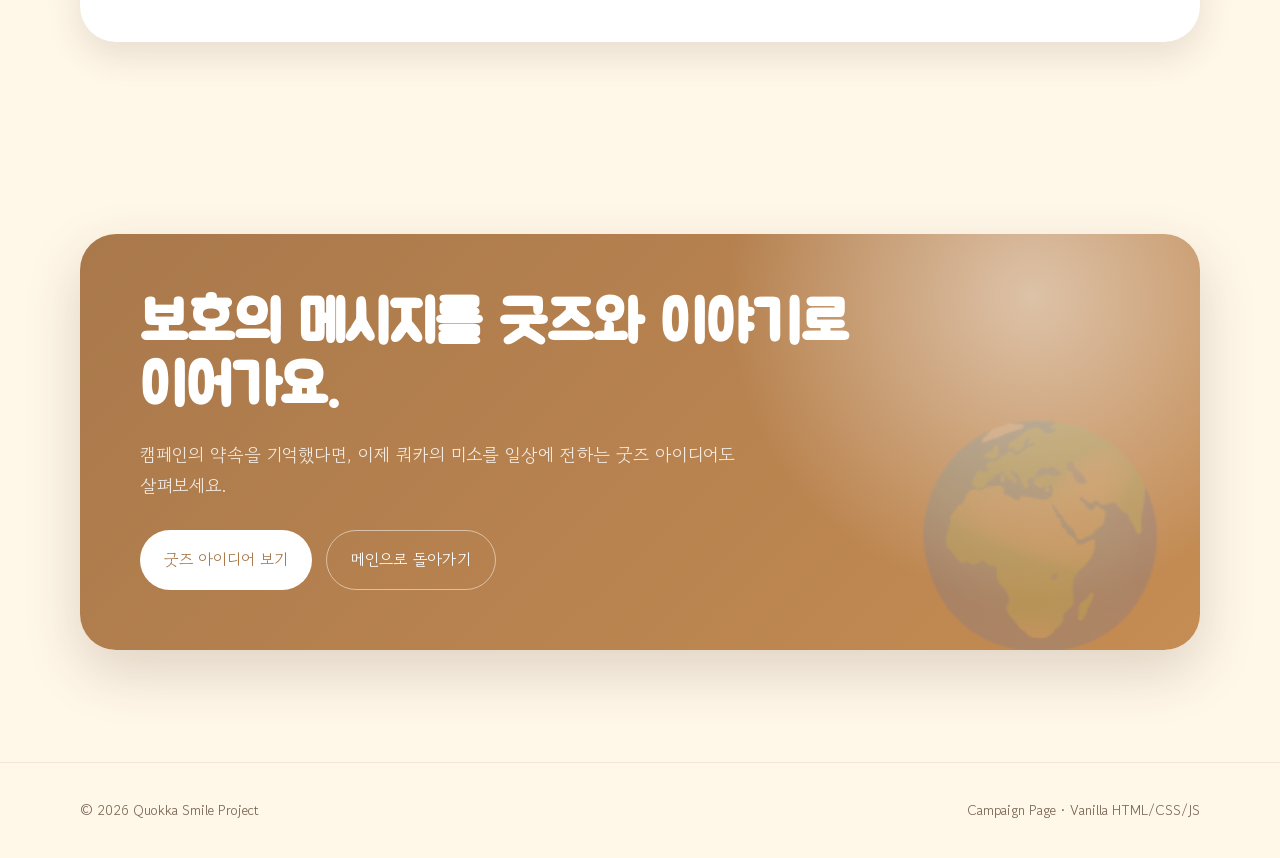
==== commit 2455aeba: "refactor" ====
--- a/campaign.html
+++ b/campaign.html
@@ -1,1077 +1,21 @@
-<!DOCTYPE html>
+﻿<!DOCTYPE html>
 
 <html lang="ko">
 <head>
 <meta charset="utf-8"/>
 <meta content="width=device-width, initial-scale=1.0" name="viewport"/>
-<title>Quokka Goods Ideas</title><link href="./imgs/quokka-favicon.png" rel="icon" type="image/png"/>
+<title>Quokka Smile Campaign</title><link href="./assets/images/quokka-favicon.png" rel="icon" type="image/png"/>
+<meta content="쿼카를 귀여움으로만 소비하지 않고, 안전한 거리에서 존중하며 보호하는 Quokka Smile Campaign" name="description"/>
 <!-- Vanilla HTML/CSS/JS only -->
 <link href="https://fonts.googleapis.com" rel="preconnect"/>
 <link crossorigin="" href="https://fonts.gstatic.com" rel="preconnect"/>
 <link href="https://fonts.googleapis.com/css2?family=Gowun+Dodum&amp;family=Jua&amp;display=swap" rel="stylesheet"/>
-<script>
-    (() => {
-      try {
-        const savedTheme = localStorage.getItem("quokkaSmileTheme");
-        const systemTheme = window.matchMedia("(prefers-color-scheme: dark)").matches ? "dark" : "light";
-        const theme = savedTheme || systemTheme;
-        document.documentElement.dataset.theme = theme;
-        document.documentElement.style.colorScheme = theme;
-      } catch (error) {
-        document.documentElement.dataset.theme = "light";
-      }
-    })();
-  
-try { document.documentElement.lang = localStorage.getItem("quokkaSmileLanguage") || "ko"; } catch (e) { document.documentElement.lang = "ko"; }
-</script>
-<style>
-    :root {
-      --yellow: #FFD86B;
-      --yellow-light: #FFF1AF;
-      --brown: #A9784B;
-      --brown-dark: #4B3423;
-      --cream: #FFF7E8;
-      --white: #FFFFFF;
-
-      --shadow-soft: 0 14px 35px rgba(75, 52, 35, 0.12);
-      --shadow-strong: 0 22px 55px rgba(75, 52, 35, 0.18);
-
-      --radius-xl: 36px;
-      --radius-lg: 28px;
-      --radius-md: 20px;
-
-      --container: 1120px;
-    }
-
-    * {
-      margin: 0;
-      padding: 0;
-      box-sizing: border-box;
-    }
-
-    html {
-      scroll-behavior: smooth;
-    }
-
-    body {
-      font-family: "Gowun Dodum", system-ui, sans-serif;
-      background: var(--cream);
-      color: var(--brown-dark);
-      line-height: 1.7;
-      overflow-x: hidden;
-    }
-
-    a {
-      color: inherit;
-      text-decoration: none;
-    }
-
-    button {
-      font-family: inherit;
-    }
-
-    .page {
-      width: min(var(--container), calc(100% - 40px));
-      margin: 0 auto;
-    }
-
-    /* Header */
-
-    .header {
-      position: sticky;
-      top: 0;
-      z-index: 100;
-      background: rgba(255, 247, 232, 0.9);
-      backdrop-filter: blur(14px);
-      border-bottom: 1px solid rgba(169, 120, 75, 0.14);
-    }
-
-    .nav {
-      min-height: 72px;
-      display: flex;
-      align-items: center;
-      justify-content: space-between;
-      gap: 20px;
-      position: relative;
-    }
-
-    .logo {
-      display: flex;
-      align-items: center;
-      gap: 10px;
-      font-family: "Jua", sans-serif;
-      font-size: clamp(22px, 3vw, 26px);
-      color: var(--brown);
-      z-index: 120;
-    }
-
-    .logo-mark {
-      width: 40px;
-      height: 40px;
-      display: grid;
-      place-items: center;
-      border-radius: 50%;
-      background: var(--yellow);
-      box-shadow: 0 8px 20px rgba(255, 216, 107, 0.45);
-    }
-
-    .nav-links {
-      display: flex;
-      align-items: center;
-      gap: 22px;
-      font-size: 15px;
-      color: rgba(75, 52, 35, 0.78);
-    }
-
-    .nav-links a {
-      min-height: 44px;
-      display: flex;
-      align-items: center;
-      transition: 0.2s ease;
-    }
-
-    .nav-links a:hover {
-      color: var(--brown);
-    }
-
-    .menu-btn {
-      display: none;
-      width: 44px;
-      height: 44px;
-      border: none;
-      border-radius: 14px;
-      background: var(--white);
-      cursor: pointer;
-      box-shadow: var(--shadow-soft);
-      z-index: 120;
-    }
-
-    .menu-btn span {
-      display: block;
-      width: 20px;
-      height: 2px;
-      margin: 5px auto;
-      border-radius: 999px;
-      background: var(--brown);
-      transition: 0.25s ease;
-    }
-
-    .menu-btn.active span:nth-child(1) {
-      transform: translateY(7px) rotate(45deg);
-    }
-
-    .menu-btn.active span:nth-child(2) {
-      opacity: 0;
-    }
-
-    .menu-btn.active span:nth-child(3) {
-      transform: translateY(-7px) rotate(-45deg);
-    }
-
-    /* Hero */
-
-    .goods-hero {
-      position: relative;
-      padding: clamp(64px, 10vw, 110px) 0 clamp(56px, 8vw, 90px);
-      overflow: hidden;
-    }
-
-    .goods-hero::before {
-      content: "";
-      position: absolute;
-      top: 80px;
-      right: -120px;
-      width: min(420px, 82vw);
-      aspect-ratio: 1 / 1;
-      border-radius: 50%;
-      background:
-        radial-gradient(circle at 35% 30%, #fff6c7 0 18%, transparent 19%),
-        linear-gradient(135deg, var(--yellow), #ffc46a);
-      box-shadow: var(--shadow-strong);
-      opacity: 0.9;
-      z-index: -1;
-    }
-
-    .hero-grid {
-      display: grid;
-      grid-template-columns: 1fr 0.85fr;
-      align-items: center;
-      gap: clamp(34px, 6vw, 70px);
-    }
-
-    .badge {
-      display: inline-flex;
-      align-items: center;
-      gap: 8px;
-      padding: 9px 15px;
-      margin-bottom: 22px;
-      border-radius: 999px;
-      background: rgba(255, 216, 107, 0.5);
-      color: var(--brown);
-      font-size: 15px;
-    }
-
-    .hero-title {
-      margin-bottom: 24px;
-      font-family: "Jua", sans-serif;
-      font-size: clamp(42px, 7vw, 78px);
-      line-height: 0.98;
-      letter-spacing: -1px;
-      word-break: keep-all;
-    }
-
-    .hero-title span {
-      position: relative;
-      color: var(--brown);
-      white-space: nowrap;
-    }
-
-    .hero-title span::after {
-      content: "";
-      position: absolute;
-      left: 0;
-      bottom: 7px;
-      width: 100%;
-      height: 16px;
-      border-radius: 999px;
-      background: rgba(255, 216, 107, 0.82);
-      z-index: -1;
-    }
-
-    .hero-desc {
-      max-width: 620px;
-      margin-bottom: 32px;
-      font-size: clamp(16px, 2.2vw, 19px);
-      color: rgba(75, 52, 35, 0.82);
-      word-break: keep-all;
-    }
-
-    .hero-actions {
-      display: flex;
-      flex-wrap: wrap;
-      gap: 14px;
-    }
-
-    .btn {
-      min-height: 50px;
-      display: inline-flex;
-      align-items: center;
-      justify-content: center;
-      padding: 15px 24px;
-      border: none;
-      border-radius: 999px;
-      font-size: 16px;
-      cursor: pointer;
-      transition: 0.25s ease;
-      text-align: center;
-    }
-
-    .btn-primary {
-      background: var(--brown);
-      color: var(--white);
-      box-shadow: 0 14px 28px rgba(169, 120, 75, 0.28);
-    }
-
-    .btn-primary:hover {
-      transform: translateY(-3px);
-      box-shadow: 0 18px 36px rgba(169, 120, 75, 0.36);
-    }
-
-    .btn-soft {
-      background: var(--white);
-      color: var(--brown);
-      border: 1px solid rgba(169, 120, 75, 0.18);
-    }
-
-    .btn-soft:hover {
-      transform: translateY(-3px);
-      background: #fffaf0;
-    }
-
-    .hero-card {
-      position: relative;
-      padding: clamp(28px, 5vw, 40px);
-      border-radius: var(--radius-xl);
-      background: rgba(255, 255, 255, 0.78);
-      border: 1px solid rgba(255, 255, 255, 0.9);
-      box-shadow: var(--shadow-strong);
-      backdrop-filter: blur(16px);
-      transform: rotate(2deg);
-    }
-
-    .hero-card-icon {
-      width: 96px;
-      height: 96px;
-      display: grid;
-      place-items: center;
-      margin-bottom: 22px;
-      border-radius: 28px;
-      background: linear-gradient(135deg, var(--yellow), var(--yellow-light));
-      font-size: 48px;
-      box-shadow: var(--shadow-soft);
-    }
-
-    .hero-card h2 {
-      margin-bottom: 12px;
-      font-family: "Jua", sans-serif;
-      font-size: clamp(28px, 4vw, 36px);
-      color: var(--brown);
-      word-break: keep-all;
-    }
-
-    .hero-card p {
-      color: rgba(75, 52, 35, 0.76);
-      word-break: keep-all;
-    }
-
-    /* Goods Section */
-
-    section {
-      padding: clamp(72px, 10vw, 96px) 0;
-    }
-
-    .section-head {
-      max-width: 760px;
-      margin: 0 auto clamp(36px, 6vw, 50px);
-      text-align: center;
-    }
-
-    .section-label {
-      display: inline-block;
-      margin-bottom: 12px;
-      font-family: "Jua", sans-serif;
-      font-size: clamp(18px, 3vw, 20px);
-      color: var(--brown);
-    }
-
-    .section-head h2 {
-      margin-bottom: 18px;
-      font-family: "Jua", sans-serif;
-      font-size: clamp(32px, 5.5vw, 54px);
-      line-height: 1.1;
-      word-break: keep-all;
-    }
-
-    .section-head p {
-      font-size: clamp(16px, 2.4vw, 18px);
-      color: rgba(75, 52, 35, 0.76);
-      word-break: keep-all;
-    }
-
-    .goods-grid {
-      display: grid;
-      grid-template-columns: repeat(4, 1fr);
-      gap: 20px;
-    }
-
-    .goods-card {
-      position: relative;
-      min-height: 310px;
-      display: flex;
-      flex-direction: column;
-      padding: 24px;
-      border-radius: var(--radius-lg);
-      background: rgba(255, 255, 255, 0.86);
-      border: 1px solid rgba(169, 120, 75, 0.12);
-      box-shadow: 0 12px 30px rgba(75, 52, 35, 0.09);
-      overflow: hidden;
-      transition: 0.25s ease;
-    }
-
-    .goods-card:hover {
-      transform: translateY(-8px);
-      box-shadow: 0 20px 42px rgba(75, 52, 35, 0.15);
-    }
-
-    .goods-card::after {
-      content: "";
-      position: absolute;
-      right: -38px;
-      bottom: -38px;
-      width: 120px;
-      height: 120px;
-      border-radius: 50%;
-      background: rgba(255, 216, 107, 0.34);
-    }
-
-    .goods-icon {
-      position: relative;
-      z-index: 1;
-      width: 72px;
-      height: 72px;
-      display: grid;
-      place-items: center;
-      margin-bottom: 20px;
-      border-radius: 22px;
-      background: linear-gradient(135deg, rgba(255, 216, 107, 0.85), rgba(255, 241, 175, 0.9));
-      font-size: 38px;
-      box-shadow: var(--shadow-soft);
-    }
-
-    .goods-card h3 {
-      position: relative;
-      z-index: 1;
-      margin-bottom: 10px;
-      font-family: "Jua", sans-serif;
-      font-size: 25px;
-      color: var(--brown);
-      word-break: keep-all;
-    }
-
-    .goods-card p {
-      position: relative;
-      z-index: 1;
-      margin-bottom: 18px;
-      color: rgba(75, 52, 35, 0.74);
-      font-size: 15.5px;
-      word-break: keep-all;
-    }
-
-    .goods-tag {
-      position: relative;
-      z-index: 1;
-      width: fit-content;
-      margin-top: auto;
-      padding: 7px 12px;
-      border-radius: 999px;
-      background: rgba(255, 216, 107, 0.34);
-      color: var(--brown);
-      font-size: 13px;
-    }
-
-    /* Idea Detail */
-
-    .idea-box {
-      display: grid;
-      grid-template-columns: 0.85fr 1.15fr;
-      gap: clamp(24px, 5vw, 40px);
-      align-items: center;
-      padding: clamp(28px, 6vw, 52px);
-      border-radius: var(--radius-xl);
-      background:
-        radial-gradient(circle at 90% 10%, rgba(255, 216, 107, 0.5), transparent 28%),
-        var(--white);
-      box-shadow: var(--shadow-soft);
-    }
-
-    .idea-quote {
-      padding: clamp(24px, 5vw, 36px);
-      border-radius: 28px;
-      background: linear-gradient(135deg, var(--yellow), var(--yellow-light));
-    }
-
-    .idea-quote strong {
-      display: block;
-      margin-bottom: 16px;
-      font-family: "Jua", sans-serif;
-      font-size: clamp(30px, 5vw, 40px);
-      line-height: 1.12;
-      word-break: keep-all;
-    }
-
-    .idea-quote span {
-      color: rgba(75, 52, 35, 0.76);
-      word-break: keep-all;
-    }
-
-    .idea-text h2 {
-      margin-bottom: 16px;
-      font-family: "Jua", sans-serif;
-      font-size: clamp(30px, 5vw, 46px);
-      line-height: 1.14;
-      word-break: keep-all;
-    }
-
-    .idea-text p {
-      margin-bottom: 14px;
-      font-size: clamp(16px, 2.3vw, 18px);
-      color: rgba(75, 52, 35, 0.8);
-      word-break: keep-all;
-    }
-
-    .mini-tags {
-      display: flex;
-      flex-wrap: wrap;
-      gap: 10px;
-      margin-top: 22px;
-    }
-
-    .mini-tags span {
-      padding: 8px 13px;
-      border-radius: 999px;
-      background: rgba(255, 216, 107, 0.34);
-      color: var(--brown);
-      font-size: 14px;
-    }
-
-    /* CTA */
-
-    .cta {
-      padding-bottom: clamp(82px, 12vw, 112px);
-    }
-
-    .cta-box {
-      position: relative;
-      overflow: hidden;
-      padding: clamp(32px, 7vw, 60px);
-      border-radius: var(--radius-xl);
-      background:
-        radial-gradient(circle at 85% 15%, rgba(255, 255, 255, 0.5), transparent 30%),
-        linear-gradient(135deg, var(--brown), #C58C53);
-      color: var(--white);
-      box-shadow: var(--shadow-strong);
-    }
-
-    .cta-box::after {
-      content: "☺";
-      position: absolute;
-      right: 30px;
-      bottom: -62px;
-      font-family: "Jua", sans-serif;
-      font-size: clamp(130px, 24vw, 230px);
-      line-height: 1;
-      color: rgba(255, 255, 255, 0.11);
-    }
-
-    .cta-box h2 {
-      position: relative;
-      z-index: 1;
-      max-width: 720px;
-      margin-bottom: 18px;
-      font-family: "Jua", sans-serif;
-      font-size: clamp(32px, 5.6vw, 58px);
-      line-height: 1.1;
-      word-break: keep-all;
-    }
-
-    .cta-box p {
-      position: relative;
-      z-index: 1;
-      max-width: 680px;
-      margin-bottom: 30px;
-      font-size: clamp(16px, 2.3vw, 18px);
-      color: rgba(255, 255, 255, 0.84);
-      word-break: keep-all;
-    }
-
-    .cta-actions {
-      position: relative;
-      z-index: 1;
-      display: flex;
-      flex-wrap: wrap;
-      gap: 14px;
-    }
-
-    .btn-light {
-      background: var(--white);
-      color: var(--brown);
-    }
-
-    .btn-outline {
-      background: transparent;
-      color: var(--white);
-      border: 1px solid rgba(255, 255, 255, 0.5);
-    }
-
-    .btn-light:hover,
-    .btn-outline:hover {
-      transform: translateY(-3px);
-    }
-
-    /* Footer */
-
-    .footer {
-      padding: 36px 0;
-      border-top: 1px solid rgba(169, 120, 75, 0.14);
-      color: rgba(75, 52, 35, 0.66);
-    }
-
-    .footer-inner {
-      display: flex;
-      justify-content: space-between;
-      gap: 14px;
-      flex-wrap: wrap;
-      font-size: 14px;
-    }
-
-    .toast {
-      position: fixed;
-      left: 50%;
-      bottom: 28px;
-      z-index: 300;
-      width: max-content;
-      max-width: calc(100% - 28px);
-      padding: 13px 18px;
-      border-radius: 999px;
-      background: var(--brown-dark);
-      color: var(--white);
-      font-size: 14px;
-      text-align: center;
-      opacity: 0;
-      pointer-events: none;
-      transform: translateX(-50%) translateY(20px);
-      transition: 0.25s ease;
-    }
-
-    .toast.show {
-      opacity: 1;
-      transform: translateX(-50%) translateY(0);
-    }
-
-    @media (max-width: 1024px) {
-      .hero-grid {
-        grid-template-columns: 1fr;
-        text-align: center;
-      }
-
-      .hero-desc {
-        margin-left: auto;
-        margin-right: auto;
-      }
-
-      .hero-actions {
-        justify-content: center;
-      }
-
-      .hero-card {
-        max-width: 520px;
-        margin: 0 auto;
-      }
-
-      .hero-card-icon {
-        margin-left: auto;
-        margin-right: auto;
-      }
-
-      .goods-grid {
-        grid-template-columns: repeat(2, 1fr);
-      }
-
-      .idea-box {
-        grid-template-columns: 1fr;
-      }
-    }
-
-    @media (max-width: 700px) {
-      .page {
-        width: min(100% - 28px, var(--container));
-      }
-
-      .nav {
-        min-height: 64px;
-      }
-
-      .menu-btn {
-        display: block;
-      }
-
-      .nav-links {
-        position: absolute;
-        top: calc(100% + 10px);
-        left: 0;
-        right: 0;
-        display: grid;
-        gap: 8px;
-        padding: 14px;
-        border-radius: 22px;
-        background: rgba(255, 255, 255, 0.96);
-        box-shadow: var(--shadow-strong);
-        opacity: 0;
-        pointer-events: none;
-        transform: translateY(-10px);
-        transition: 0.25s ease;
-      }
-
-      .nav-links.open {
-        opacity: 1;
-        pointer-events: auto;
-        transform: translateY(0);
-      }
-
-      .nav-links a {
-        min-height: 48px;
-        justify-content: center;
-        border-radius: 14px;
-        background: rgba(255, 216, 107, 0.28);
-      }
-
-      .goods-hero {
-        padding-top: 44px;
-      }
-
-      .hero-title span::after {
-        height: 12px;
-        bottom: 5px;
-      }
-
-      .hero-actions {
-        width: 100%;
-      }
-
-      .hero-actions .btn {
-        width: 100%;
-      }
-
-      .hero-card {
-        transform: rotate(0);
-      }
-
-      .goods-grid {
-        grid-template-columns: 1fr;
-      }
-
-      .goods-card {
-        min-height: auto;
-      }
-
-      .cta-actions {
-        width: 100%;
-      }
-
-      .cta-actions .btn {
-        width: 100%;
-      }
-
-      .footer-inner {
-        display: grid;
-        justify-content: center;
-        text-align: center;
-      }
-    }
-
-    @media (max-width: 430px) {
-      .page {
-        width: min(100% - 22px, var(--container));
-      }
-
-      .logo-mark {
-        width: 34px;
-        height: 34px;
-      }
-
-      .btn {
-        padding: 14px 18px;
-      }
-
-      .goods-card {
-        padding: 22px;
-      }
-
-      .mini-tags span {
-        font-size: 13px;
-      }
-    }
-
-
-    /* Theme + dynamic interaction */
-    :root {
-      --theme-bg: var(--cream);
-      --theme-surface: var(--white);
-      --theme-surface-soft: #fffaf0;
-      --theme-text: var(--brown-dark);
-      --theme-muted: rgba(75, 52, 35, 0.76);
-      --theme-border: rgba(169, 120, 75, 0.16);
-      --theme-header: rgba(255, 247, 232, 0.9);
-      --theme-input: #ffffff;
-      --theme-focus: rgba(255, 216, 107, 0.38);
-    }
-
-    html[data-theme="dark"] {
-      --yellow: #F3C862;
-      --yellow-light: #6A5426;
-      --brown: #F0B96C;
-      --brown-dark: #FFF3DF;
-      --cream: #17120F;
-      --white: #28201B;
-      --green: #9CC58F;
-      --green-light: #263725;
-      --red-soft: #3D2821;
-      --theme-bg: #17120F;
-      --theme-surface: #28201B;
-      --theme-surface-soft: #332820;
-      --theme-text: #FFF3DF;
-      --theme-muted: rgba(255, 243, 223, 0.72);
-      --theme-border: rgba(255, 216, 107, 0.2);
-      --theme-header: rgba(23, 18, 15, 0.9);
-      --theme-input: #211A16;
-      --theme-focus: rgba(243, 200, 98, 0.22);
-      --shadow-soft: 0 14px 35px rgba(0, 0, 0, 0.28);
-      --shadow-strong: 0 22px 55px rgba(0, 0, 0, 0.4);
-    }
-
-    body {
-      background: var(--theme-bg);
-      color: var(--theme-text);
-      transition: background-color 0.28s ease, color 0.28s ease;
-    }
-
-    .header {
-      background: var(--theme-header);
-      border-bottom-color: var(--theme-border);
-    }
-
-    .theme-toggle {
-      min-height: 42px;
-      display: inline-flex;
-      align-items: center;
-      justify-content: center;
-      gap: 7px;
-      padding: 8px 13px;
-      border: 1px solid var(--theme-border);
-      border-radius: 999px;
-      background: var(--theme-surface);
-      color: var(--theme-text);
-      font-family: inherit;
-      font-size: 14px;
-      cursor: pointer;
-      box-shadow: 0 8px 20px rgba(75, 52, 35, 0.08);
-      transition: transform 0.2s ease, background-color 0.25s ease, color 0.25s ease;
-    }
-
-    .theme-toggle:hover {
-      transform: translateY(-2px);
-    }
-
-    .theme-toggle:focus-visible,
-    a:focus-visible,
-    button:focus-visible,
-    input:focus-visible {
-      outline: 3px solid var(--theme-focus);
-      outline-offset: 3px;
-    }
-
-    .theme-icon {
-      line-height: 1;
-    }
-
-    .nav-links a.active-section {
-      color: var(--brown);
-      font-weight: 700;
-    }
-
-    .nav-links a.active-section::after {
-      content: "";
-      width: 5px;
-      height: 5px;
-      margin-left: 6px;
-      border-radius: 50%;
-      background: var(--yellow);
-    }
-
-    .hero-desc,
-    .section-head p,
-    .intro-text p,
-    .card p,
-    .quokka-card p,
-    .hero-card p,
-    .goods-card p,
-    .idea-text p,
-    .promise-card p,
-    .form-desc,
-    .form-note,
-    .result-card p,
-    .source-box p,
-    .footer,
-    .nav-links {
-      color: var(--theme-muted);
-    }
-
-    .quokka-card,
-    .intro-box,
-    .card,
-    .hero-card,
-    .goods-card,
-    .idea-box,
-    .promise-card,
-    .pledge-form,
-    .result-card,
-    .source-box,
-    .source-link,
-    .check-item,
-    .menu-btn {
-      background-color: var(--theme-surface);
-      border-color: var(--theme-border);
-    }
-
-    .btn-soft {
-      background: var(--theme-surface);
-      color: var(--brown);
-      border-color: var(--theme-border);
-    }
-
-    .btn-soft:hover {
-      background: var(--theme-surface-soft);
-    }
-
-    html[data-theme="dark"] .quokka-card,
-    html[data-theme="dark"] .hero-card,
-    html[data-theme="dark"] .goods-card {
-      background: rgba(40, 32, 27, 0.9);
-      border-color: var(--theme-border);
-    }
-
-    html[data-theme="dark"] .intro-box,
-    html[data-theme="dark"] .idea-box,
-    html[data-theme="dark"] .source-box {
-      background: var(--theme-surface);
-    }
-
-    html[data-theme="dark"] .nav-links a:hover,
-    html[data-theme="dark"] .logo,
-    html[data-theme="dark"] .section-label,
-    html[data-theme="dark"] .hero-title span,
-    html[data-theme="dark"] .card h3,
-    html[data-theme="dark"] .goods-card h3,
-    html[data-theme="dark"] .promise-card h3,
-    html[data-theme="dark"] .idea-text h2,
-    html[data-theme="dark"] .hero-card h2 {
-      color: var(--brown);
-    }
-
-    html[data-theme="dark"] .name-field input {
-      background: var(--theme-input);
-      color: var(--theme-text);
-      border-color: var(--theme-border);
-    }
-
-    html[data-theme="dark"] .name-field input::placeholder {
-      color: rgba(255, 243, 223, 0.42);
-    }
-
-    html[data-theme="dark"] .nav-links {
-      background-color: transparent;
-    }
-
-    [data-reveal] {
-      opacity: 0;
-      transform: translateY(22px);
-      transition: opacity 0.58s ease, transform 0.58s ease;
-    }
-
-    [data-reveal].revealed {
-      opacity: 1;
-      transform: translateY(0);
-    }
-
-    @media (max-width: 700px) {
-      .theme-toggle {
-        width: 100%;
-        min-height: 48px;
-        margin-top: 2px;
-        background: var(--theme-surface-soft);
-      }
-
-      html[data-theme="dark"] .nav-links {
-        background: rgba(40, 32, 27, 0.98);
-        border: 1px solid var(--theme-border);
-      }
-
-      html[data-theme="dark"] .nav-links a {
-        background: rgba(243, 200, 98, 0.1);
-      }
-    }
-
-    @media (prefers-reduced-motion: reduce) {
-      [data-reveal] {
-        opacity: 1;
-        transform: none;
-      }
-    }
-
-
-
-    .goods-tools {
-      display: grid;
-      gap: 18px;
-      margin-bottom: 28px;
-      padding: 20px;
-      border: 1px solid var(--theme-border);
-      border-radius: 24px;
-      background: var(--theme-surface);
-      box-shadow: var(--shadow-soft);
-    }
-
-    .goods-search {
-      width: 100%;
-      min-height: 50px;
-      padding: 13px 17px;
-      border: 1px solid var(--theme-border);
-      border-radius: 16px;
-      background: var(--theme-input);
-      color: var(--theme-text);
-      font: inherit;
-    }
-
-    .goods-search::placeholder {
-      color: var(--theme-muted);
-    }
-
-    .filter-row {
-      display: flex;
-      flex-wrap: wrap;
-      align-items: center;
-      gap: 10px;
-    }
-
-    .filter-btn {
-      min-height: 40px;
-      padding: 8px 14px;
-      border: 1px solid var(--theme-border);
-      border-radius: 999px;
-      background: var(--theme-surface-soft);
-      color: var(--theme-text);
-      font: inherit;
-      cursor: pointer;
-    }
-
-    .filter-btn.active {
-      background: var(--brown);
-      color: #fff;
-      border-color: transparent;
-    }
-
-    .goods-result-count {
-      margin-left: auto;
-      color: var(--theme-muted);
-      font-size: 14px;
-    }
-
-    .goods-card.is-hidden {
-      display: none;
-    }
-
-    .empty-result {
-      display: none;
-      padding: 42px 20px;
-      border: 1px dashed var(--theme-border);
-      border-radius: 24px;
-      background: var(--theme-surface);
-      color: var(--theme-muted);
-      text-align: center;
-    }
-
-    .empty-result.show {
-      display: block;
-    }
-
-    @media (max-width: 700px) {
-      .goods-result-count {
-        width: 100%;
-        margin-left: 0;
-      }
-    }
-
-  </style>
-<style>
-    .language-toggle { min-width: 72px; }
-    .language-icon { font-size: 17px; }
-    .typing-title { white-space: pre-line; position: relative; color: var(--theme-text, var(--brown-dark)); }
-    .typing-title::after { content: ""; display: inline-block; width: 3px; height: .86em; margin-left: 7px; vertical-align: -.05em; border-radius: 999px; background: var(--brown); animation: typingBlink .8s steps(1) infinite; }
-    @keyframes typingBlink { 50% { opacity: 0; } }
-    @media (prefers-reduced-motion: reduce) { .typing-title::after { animation: none; } }
-    @media (max-width: 700px) { .language-toggle { width: 100%; min-height: 46px; } }
-    </style></head>
-<body>
+
+
+<script src="./assets/js/preload.js"></script>
+<link rel="stylesheet" href="./assets/css/campaign.css"/>
+</head>
+<body data-page="campaign">
 <header class="header">
 <nav class="page nav">
 <a aria-label="Quokka Smile Project 홈" class="logo" href="./index.html">
@@ -1085,10 +29,9 @@
 </button>
 <div class="nav-links" id="navLinks">
 <a data-en="Home" data-i18n="k0" data-ko="홈" href="./index.html">홈</a>
-<a data-en="Goods" data-i18n="k1" data-ko="굿즈" href="#goods">굿즈</a>
-<a data-en="Campaign" data-i18n="k2" data-ko="캠페인" href="./campaign.html">캠페인</a>
-<a data-en="Direction" data-i18n="k3" data-ko="기획 방향" href="#story">기획 방향</a>
-<a data-en="Next step" data-i18n="k4" data-ko="다음 단계" href="#next">다음 단계</a>
+<a data-en="Campaign promises" data-i18n="k1" data-ko="캠페인 약속" href="#promise">캠페인 약속</a>
+<a data-en="Join" data-i18n="k2" data-ko="참여하기" href="#join">참여하기</a>
+<a data-en="Goods" data-i18n="k3" data-ko="굿즈" href="./goods.html">굿즈</a>
 <button aria-label="Switch to English" aria-pressed="false" class="theme-toggle language-toggle" id="languageToggle" type="button"><span aria-hidden="true" class="language-icon">🌐</span><span class="language-text">EN</span></button><button aria-label="다크 모드로 변경" aria-pressed="false" class="theme-toggle" id="themeToggle" type="button">
 <span aria-hidden="true" class="theme-icon">🌙</span>
 <span class="theme-text">다크 모드</span>
@@ -1098,173 +41,229 @@
 </header>
 <main>
 <!-- Hero -->
-<section class="goods-hero">
+<section class="campaign-hero">
 <div class="page hero-grid">
 <div>
-<div class="badge" data-en="🎁 Quokka Goods Ideas" data-i18n="k5" data-ko="🎁 Quokka Goods Ideas">🎁 Quokka Goods Ideas</div>
-<h1 class="hero-title" data-title-en="Bring the quokka’s smile
-into everyday goods" data-title-ko="쿼카의 미소를
-일상 속 굿즈로"><span aria-live="polite" class="typing-title" id="typingTitle"></span></h1>
-<p class="hero-desc" data-en="We go beyond introducing a cute animal and expand the quokka into goods people can touch, wear, hug, and use every day—while preserving a warm, cute, and hopeful mood." data-i18n="k7" data-ko="귀여운 동물 소개에서 끝나지 않고, 사람들이 매일 만지고 입고 안고 사용할 수 있는 쿼카 굿즈 아이디어로 확장합니다. 따뜻하고 귀엽고 희망적인 분위기를 그대로 유지합니다.">
-            귀여운 동물 소개에서 끝나지 않고, 사람들이 매일 만지고 입고 안고 사용할 수 있는
-            쿼카 굿즈 아이디어로 확장합니다. 따뜻하고 귀엽고 희망적인 분위기를 그대로 유지합니다.
+<div class="badge" data-en="🌱 Quokka Smile Campaign" data-i18n="k4" data-ko="🌱 Quokka Smile Campaign">🌱 Quokka Smile Campaign</div>
+<h1 class="hero-title" data-title-en="Keep the smile close,
+keep wildlife safe" data-title-ko="미소는 가까이,
+야생은 안전하게"><span aria-live="polite" class="typing-title" id="typingTitle"></span></h1>
+<p class="hero-desc" data-en="The best way to love a quokka is not to touch or feed it, but to respect its natural behavior from a safe distance. Protect its smile through four small promises." data-i18n="k5" data-ko="쿼카를 사랑하는 가장 좋은 방법은 만지거나 먹이를 주는 것이 아니라, 자연스러운 모습을 안전한 거리에서 존중하는 것입니다. 네 가지 작은 약속으로 쿼카의 미소를 오래 지켜주세요.">
+            쿼카를 사랑하는 가장 좋은 방법은 만지거나 먹이를 주는 것이 아니라,
+            자연스러운 모습을 안전한 거리에서 존중하는 것입니다.
+            네 가지 작은 약속으로 쿼카의 미소를 오래 지켜주세요.
           </p>
 <div class="hero-actions">
-<a class="btn btn-primary" data-en="Explore goods ideas" data-i18n="k8" data-ko="굿즈 아이디어 보기" href="#goods">굿즈 아이디어 보기</a>
-<a class="btn btn-soft" data-en="Back to home" data-i18n="k9" data-ko="메인으로 돌아가기" href="./index.html">메인으로 돌아가기</a>
-</div>
-</div>
-<div class="hero-card">
-<div class="hero-card-icon">🧸</div>
-<h2>Smile Goods Collection</h2>
-<p data-en="A warm collection that brings the quokka’s smile to cards, fashion, lifestyle items, and scented goods." data-i18n="k10" data-ko="쿼카의 웃는 얼굴을 카드, 패션, 생활용품, 향기 굿즈로 확장한 따뜻한 굿즈 라인업입니다.">
-            쿼카의 웃는 얼굴을 카드, 패션, 생활용품, 향기 굿즈로 확장한
-            따뜻한 굿즈 라인업입니다.
-          </p>
-</div>
-</div>
-</section>
-<!-- Goods Cards -->
-<section id="goods">
+<a class="btn btn-primary" data-en="Join the campaign" data-i18n="k6" data-ko="캠페인 참여하기" href="#join">캠페인 참여하기</a>
+<a class="btn btn-soft" data-en="View the promises" data-i18n="k7" data-ko="약속 먼저 보기" href="#promise">약속 먼저 보기</a>
+</div>
+</div>
+<aside aria-label="쿼카 보호 상태와 캠페인 핵심 정보" class="hero-card">
+<div class="status-chip" data-en="● A vulnerable species needing protection" data-i18n="k8" data-ko="● 보호가 필요한 취약종">● 보호가 필요한 취약종</div>
+<h2 data-en="From cuteness to protective action" data-i18n="k9" data-ko="귀여움에서 보호 행동으로">귀여움에서 보호 행동으로</h2>
+<p data-en="The IUCN Red List classifies the quokka as Vulnerable and assesses its population trend as decreasing." data-i18n="k10" data-ko="쿼카는 IUCN 적색목록에서 취약종(Vulnerable)으로 분류되며, 개체군 추세는 감소로 평가됩니다.">
+            쿼카는 IUCN 적색목록에서 취약종(Vulnerable)으로 분류되며,
+            개체군 추세는 감소로 평가됩니다.
+          </p>
+<div class="hero-facts">
+<div class="hero-fact">
+<span>🤲</span>
+<span data-en="Do not touch or pet" data-i18n="k11" data-ko="만지거나 쓰다듬지 않기">만지거나 쓰다듬지 않기</span>
+</div>
+<div class="hero-fact">
+<span>🥕</span>
+<span data-en="Do not give food or water" data-i18n="k12" data-ko="먹이와 물을 주지 않기">먹이와 물을 주지 않기</span>
+</div>
+<div class="hero-fact">
+<span>📷</span>
+<span data-en="Observe naturally from a safe distance" data-i18n="k13" data-ko="거리를 지키며 자연스럽게 관찰하기">거리를 지키며 자연스럽게 관찰하기</span>
+</div>
+</div>
+<div aria-live="polite" class="live-stats">
+<div class="live-stat">
+<strong data-en="0 times" data-i18n="k14" data-ko="0회" id="keeperCount">0회</strong>
+<span data-en="Promises completed in this browser" data-i18n="k15" data-ko="이 브라우저의 약속 완료">이 브라우저의 약속 완료</span>
+</div>
+<div class="live-stat">
+<strong data-en="Today" data-i18n="k16" data-ko="오늘" id="todayLabel">오늘</strong>
+<span data-en="Current campaign date" data-i18n="k17" data-ko="현재 캠페인 날짜">현재 캠페인 날짜</span>
+</div>
+</div>
+</aside>
+</div>
+</section>
+<!-- Promise -->
+<section id="promise">
 <div class="page">
 <div class="section-head">
-<span class="section-label" data-en="Goods lineup" data-i18n="k11" data-ko="굿즈 라인업">굿즈 라인업</span>
-<h2 data-en="8 quokka goods ideas" data-i18n="k12" data-ko="쿼카 굿즈 아이디어 8가지">쿼카 굿즈 아이디어 8가지</h2>
-<p data-en="These products attract attention through cuteness and keep the quokka’s message of happiness present in everyday life." data-i18n="k13" data-ko="귀여움으로 관심을 만들고, 일상에서 쿼카의 행복 메시지를 계속 떠올리게 하는 제품들입니다.">
-            귀여움으로 관심을 만들고, 일상에서 쿼카의 행복 메시지를 계속 떠올리게 하는 제품들입니다.
-          </p>
-</div>
-<div aria-label="굿즈 검색과 필터" class="goods-tools">
-<label class="section-label" data-en="Find your goods" data-i18n="k14" data-ko="원하는 굿즈 찾기" for="goodsSearch" style="margin: 0;">원하는 굿즈 찾기</label>
-<input autocomplete="off" class="goods-search" id="goodsSearch" placeholder="예: 인형, 수면, 티셔츠" type="search"/>
-<div class="filter-row" id="filterRow">
-<button class="filter-btn active" data-en="All" data-filter="all" data-i18n="k15" data-ko="전체" type="button">전체</button>
-<button class="filter-btn" data-en="Intro" data-filter="guide" data-i18n="k16" data-ko="소개" type="button">소개</button>
-<button class="filter-btn" data-en="Fashion" data-filter="fashion" data-i18n="k17" data-ko="패션" type="button">패션</button>
-<button class="filter-btn" data-en="Healing" data-filter="healing" data-i18n="k18" data-ko="힐링" type="button">힐링</button>
-<button class="filter-btn" data-en="Lifestyle" data-filter="life" data-i18n="k19" data-ko="생활" type="button">생활</button>
-<span class="goods-result-count" data-en="8 items" data-i18n="k20" data-ko="8개 굿즈" id="goodsResultCount">8개 굿즈</span>
-</div>
-</div>
-<div class="goods-grid">
-<article class="goods-card" data-category="guide">
-<div class="goods-icon">📘</div>
-<h3 data-en="Quokka introduction cards" data-i18n="k21" data-ko="쿼카 소개서">쿼카 소개서</h3>
-<p data-en="A compact card set introducing quokka traits, charm, and protection messages—perfect for a first encounter." data-i18n="k22" data-ko="쿼카의 특징, 매력, 보호 메시지를 카드형으로 담은 작은 소개서입니다. 첫 만남용 굿즈로 좋습니다.">
-              쿼카의 특징, 매력, 보호 메시지를 카드형으로 담은 작은 소개서입니다.
-              첫 만남용 굿즈로 좋습니다.
-            </p>
-<span class="goods-tag" data-en="Introduction cards" data-i18n="k23" data-ko="카드형 소개 굿즈">카드형 소개 굿즈</span>
-</article>
-<article class="goods-card" data-category="healing">
-<div class="goods-icon">🧸</div>
-<h3 data-en="Quokka plush" data-i18n="k24" data-ko="쿼카 인형">쿼카 인형</h3>
-<p data-en="A signature plush featuring a small round face and smiling expression, ideal for a desk or bedside." data-i18n="k25" data-ko="둥글고 작은 얼굴, 웃는 표정을 살린 대표 굿즈입니다. 책상 위나 침대 옆에 두기 좋습니다.">
-              둥글고 작은 얼굴, 웃는 표정을 살린 대표 굿즈입니다.
-              책상 위나 침대 옆에 두기 좋습니다.
-            </p>
-<span class="goods-tag" data-en="Signature character item" data-i18n="k26" data-ko="대표 캐릭터 굿즈">대표 캐릭터 굿즈</span>
-</article>
-<article class="goods-card" data-category="fashion">
-<div class="goods-icon">👕</div>
-<h3 data-en="Quokka T-shirt" data-i18n="k27" data-ko="쿼카 티셔츠">쿼카 티셔츠</h3>
-<p data-en="An easy everyday T-shirt with a small smiling quokka graphic and catchphrase." data-i18n="k28" data-ko="작게 웃는 쿼카 그래픽과 캐치프레이즈를 넣은 데일리 티셔츠입니다. 부담 없이 입기 좋습니다.">
-              작게 웃는 쿼카 그래픽과 캐치프레이즈를 넣은 데일리 티셔츠입니다.
-              부담 없이 입기 좋습니다.
-            </p>
-<span class="goods-tag" data-en="Daily fashion" data-i18n="k29" data-ko="데일리 패션">데일리 패션</span>
-</article>
-<article class="goods-card" data-category="fashion">
-<div class="goods-icon">🧥</div>
-<h3 data-en="Quokka hoodie" data-i18n="k30" data-ko="쿼카 후드">쿼카 후드</h3>
-<p data-en="A cozy hoodie with quokka embroidery or a small patch that carries the warm brand image." data-i18n="k31" data-ko="포근한 후드에 쿼카 자수나 작은 와펜을 넣어 따뜻한 브랜드 이미지를 전달합니다.">
-              포근한 후드에 쿼카 자수나 작은 와펜을 넣어 따뜻한 브랜드 이미지를 전달합니다.
-            </p>
-<span class="goods-tag" data-en="Cozy apparel" data-i18n="k32" data-ko="포근한 의류">포근한 의류</span>
-</article>
-<article class="goods-card" data-category="healing">
-<div class="goods-icon">🛏️</div>
-<h3 data-en="Quokka hug pillow" data-i18n="k33" data-ko="쿼카 안아주기 베개">쿼카 안아주기 베개</h3>
-<p data-en="A long cushion shaped to feel like hugging a quokka, suited for relaxation and sleep support." data-i18n="k34" data-ko="쿼카를 품에 안는 듯한 형태의 롱쿠션입니다. 힐링과 수면 보조 굿즈로 확장하기 좋습니다.">
-              쿼카를 품에 안는 듯한 형태의 롱쿠션입니다.
-              힐링과 수면 보조 굿즈로 확장하기 좋습니다.
-            </p>
-<span class="goods-tag" data-en="Healing lifestyle item" data-i18n="k35" data-ko="힐링 생활용품">힐링 생활용품</span>
-</article>
-<article class="goods-card" data-category="life">
-<div class="goods-icon">🌿</div>
-<h3 data-en="Quokka-inspired scent pouch" data-i18n="k36" data-ko="쿼카 냄새를 담은 봉지">쿼카 냄새를 담은 봉지</h3>
-<p data-en="A scent pouch inspired not by an animal smell, but by forest air, sunlight, and soft fur." data-i18n="k37" data-ko="실제 동물 냄새가 아니라 숲, 햇살, 포근한 털 느낌을 상상한 향기 포켓입니다. 가방이나 방에 둘 수 있습니다.">
-              실제 동물 냄새가 아니라 숲, 햇살, 포근한 털 느낌을 상상한 향기 포켓입니다.
-              가방이나 방에 둘 수 있습니다.
-            </p>
-<span class="goods-tag" data-en="Imagined scent item" data-i18n="k38" data-ko="상상 향기 굿즈">상상 향기 굿즈</span>
-</article>
-<article class="goods-card" data-category="life">
-<div class="goods-icon">🥿</div>
-<h3 data-en="Quokka slippers" data-i18n="k39" data-ko="쿼카 슬리퍼">쿼카 슬리퍼</h3>
-<p data-en="Indoor slippers featuring a quokka face, bringing cheerful cuteness into the home." data-i18n="k40" data-ko="발등 부분에 쿼카 얼굴을 넣은 실내용 슬리퍼입니다. 집에서도 귀여운 행복감을 느끼게 합니다.">
-              발등 부분에 쿼카 얼굴을 넣은 실내용 슬리퍼입니다.
-              집에서도 귀여운 행복감을 느끼게 합니다.
-            </p>
-<span class="goods-tag" data-en="Home lifestyle item" data-i18n="k41" data-ko="홈 라이프 굿즈">홈 라이프 굿즈</span>
-</article>
-<article class="goods-card" data-category="healing">
-<div class="goods-icon">😴</div>
-<h3 data-en="Quokka sleep mask" data-i18n="k42" data-ko="쿼카 안대">쿼카 안대</h3>
-<p data-en="A cute sleep mask that makes the quokka look as though it is smiling when your eyes are closed." data-i18n="k43" data-ko="눈을 감으면 쿼카가 웃고 있는 듯한 귀여운 수면 안대입니다. 휴식과 힐링 콘셉트에 잘 맞습니다.">
-              눈을 감으면 쿼카가 웃고 있는 듯한 귀여운 수면 안대입니다.
-              휴식과 힐링 콘셉트에 잘 맞습니다.
-            </p>
-<span class="goods-tag" data-en="Sleep and healing item" data-i18n="k44" data-ko="수면 힐링 굿즈">수면 힐링 굿즈</span>
-</article>
-</div>
-<div class="empty-result" data-en="No goods match your search. Try another keyword." data-i18n="k45" data-ko="검색 조건에 맞는 굿즈가 없어요. 다른 검색어를 입력해 보세요." id="emptyResult">검색 조건에 맞는 굿즈가 없어요. 다른 검색어를 입력해 보세요.</div>
-</div>
-</section>
-<!-- Story -->
-<section id="story">
-<div class="page">
-<div class="idea-box">
-<div class="idea-quote">
-<strong data-en="Cuteness is the entrance, happiness is the experience, and protection is the message." data-i18n="k46" data-ko="귀여움은 입구, 행복은 경험, 보호는 메시지.">귀여움은 입구, 행복은 경험, 보호는 메시지.</strong>
-<span data-en="Goods are more than products—they keep the quokka’s warm image present in daily life." data-i18n="k47" data-ko="굿즈는 단순히 상품을 파는 것이 아니라 쿼카의 따뜻한 이미지를 일상 속에서 기억하게 만드는 장치입니다.">
-              굿즈는 단순히 상품을 파는 것이 아니라 쿼카의 따뜻한 이미지를 일상 속에서 기억하게 만드는 장치입니다.
-            </span>
-</div>
-<div class="idea-text">
-<h2 data-en="Goods direction" data-i18n="k48" data-ko="굿즈 방향성">굿즈 방향성</h2>
-<p data-en="Rather than feeling flashy or cold, the goods use warm yellow and soft brown to stay gentle and welcoming." data-i18n="k49" data-ko="쿼카 굿즈는 너무 화려하거나 차갑게 보이기보다, 웜 옐로우와 소프트 브라운을 중심으로 부드럽고 따뜻한 느낌을 유지합니다.">
-              쿼카 굿즈는 너무 화려하거나 차갑게 보이기보다,
-              웜 옐로우와 소프트 브라운을 중심으로 부드럽고 따뜻한 느낌을 유지합니다.
-            </p>
-<p data-en="Connecting each item to smiles, comfort, rest, and protection turns character merchandise into meaningful brand goods." data-i18n="k50" data-ko="제품마다 “웃음”, “포근함”, “휴식”, “보호”라는 감정을 연결하면 단순한 캐릭터 상품이 아니라 브랜드 메시지가 있는 굿즈가 됩니다.">
-              제품마다 “웃음”, “포근함”, “휴식”, “보호”라는 감정을 연결하면
-              단순한 캐릭터 상품이 아니라 브랜드 메시지가 있는 굿즈가 됩니다.
-            </p>
-<div class="mini-tags">
-<span data-en="#Warm" data-i18n="k51" data-ko="#따뜻한">#따뜻한</span>
-<span data-en="#Cute" data-i18n="k52" data-ko="#귀여운">#귀여운</span>
-<span data-en="#Hopeful" data-i18n="k53" data-ko="#희망적인">#희망적인</span>
-<span data-en="#HealingGoods" data-i18n="k54" data-ko="#힐링굿즈">#힐링굿즈</span>
-<span data-en="#QuokkaBrand" data-i18n="k55" data-ko="#쿼카브랜드">#쿼카브랜드</span>
-</div>
+<span class="section-label" data-en="Our four promises" data-i18n="k18" data-ko="우리의 네 가지 약속">우리의 네 가지 약속</span>
+<h2 data-en="The right way to care for quokkas" data-i18n="k19" data-ko="쿼카를 위한 올바른 관심">쿼카를 위한 올바른 관심</h2>
+<p data-en="Official wildlife guidance is summarized into four everyday actions that are easy to remember." data-i18n="k20" data-ko="공식 야생동물 보호 안내를 일상에서 기억하기 쉬운 네 가지 행동으로 정리했습니다.">
+            공식 야생동물 보호 안내를 일상에서 기억하기 쉬운 네 가지 행동으로 정리했습니다.
+          </p>
+</div>
+<div class="promise-grid">
+<article class="promise-card">
+<div class="promise-number">01</div>
+<h3 data-en="Do not touch" data-i18n="k21" data-ko="만지지 않기">만지지 않기</h3>
+<p data-en="Even when it approaches, it is still wildlife. Do not reach out or pet it; leave room for it to move freely." data-i18n="k22" data-ko="친근하게 다가오더라도 야생동물입니다. 손을 뻗거나 쓰다듬지 않고, 쿼카가 스스로 이동할 공간을 남겨주세요.">
+              친근하게 다가오더라도 야생동물입니다. 손을 뻗거나 쓰다듬지 않고,
+              쿼카가 스스로 이동할 공간을 남겨주세요.
+            </p>
+<span class="promise-tag">Respect their space</span>
+</article>
+<article class="promise-card">
+<div class="promise-number">02</div>
+<h3 data-en="Do not feed or give water" data-i18n="k23" data-ko="먹이·물 주지 않기">먹이·물 주지 않기</h3>
+<p data-en="Human food and water can disrupt natural foraging. Let quokkas find food on their own." data-i18n="k24" data-ko="사람이 주는 음식과 물은 자연스러운 먹이 활동을 방해할 수 있습니다. 쿼카가 스스로 먹이를 찾도록 그대로 두세요.">
+              사람이 주는 음식과 물은 자연스러운 먹이 활동을 방해할 수 있습니다.
+              쿼카가 스스로 먹이를 찾도록 그대로 두세요.
+            </p>
+<span class="promise-tag">Let wildlife forage</span>
+</article>
+<article class="promise-card">
+<div class="promise-number">03</div>
+<h3 data-en="Keep a safe distance" data-i18n="k25" data-ko="안전거리 지키기">안전거리 지키기</h3>
+<p data-en="Do not chase or surround a quokka for photos. If one approaches, step back and observe quietly." data-i18n="k26" data-ko="사진을 찍을 때도 쫓아가거나 둘러싸지 않습니다. 쿼카가 가까이 오면 한 걸음 물러나 조용히 관찰하세요.">
+              사진을 찍을 때도 쫓아가거나 둘러싸지 않습니다.
+              쿼카가 가까이 오면 한 걸음 물러나 조용히 관찰하세요.
+            </p>
+<span class="promise-tag">Observe, do not chase</span>
+</article>
+<article class="promise-card">
+<div class="promise-number">04</div>
+<h3 data-en="Use designated paths" data-i18n="k27" data-ko="지정된 길 이용하기">지정된 길 이용하기</h3>
+<p data-en="Use designated paths to protect habitat and vegetation, and leave no litter or trace behind." data-i18n="k28" data-ko="서식지와 식생을 보호할 수 있도록 정해진 길을 이용하고, 쓰레기와 흔적을 남기지 않는 방문자가 되어주세요.">
+              서식지와 식생을 보호할 수 있도록 정해진 길을 이용하고,
+              쓰레기와 흔적을 남기지 않는 방문자가 되어주세요.
+            </p>
+<span class="promise-tag">Leave no trace</span>
+</article>
+</div>
+</div>
+</section>
+<!-- Join -->
+<section class="join-section" id="join">
+<div class="page">
+<div class="section-head">
+<span class="section-label" data-en="Campaign participation" data-i18n="k29" data-ko="캠페인 참여">캠페인 참여</span>
+<h2 data-en="Check all four promises" data-i18n="k30" data-ko="네 가지 약속에 체크해 주세요">네 가지 약속에 체크해 주세요</h2>
+<p data-en="This front-end demo sends no personal information to a server. Participation data is stored only in this browser’s localStorage." data-i18n="k31" data-ko="개인정보를 서버로 전송하지 않는 프론트엔드 데모입니다. 입력한 참여 정보는 현재 브라우저의 localStorage에만 저장됩니다.">
+            개인정보를 서버로 전송하지 않는 프론트엔드 데모입니다.
+            입력한 참여 정보는 현재 브라우저의 localStorage에만 저장됩니다.
+          </p>
+</div>
+<div class="join-box">
+<div class="join-message">
+<div>
+<h2 data-en="Small actions protect the quokka’s tomorrow." data-i18n="k32" data-ko="작은 행동이 쿼카의 내일을 지켜요.">작은 행동이<br/>쿼카의 내일을 지켜요.</h2>
+<p data-en="Select all four items to complete your promise card. You can then share the campaign message with friends." data-i18n="k33" data-ko="네 가지 항목을 모두 선택하면 캠페인 약속 카드가 완성됩니다. 완료 후 친구에게 캠페인 문구를 공유할 수도 있습니다.">
+                네 가지 항목을 모두 선택하면 캠페인 약속 카드가 완성됩니다.
+                완료 후 친구에게 캠페인 문구를 공유할 수도 있습니다.
+              </p>
+</div>
+<div class="progress-wrap">
+<div class="progress-label">
+<span data-en="My promise progress" data-i18n="k34" data-ko="나의 약속 진행도">나의 약속 진행도</span>
+<strong data-en="0 / 4" data-i18n="k35" data-ko="0 / 4" id="progressText">0 / 4</strong>
+</div>
+<div aria-label="캠페인 약속 진행도" aria-valuemax="4" aria-valuemin="0" aria-valuenow="0" class="progress-track" id="progressTrack" role="progressbar">
+<div class="progress-bar" id="progressBar"></div>
+</div>
+</div>
+</div>
+<form class="pledge-form" id="pledgeForm">
+<h3 class="form-title" data-en="Smile Keeper Promise" data-i18n="k36" data-ko="Smile Keeper 약속서">Smile Keeper 약속서</h3>
+<p class="form-desc" data-en="Check your nickname and four promises, then press the join button." data-i18n="k37" data-ko="닉네임과 네 가지 약속을 확인하고 참여 버튼을 눌러주세요.">닉네임과 네 가지 약속을 확인하고 참여 버튼을 눌러주세요.</p>
+<div class="name-field">
+<label data-en="Nickname" data-i18n="k38" data-ko="닉네임" for="nickname">닉네임</label>
+<input autocomplete="nickname" id="nickname" maxlength="20" name="nickname" placeholder="예: 행복한 쿼카" required="" type="text"/>
+</div>
+<div class="check-list">
+<label class="check-item">
+<input name="promise" type="checkbox" value="touch"/>
+<span data-en="I will not touch quokkas or other wildlife." data-i18n="k39" data-ko="쿼카와 야생동물을 만지지 않겠습니다.">쿼카와 야생동물을 만지지 않겠습니다.</span>
+</label>
+<label class="check-item">
+<input name="promise" type="checkbox" value="feed"/>
+<span data-en="I will not give food or water." data-i18n="k40" data-ko="먹이와 물을 주지 않겠습니다.">먹이와 물을 주지 않겠습니다.</span>
+</label>
+<label class="check-item">
+<input name="promise" type="checkbox" value="distance"/>
+<span data-en="I will observe quietly from a safe distance." data-i18n="k41" data-ko="안전한 거리를 두고 조용히 관찰하겠습니다.">안전한 거리를 두고 조용히 관찰하겠습니다.</span>
+</label>
+<label class="check-item">
+<input name="promise" type="checkbox" value="path"/>
+<span data-en="I will use designated paths and leave no trace." data-i18n="k42" data-ko="지정된 길을 이용하고 흔적을 남기지 않겠습니다.">지정된 길을 이용하고 흔적을 남기지 않겠습니다.</span>
+</label>
+</div>
+<div class="form-actions">
+<button class="btn btn-primary" data-en="Make the promise and join" data-i18n="k43" data-ko="약속하고 참여하기" type="submit">약속하고 참여하기</button>
+<button class="btn btn-soft" data-en="Reset" data-i18n="k44" data-ko="다시 작성하기" id="resetBtn" type="button">다시 작성하기</button>
+</div>
+<p aria-live="polite" class="draft-status" id="draftStatus"></p>
+<p class="form-note" data-en="This is a learning demo, not an official donation or petition page run by a conservation organization." data-i18n="k45" data-ko="이 페이지는 학습용 데모이며 실제 보호단체의 공식 모금·서명 페이지가 아닙니다.">
+              이 페이지는 학습용 데모이며 실제 보호단체의 공식 모금·서명 페이지가 아닙니다.
+            </p>
+</form>
+<div aria-live="polite" class="result-card" id="resultCard">
+<div class="result-icon">🌱</div>
+<h3 data-en="Campaign joined!" data-i18n="k46" data-ko="캠페인 참여 완료!" id="resultTitle">캠페인 참여 완료!</h3>
+<p data-en="Your four promises have been saved. Remember them whenever you meet a quokka." data-i18n="k47" data-ko="네 가지 약속이 저장되었습니다. 쿼카를 만날 때 오늘의 약속을 기억해 주세요." id="resultMessage">
+              네 가지 약속이 저장되었습니다. 쿼카를 만날 때 오늘의 약속을 기억해 주세요.
+            </p>
+<div class="result-actions">
+<button class="btn btn-primary" data-en="Share campaign" data-i18n="k48" data-ko="캠페인 공유하기" id="shareCampaignBtn" type="button">캠페인 공유하기</button>
+<button class="btn btn-soft" data-en="Review promises" data-i18n="k49" data-ko="약속 다시 보기" id="editPledgeBtn" type="button">약속 다시 보기</button>
+</div>
+</div>
+</div>
+</div>
+</section>
+<!-- Sources -->
+<section id="sources">
+<div class="page">
+<div class="source-box">
+<div>
+<span class="section-label" data-en="Verified protection information" data-i18n="k50" data-ko="확인된 보호 정보">확인된 보호 정보</span>
+<h2 data-en="Built from official guidance." data-i18n="k51" data-ko="공식 안내를 바탕으로 만들었어요.">공식 안내를 바탕으로 만들었어요.</h2>
+<p data-en="Rottnest Island Authority advises visitors not to touch or give food or water to wildlife, including quokkas, and to observe from an appropriate distance." data-i18n="k52" data-ko="Rottnest Island Authority는 쿼카를 포함한 야생동물에게 먹이·물 주기와 접촉을 피하고, 적절한 거리에서 관찰하도록 안내합니다.">
+              Rottnest Island Authority는 쿼카를 포함한 야생동물에게
+              먹이·물 주기와 접촉을 피하고, 적절한 거리에서 관찰하도록 안내합니다.
+            </p>
+<p data-en="The IUCN Red List lists the quokka as Vulnerable with a decreasing population trend." data-i18n="k53" data-ko="IUCN 적색목록에는 쿼카가 취약종(Vulnerable), 감소 추세로 표시되어 있습니다.">
+              IUCN 적색목록에는 쿼카가 취약종(Vulnerable), 감소 추세로 표시되어 있습니다.
+            </p>
+</div>
+<div class="source-links">
+<a class="source-link" href="https://www.rottnestisland.com/learn/nature-wildlife/protect-our-wildlife" rel="noopener noreferrer" target="_blank">
+<span data-en="Rottnest Island wildlife protection guide" data-i18n="k54" data-ko="Rottnest Island 야생동물 보호 안내">Rottnest Island 야생동물 보호 안내</span>
+<strong>↗</strong>
+</a>
+<a class="source-link" href="https://www.rottnestisland.com/see-do/wildlife-nature/quokkas" rel="noopener noreferrer" target="_blank">
+<span data-en="Rottnest Island quokka guide" data-i18n="k55" data-ko="Rottnest Island 쿼카 안내">Rottnest Island 쿼카 안내</span>
+<strong>↗</strong>
+</a>
+<a class="source-link" href="https://www.iucnredlist.org/search?searchType=species&amp;taxonomies=100245" rel="noopener noreferrer" target="_blank">
+<span data-en="IUCN Red List quokka search" data-i18n="k56" data-ko="IUCN Red List 쿼카 검색">IUCN Red List 쿼카 검색</span>
+<strong>↗</strong>
+</a>
 </div>
 </div>
 </div>
 </section>
 <!-- CTA -->
-<section class="cta" id="next">
+<section class="cta">
 <div class="page">
 <div class="cta-box">
-<h2 data-en="The next step is a detailed goods page." data-i18n="k56" data-ko="다음 단계는 굿즈 상세 페이지입니다.">다음 단계는 굿즈 상세 페이지입니다.</h2>
-<p data-en="Each item can expand into a detail page with pricing, descriptions, usage scenes, and a purchase button. For now, the brand mood and lineup are established." data-i18n="k57" data-ko="각 굿즈를 클릭했을 때 가격, 설명, 사용 장면, 구매 버튼이 나오는 상세 페이지로 확장할 수 있습니다. 지금은 브랜드 분위기와 굿즈 라인업을 먼저 잡은 상태입니다.">
-            각 굿즈를 클릭했을 때 가격, 설명, 사용 장면, 구매 버튼이 나오는 상세 페이지로 확장할 수 있습니다.
-            지금은 브랜드 분위기와 굿즈 라인업을 먼저 잡은 상태입니다.
+<h2 data-en="Carry the protection message into goods and stories." data-i18n="k57" data-ko="보호의 메시지를 굿즈와 이야기로 이어가요.">보호의 메시지를 굿즈와 이야기로 이어가요.</h2>
+<p data-en="After remembering the campaign promises, explore goods ideas that bring the quokka’s smile into everyday life." data-i18n="k58" data-ko="캠페인의 약속을 기억했다면, 이제 쿼카의 미소를 일상에 전하는 굿즈 아이디어도 살펴보세요.">
+            캠페인의 약속을 기억했다면, 이제 쿼카의 미소를 일상에 전하는
+            굿즈 아이디어도 살펴보세요.
           </p>
 <div class="cta-actions">
-<a class="btn btn-light" data-en="Go to home" data-i18n="k58" data-ko="메인 페이지로 이동" href="./index.html">메인 페이지로 이동</a>
-<button class="btn btn-outline" data-en="Save ideas" data-i18n="k59" data-ko="아이디어 저장하기" id="ideaBtn" type="button">아이디어 저장하기</button>
+<a class="btn btn-light" data-en="Explore goods ideas" data-i18n="k59" data-ko="굿즈 아이디어 보기" href="./goods.html">굿즈 아이디어 보기</a>
+<a class="btn btn-outline" data-en="Back to home" data-i18n="k60" data-ko="메인으로 돌아가기" href="./index.html">메인으로 돌아가기</a>
 </div>
 </div>
 </div>
@@ -1273,247 +272,13 @@
 <footer class="footer">
 <div class="page footer-inner">
 <p>© 2026 Quokka Smile Project</p>
-<p>Goods Idea Page · Vanilla HTML/CSS/JS</p>
+<p>Campaign Page · Vanilla HTML/CSS/JS</p>
 </div>
 </footer>
-<div class="toast" data-en="Your ideas are ready ☺" data-i18n="k60" data-ko="아이디어가 준비됐어요 ☺" id="toast">아이디어가 준비됐어요 ☺</div>
-<script>
-    const menuBtn = document.querySelector("#menuBtn");
-    const navLinks = document.querySelector("#navLinks");
-    const navItems = document.querySelectorAll(".nav-links a");
-    const ideaBtn = document.querySelector("#ideaBtn");
-    const toast = document.querySelector("#toast");
-
-    function closeMenu() {
-      menuBtn.classList.remove("active");
-      navLinks.classList.remove("open");
-      menuBtn.setAttribute("aria-expanded", "false");
-      menuBtn.setAttribute("aria-label", "메뉴 열기");
-    }
-
-    function showToast(message) {
-      toast.textContent = message;
-      toast.classList.add("show");
-
-      setTimeout(() => {
-        toast.classList.remove("show");
-      }, 1800);
-    }
-
-    menuBtn.addEventListener("click", () => {
-      const isOpen = navLinks.classList.toggle("open");
-
-      menuBtn.classList.toggle("active", isOpen);
-      menuBtn.setAttribute("aria-expanded", String(isOpen));
-      menuBtn.setAttribute("aria-label", isOpen ? "메뉴 닫기" : "메뉴 열기");
-    });
-
-    navItems.forEach((item) => {
-      item.addEventListener("click", closeMenu);
-    });
-
-    window.addEventListener("resize", () => {
-      if (window.innerWidth > 700) {
-        closeMenu();
-      }
-    });
-
-    ideaBtn.addEventListener("click", () => {
-      showToast("굿즈 아이디어 라인업이 완성됐어요 🎁");
-    });
-  </script>
-<script>
-    (() => {
-      const root = document.documentElement;
-      const themeToggle = document.querySelector("#themeToggle");
-      const THEME_KEY = "quokkaSmileTheme";
-
-      function setTheme(theme, persist = true) {
-        root.dataset.theme = theme;
-        root.style.colorScheme = theme;
-
-        if (persist) {
-          try {
-            localStorage.setItem(THEME_KEY, theme);
-          } catch (error) {
-            // 저장을 막은 브라우저에서도 화면 전환은 유지합니다.
-          }
-        }
-
-        if (themeToggle) {
-          const isDark = theme === "dark";
-          themeToggle.setAttribute("aria-pressed", String(isDark));
-          themeToggle.setAttribute("aria-label", isDark ? "라이트 모드로 변경" : "다크 모드로 변경");
-          themeToggle.querySelector(".theme-icon").textContent = isDark ? "☀️" : "🌙";
-          themeToggle.querySelector(".theme-text").textContent = isDark ? "라이트 모드" : "다크 모드";
-        }
-      }
-
-      setTheme(root.dataset.theme || "light", false);
-
-      themeToggle?.addEventListener("click", () => {
-        setTheme(root.dataset.theme === "dark" ? "light" : "dark");
-      });
-
-      const systemTheme = window.matchMedia("(prefers-color-scheme: dark)");
-      systemTheme.addEventListener?.("change", (event) => {
-        try {
-          if (!localStorage.getItem(THEME_KEY)) {
-            setTheme(event.matches ? "dark" : "light", false);
-          }
-        } catch (error) {
-          setTheme(event.matches ? "dark" : "light", false);
-        }
-      });
-
-      const revealTargets = document.querySelectorAll(
-        "main section, .card, .goods-card, .promise-card, .intro-box, .idea-box, .source-box"
-      );
-
-      revealTargets.forEach((target, index) => {
-        target.dataset.reveal = "";
-        target.style.transitionDelay = `${Math.min(index % 5, 4) * 55}ms`;
-      });
-
-      if ("IntersectionObserver" in window) {
-        const revealObserver = new IntersectionObserver((entries, observer) => {
-          entries.forEach((entry) => {
-            if (entry.isIntersecting) {
-              entry.target.classList.add("revealed");
-              observer.unobserve(entry.target);
-            }
-          });
-        }, { threshold: 0.12 });
-
-        revealTargets.forEach((target) => revealObserver.observe(target));
-      } else {
-        revealTargets.forEach((target) => target.classList.add("revealed"));
-      }
-
-      const sectionLinks = [...document.querySelectorAll('.nav-links a[href^="#"]')];
-      const sections = sectionLinks
-        .map((link) => document.querySelector(link.getAttribute("href")))
-        .filter(Boolean);
-
-      if (sections.length && "IntersectionObserver" in window) {
-        const sectionObserver = new IntersectionObserver((entries) => {
-          const visible = entries
-            .filter((entry) => entry.isIntersecting)
-            .sort((a, b) => b.intersectionRatio - a.intersectionRatio)[0];
-
-          if (!visible) return;
-
-          sectionLinks.forEach((link) => {
-            link.classList.toggle("active-section", link.getAttribute("href") === `#${visible.target.id}`);
-          });
-        }, { rootMargin: "-25% 0px -60%", threshold: [0.05, 0.25, 0.5] });
-
-        sections.forEach((section) => sectionObserver.observe(section));
-      }
-    })();
-  </script>
-<script>
-    (() => {
-      const searchInput = document.querySelector("#goodsSearch");
-      const filterButtons = [...document.querySelectorAll(".filter-btn")];
-      const cards = [...document.querySelectorAll(".goods-card")];
-      const resultCount = document.querySelector("#goodsResultCount");
-      const emptyResult = document.querySelector("#emptyResult");
-      let activeFilter = "all";
-
-      function filterGoods() {
-        const keyword = searchInput.value.trim().toLowerCase();
-        let visibleCount = 0;
-
-        cards.forEach((card) => {
-          const categoryMatch = activeFilter === "all" || card.dataset.category === activeFilter;
-          const keywordMatch = !keyword || card.textContent.toLowerCase().includes(keyword);
-          const isVisible = categoryMatch && keywordMatch;
-          card.classList.toggle("is-hidden", !isVisible);
-          if (isVisible) visibleCount += 1;
-        });
-
-        resultCount.textContent = `${visibleCount}개 굿즈`;
-        emptyResult.classList.toggle("show", visibleCount === 0);
-      }
-
-      filterButtons.forEach((button) => {
-        button.addEventListener("click", () => {
-          activeFilter = button.dataset.filter;
-          filterButtons.forEach((item) => item.classList.toggle("active", item === button));
-          filterGoods();
-        });
-      });
-
-      searchInput.addEventListener("input", filterGoods);
-      filterGoods();
-    })();
-  </script>
-<script>
-    (() => {
-      const LANGUAGE_KEY = "quokkaSmileLanguage";
-      const languageToggle = document.querySelector("#languageToggle");
-      const typingTitle = document.querySelector("#typingTitle");
-      const titleCopy = {"ko": "쿼카의 미소를\n일상 속 굿즈로", "en": "Bring the quokka’s smile\ninto everyday goods"};
-      const pageTitleCopy = {"ko": "쿼카 굿즈 아이디어", "en": "Quokka Goods Ideas"};
-      let typingTimer;
-
-      function getLanguage() {
-        try { return localStorage.getItem(LANGUAGE_KEY) || "ko"; }
-        catch (error) { return "ko"; }
-      }
-
-      function typeTitle(text) {
-        if (!typingTitle) return;
-        clearTimeout(typingTimer);
-        const reduceMotion = window.matchMedia("(prefers-reduced-motion: reduce)").matches;
-        if (reduceMotion) { typingTitle.textContent = text; return; }
-        typingTitle.textContent = "";
-        let index = 0;
-        const write = () => {
-          typingTitle.textContent = text.slice(0, index);
-          index += 1;
-          if (index <= text.length) typingTimer = setTimeout(write, text.charCodeAt(index - 1) === 10 ? 180 : 55);
-        };
-        write();
-      }
-
-      function applyLanguage(language, persist = true) {
-        const lang = language === "en" ? "en" : "ko";
-        document.documentElement.lang = lang;
-        if (persist) { try { localStorage.setItem(LANGUAGE_KEY, lang); } catch (error) {} }
-        document.querySelectorAll("[data-i18n]").forEach((element) => {
-          const value = element.dataset[lang];
-          if (value) element.textContent = value;
-        });
-        document.title = pageTitleCopy[lang];
-        if (languageToggle) {
-          const isEnglish = lang === "en";
-          languageToggle.setAttribute("aria-pressed", String(isEnglish));
-          languageToggle.setAttribute("aria-label", isEnglish ? "한국어로 변경" : "Switch to English");
-          languageToggle.querySelector(".language-text").textContent = isEnglish ? "KO" : "EN";
-        }
-        const themeText = document.querySelector("#themeToggle .theme-text");
-        const themeToggle = document.querySelector("#themeToggle");
-        if (themeText && themeToggle) {
-          const dark = document.documentElement.dataset.theme === "dark";
-          themeText.textContent = lang === "en" ? (dark ? "Light mode" : "Dark mode") : (dark ? "라이트 모드" : "다크 모드");
-          themeToggle.setAttribute("aria-label", lang === "en" ? (dark ? "Switch to light mode" : "Switch to dark mode") : (dark ? "라이트 모드로 변경" : "다크 모드로 변경"));
-        }
-        typeTitle(titleCopy[lang]);
-        window.dispatchEvent(new CustomEvent("quokka-language-change", { detail: { language: lang } }));
-      }
-
-      languageToggle?.addEventListener("click", () => applyLanguage(getLanguage() === "ko" ? "en" : "ko"));
-      document.querySelector("#themeToggle")?.addEventListener("click", () => setTimeout(() => applyLanguage(getLanguage(), false), 0));
-      applyLanguage(getLanguage(), false);
-    })();
-    </script><script>
-window.addEventListener("quokka-language-change", (event) => {
-  const lang = event.detail.language;
-  const input = document.querySelector("#goodsSearch");
-  if (input) input.placeholder = lang === "en" ? input.dataset.placeholderEn : input.dataset.placeholderKo;
-  input?.dispatchEvent(new Event("input"));
-});
-</script></body>
-</html>+<div class="toast" data-en="Your campaign message is ready ☺" data-i18n="k61" data-ko="캠페인 메시지가 준비됐어요 ☺" id="toast">캠페인 메시지가 준비됐어요 ☺</div>
+
+
+
+<script src="./assets/js/campaign.js" defer></script>
+</body>
+</html>
--- a/assets/css/campaign.css
+++ b/assets/css/campaign.css
@@ -0,0 +1,1310 @@
+﻿:root {
+      --yellow: #FFD86B;
+      --yellow-light: #FFF1AF;
+      --brown: #A9784B;
+      --brown-dark: #4B3423;
+      --cream: #FFF7E8;
+      --white: #FFFFFF;
+      --green: #6F9565;
+      --green-light: #EAF3DE;
+      --red-soft: #FFF0E9;
+
+      --shadow-soft: 0 14px 35px rgba(75, 52, 35, 0.12);
+      --shadow-strong: 0 22px 55px rgba(75, 52, 35, 0.18);
+
+      --radius-xl: 36px;
+      --radius-lg: 28px;
+      --radius-md: 20px;
+
+      --container: 1120px;
+    }
+
+    * {
+      margin: 0;
+      padding: 0;
+      box-sizing: border-box;
+    }
+
+    html {
+      scroll-behavior: smooth;
+    }
+
+    body {
+      font-family: "Gowun Dodum", system-ui, sans-serif;
+      background: var(--cream);
+      color: var(--brown-dark);
+      line-height: 1.7;
+      overflow-x: hidden;
+    }
+
+    a {
+      color: inherit;
+      text-decoration: none;
+    }
+
+    button,
+    input {
+      font: inherit;
+    }
+
+    button {
+      cursor: pointer;
+    }
+
+    .page {
+      width: min(var(--container), calc(100% - 40px));
+      margin: 0 auto;
+    }
+
+    /* Header */
+
+    .header {
+      position: sticky;
+      top: 0;
+      z-index: 100;
+      background: rgba(255, 247, 232, 0.9);
+      backdrop-filter: blur(14px);
+      border-bottom: 1px solid rgba(169, 120, 75, 0.14);
+    }
+
+    .nav {
+      min-height: 72px;
+      display: flex;
+      align-items: center;
+      justify-content: space-between;
+      position: relative;
+      gap: 20px;
+    }
+
+    .logo {
+      display: flex;
+      align-items: center;
+      gap: 10px;
+      font-family: "Jua", sans-serif;
+      font-size: clamp(22px, 3vw, 26px);
+      color: var(--brown);
+      z-index: 120;
+    }
+
+    .logo-mark {
+      width: 40px;
+      height: 40px;
+      display: grid;
+      place-items: center;
+      border-radius: 50%;
+      background: var(--yellow);
+      box-shadow: 0 8px 20px rgba(255, 216, 107, 0.45);
+    }
+
+    .nav-links {
+      display: flex;
+      align-items: center;
+      gap: 22px;
+      font-size: 15px;
+      color: rgba(75, 52, 35, 0.78);
+    }
+
+    .nav-links a {
+      min-height: 44px;
+      display: flex;
+      align-items: center;
+      transition: 0.2s ease;
+    }
+
+    .nav-links a:hover {
+      color: var(--brown);
+    }
+
+    .menu-btn {
+      display: none;
+      width: 44px;
+      height: 44px;
+      border: none;
+      border-radius: 14px;
+      background: var(--white);
+      box-shadow: var(--shadow-soft);
+      z-index: 120;
+    }
+
+    .menu-btn span {
+      display: block;
+      width: 20px;
+      height: 2px;
+      margin: 5px auto;
+      border-radius: 999px;
+      background: var(--brown);
+      transition: 0.25s ease;
+    }
+
+    .menu-btn.active span:nth-child(1) {
+      transform: translateY(7px) rotate(45deg);
+    }
+
+    .menu-btn.active span:nth-child(2) {
+      opacity: 0;
+    }
+
+    .menu-btn.active span:nth-child(3) {
+      transform: translateY(-7px) rotate(-45deg);
+    }
+
+    /* Hero */
+
+    .campaign-hero {
+      position: relative;
+      padding: clamp(58px, 9vw, 100px) 0 clamp(64px, 9vw, 96px);
+      overflow: hidden;
+    }
+
+    .campaign-hero::before,
+    .campaign-hero::after {
+      content: "";
+      position: absolute;
+      z-index: -1;
+      border-radius: 50%;
+    }
+
+    .campaign-hero::before {
+      top: 80px;
+      right: -110px;
+      width: min(430px, 84vw);
+      aspect-ratio: 1;
+      background:
+        radial-gradient(circle at 35% 30%, #fff7cd 0 18%, transparent 19%),
+        linear-gradient(135deg, var(--yellow), #ffc46a);
+      box-shadow: var(--shadow-strong);
+      opacity: 0.92;
+    }
+
+    .campaign-hero::after {
+      left: -140px;
+      bottom: -120px;
+      width: 360px;
+      height: 360px;
+      background: rgba(111, 149, 101, 0.14);
+    }
+
+    .hero-grid {
+      display: grid;
+      grid-template-columns: 1fr 0.88fr;
+      align-items: center;
+      gap: clamp(36px, 7vw, 78px);
+    }
+
+    .badge {
+      display: inline-flex;
+      align-items: center;
+      gap: 8px;
+      padding: 9px 15px;
+      margin-bottom: 22px;
+      border-radius: 999px;
+      background: rgba(255, 216, 107, 0.5);
+      color: var(--brown);
+      font-size: 15px;
+    }
+
+    .hero-title {
+      margin-bottom: 24px;
+      font-family: "Jua", sans-serif;
+      font-size: clamp(42px, 7vw, 78px);
+      line-height: 1;
+      letter-spacing: -1px;
+      word-break: keep-all;
+    }
+
+    .hero-title span {
+      position: relative;
+      color: var(--brown);
+      white-space: nowrap;
+    }
+
+    .hero-title span::after {
+      content: "";
+      position: absolute;
+      left: 0;
+      bottom: 7px;
+      z-index: -1;
+      width: 100%;
+      height: 16px;
+      border-radius: 999px;
+      background: rgba(255, 216, 107, 0.82);
+    }
+
+    .hero-desc {
+      max-width: 620px;
+      margin-bottom: 32px;
+      font-size: clamp(16px, 2.2vw, 19px);
+      color: rgba(75, 52, 35, 0.82);
+      word-break: keep-all;
+    }
+
+    .hero-actions {
+      display: flex;
+      flex-wrap: wrap;
+      gap: 14px;
+    }
+
+    .btn {
+      min-height: 50px;
+      display: inline-flex;
+      align-items: center;
+      justify-content: center;
+      padding: 15px 24px;
+      border: none;
+      border-radius: 999px;
+      font-size: 16px;
+      text-align: center;
+      transition: 0.25s ease;
+    }
+
+    .btn-primary {
+      background: var(--brown);
+      color: var(--white);
+      box-shadow: 0 14px 28px rgba(169, 120, 75, 0.28);
+    }
+
+    .btn-primary:hover {
+      transform: translateY(-3px);
+      box-shadow: 0 18px 36px rgba(169, 120, 75, 0.36);
+    }
+
+    .btn-soft {
+      background: var(--white);
+      color: var(--brown);
+      border: 1px solid rgba(169, 120, 75, 0.18);
+    }
+
+    .btn-soft:hover {
+      transform: translateY(-3px);
+      background: #fffaf0;
+    }
+
+    .hero-card {
+      position: relative;
+      padding: clamp(28px, 5vw, 42px);
+      border-radius: var(--radius-xl);
+      background: rgba(255, 255, 255, 0.84);
+      border: 1px solid rgba(255, 255, 255, 0.92);
+      box-shadow: var(--shadow-strong);
+      backdrop-filter: blur(16px);
+      transform: rotate(2deg);
+      overflow: hidden;
+    }
+
+    .hero-card::after {
+      content: "🌱";
+      position: absolute;
+      right: 18px;
+      bottom: -20px;
+      font-size: 110px;
+      opacity: 0.1;
+      transform: rotate(-8deg);
+    }
+
+    .status-chip {
+      display: inline-flex;
+      align-items: center;
+      gap: 8px;
+      margin-bottom: 20px;
+      padding: 8px 13px;
+      border-radius: 999px;
+      background: var(--green-light);
+      color: #4d7046;
+      font-size: 14px;
+      font-weight: 700;
+    }
+
+    .hero-card h2 {
+      position: relative;
+      z-index: 1;
+      margin-bottom: 12px;
+      font-family: "Jua", sans-serif;
+      font-size: clamp(29px, 4vw, 38px);
+      color: var(--brown);
+      word-break: keep-all;
+    }
+
+    .hero-card p {
+      position: relative;
+      z-index: 1;
+      color: rgba(75, 52, 35, 0.76);
+      word-break: keep-all;
+    }
+
+    .hero-facts {
+      position: relative;
+      z-index: 1;
+      display: grid;
+      gap: 10px;
+      margin-top: 24px;
+    }
+
+    .hero-fact {
+      display: flex;
+      align-items: flex-start;
+      gap: 10px;
+      padding: 12px 14px;
+      border-radius: 16px;
+      background: rgba(255, 216, 107, 0.24);
+      font-size: 14px;
+    }
+
+    /* Common */
+
+    section {
+      padding: clamp(72px, 10vw, 96px) 0;
+    }
+
+    .section-head {
+      max-width: 760px;
+      margin: 0 auto clamp(36px, 6vw, 50px);
+      text-align: center;
+    }
+
+    .section-label {
+      display: inline-block;
+      margin-bottom: 12px;
+      font-family: "Jua", sans-serif;
+      font-size: clamp(18px, 3vw, 20px);
+      color: var(--brown);
+    }
+
+    .section-head h2 {
+      margin-bottom: 18px;
+      font-family: "Jua", sans-serif;
+      font-size: clamp(32px, 5.5vw, 54px);
+      line-height: 1.1;
+      word-break: keep-all;
+    }
+
+    .section-head p {
+      font-size: clamp(16px, 2.4vw, 18px);
+      color: rgba(75, 52, 35, 0.76);
+      word-break: keep-all;
+    }
+
+    /* Promise cards */
+
+    .promise-grid {
+      display: grid;
+      grid-template-columns: repeat(4, 1fr);
+      gap: 20px;
+    }
+
+    .promise-card {
+      min-height: 300px;
+      padding: 25px;
+      border-radius: var(--radius-lg);
+      background: rgba(255, 255, 255, 0.9);
+      border: 1px solid rgba(169, 120, 75, 0.1);
+      box-shadow: 0 12px 30px rgba(75, 52, 35, 0.09);
+      transition: 0.25s ease;
+    }
+
+    .promise-card:hover {
+      transform: translateY(-8px);
+      box-shadow: 0 20px 42px rgba(75, 52, 35, 0.14);
+    }
+
+    .promise-number {
+      width: 54px;
+      height: 54px;
+      display: grid;
+      place-items: center;
+      margin-bottom: 20px;
+      border-radius: 18px;
+      background: linear-gradient(135deg, var(--yellow), var(--yellow-light));
+      font-family: "Jua", sans-serif;
+      font-size: 24px;
+      color: var(--brown);
+      box-shadow: var(--shadow-soft);
+    }
+
+    .promise-card h3 {
+      margin-bottom: 10px;
+      font-family: "Jua", sans-serif;
+      font-size: 25px;
+      color: var(--brown);
+      word-break: keep-all;
+    }
+
+    .promise-card p {
+      font-size: 15.5px;
+      color: rgba(75, 52, 35, 0.74);
+      word-break: keep-all;
+    }
+
+    .promise-tag {
+      display: inline-block;
+      margin-top: 18px;
+      padding: 7px 11px;
+      border-radius: 999px;
+      background: var(--green-light);
+      color: #4d7046;
+      font-size: 13px;
+    }
+
+    /* Participation */
+
+    .join-section {
+      background:
+        radial-gradient(circle at 10% 20%, rgba(255, 216, 107, 0.22), transparent 25%),
+        radial-gradient(circle at 90% 80%, rgba(111, 149, 101, 0.14), transparent 24%);
+    }
+
+    .join-box {
+      display: grid;
+      grid-template-columns: 0.82fr 1.18fr;
+      gap: clamp(24px, 5vw, 42px);
+      align-items: stretch;
+    }
+
+    .join-message {
+      display: flex;
+      flex-direction: column;
+      justify-content: space-between;
+      padding: clamp(28px, 5vw, 42px);
+      border-radius: var(--radius-xl);
+      background: linear-gradient(145deg, var(--brown), #C58C53);
+      color: var(--white);
+      box-shadow: var(--shadow-strong);
+      overflow: hidden;
+      position: relative;
+    }
+
+    .join-message::after {
+      content: "☺";
+      position: absolute;
+      right: 18px;
+      bottom: -48px;
+      font-family: "Jua", sans-serif;
+      font-size: 170px;
+      color: rgba(255, 255, 255, 0.1);
+      line-height: 1;
+    }
+
+    .join-message h2 {
+      position: relative;
+      z-index: 1;
+      margin-bottom: 16px;
+      font-family: "Jua", sans-serif;
+      font-size: clamp(32px, 5vw, 48px);
+      line-height: 1.12;
+      word-break: keep-all;
+    }
+
+    .join-message p {
+      position: relative;
+      z-index: 1;
+      color: rgba(255, 255, 255, 0.84);
+      word-break: keep-all;
+    }
+
+    .progress-wrap {
+      position: relative;
+      z-index: 1;
+      margin-top: 30px;
+    }
+
+    .progress-label {
+      display: flex;
+      justify-content: space-between;
+      gap: 12px;
+      margin-bottom: 10px;
+      font-size: 14px;
+      color: rgba(255, 255, 255, 0.9);
+    }
+
+    .progress-track {
+      height: 12px;
+      overflow: hidden;
+      border-radius: 999px;
+      background: rgba(255, 255, 255, 0.2);
+    }
+
+    .progress-bar {
+      width: 0;
+      height: 100%;
+      border-radius: inherit;
+      background: var(--yellow);
+      transition: width 0.3s ease;
+    }
+
+    .pledge-form {
+      padding: clamp(26px, 5vw, 40px);
+      border-radius: var(--radius-xl);
+      background: var(--white);
+      box-shadow: var(--shadow-soft);
+    }
+
+    .form-title {
+      margin-bottom: 8px;
+      font-family: "Jua", sans-serif;
+      font-size: clamp(28px, 4vw, 36px);
+      color: var(--brown);
+    }
+
+    .form-desc {
+      margin-bottom: 24px;
+      color: rgba(75, 52, 35, 0.7);
+    }
+
+    .name-field {
+      display: grid;
+      gap: 8px;
+      margin-bottom: 22px;
+    }
+
+    .name-field label {
+      font-weight: 700;
+      color: var(--brown-dark);
+    }
+
+    .name-field input {
+      width: 100%;
+      min-height: 50px;
+      padding: 12px 15px;
+      border: 1px solid rgba(169, 120, 75, 0.24);
+      border-radius: 15px;
+      background: #fffdf8;
+      color: var(--brown-dark);
+      outline: none;
+    }
+
+    .name-field input:focus {
+      border-color: var(--brown);
+      box-shadow: 0 0 0 4px rgba(169, 120, 75, 0.1);
+    }
+
+    .check-list {
+      display: grid;
+      gap: 12px;
+      margin-bottom: 24px;
+    }
+
+    .check-item {
+      display: flex;
+      align-items: flex-start;
+      gap: 12px;
+      padding: 14px 15px;
+      border-radius: 16px;
+      background: rgba(255, 216, 107, 0.18);
+      cursor: pointer;
+      transition: 0.2s ease;
+    }
+
+    .check-item:hover {
+      background: rgba(255, 216, 107, 0.3);
+    }
+
+    .check-item input {
+      width: 19px;
+      height: 19px;
+      margin-top: 3px;
+      accent-color: var(--brown);
+      flex: 0 0 auto;
+    }
+
+    .check-item span {
+      word-break: keep-all;
+    }
+
+    .form-actions {
+      display: flex;
+      flex-wrap: wrap;
+      gap: 12px;
+    }
+
+    .form-actions .btn {
+      flex: 1;
+    }
+
+    .form-note {
+      margin-top: 16px;
+      font-size: 13px;
+      color: rgba(75, 52, 35, 0.58);
+      text-align: center;
+    }
+
+    /* Completed card */
+
+    .result-card {
+      display: none;
+      padding: clamp(28px, 5vw, 42px);
+      border-radius: var(--radius-xl);
+      background: var(--white);
+      box-shadow: var(--shadow-soft);
+      text-align: center;
+    }
+
+    .result-card.show {
+      display: block;
+      animation: rise 0.35s ease;
+    }
+
+    .result-icon {
+      width: 86px;
+      height: 86px;
+      display: grid;
+      place-items: center;
+      margin: 0 auto 20px;
+      border-radius: 28px;
+      background: linear-gradient(135deg, var(--yellow), var(--yellow-light));
+      font-size: 42px;
+    }
+
+    .result-card h3 {
+      margin-bottom: 10px;
+      font-family: "Jua", sans-serif;
+      font-size: clamp(30px, 4.6vw, 40px);
+      color: var(--brown);
+    }
+
+    .result-card p {
+      max-width: 600px;
+      margin: 0 auto 24px;
+      color: rgba(75, 52, 35, 0.74);
+      word-break: keep-all;
+    }
+
+    .result-actions {
+      display: flex;
+      justify-content: center;
+      flex-wrap: wrap;
+      gap: 12px;
+    }
+
+    /* Source / next */
+
+    .source-box {
+      display: grid;
+      grid-template-columns: 1fr 0.9fr;
+      gap: clamp(24px, 5vw, 42px);
+      align-items: center;
+      padding: clamp(28px, 6vw, 52px);
+      border-radius: var(--radius-xl);
+      background: var(--white);
+      box-shadow: var(--shadow-soft);
+    }
+
+    .source-box h2 {
+      margin-bottom: 16px;
+      font-family: "Jua", sans-serif;
+      font-size: clamp(30px, 5vw, 46px);
+      line-height: 1.14;
+      word-break: keep-all;
+    }
+
+    .source-box p {
+      margin-bottom: 14px;
+      color: rgba(75, 52, 35, 0.78);
+      word-break: keep-all;
+    }
+
+    .source-links {
+      display: grid;
+      gap: 12px;
+    }
+
+    .source-link {
+      display: flex;
+      align-items: center;
+      justify-content: space-between;
+      gap: 16px;
+      padding: 16px 18px;
+      border-radius: 18px;
+      background: rgba(255, 216, 107, 0.22);
+      color: var(--brown);
+      transition: 0.2s ease;
+    }
+
+    .source-link:hover {
+      transform: translateX(4px);
+      background: rgba(255, 216, 107, 0.36);
+    }
+
+    /* CTA */
+
+    .cta {
+      padding-bottom: clamp(82px, 12vw, 112px);
+    }
+
+    .cta-box {
+      position: relative;
+      overflow: hidden;
+      padding: clamp(32px, 7vw, 60px);
+      border-radius: var(--radius-xl);
+      background:
+        radial-gradient(circle at 85% 15%, rgba(255, 255, 255, 0.5), transparent 30%),
+        linear-gradient(135deg, var(--brown), #C58C53);
+      color: var(--white);
+      box-shadow: var(--shadow-strong);
+    }
+
+    .cta-box::after {
+      content: "🌍";
+      position: absolute;
+      right: 28px;
+      bottom: -44px;
+      font-size: clamp(120px, 21vw, 210px);
+      opacity: 0.12;
+    }
+
+    .cta-box h2 {
+      position: relative;
+      z-index: 1;
+      max-width: 720px;
+      margin-bottom: 18px;
+      font-family: "Jua", sans-serif;
+      font-size: clamp(32px, 5.6vw, 58px);
+      line-height: 1.1;
+      word-break: keep-all;
+    }
+
+    .cta-box p {
+      position: relative;
+      z-index: 1;
+      max-width: 680px;
+      margin-bottom: 30px;
+      font-size: clamp(16px, 2.3vw, 18px);
+      color: rgba(255, 255, 255, 0.84);
+      word-break: keep-all;
+    }
+
+    .cta-actions {
+      position: relative;
+      z-index: 1;
+      display: flex;
+      flex-wrap: wrap;
+      gap: 14px;
+    }
+
+    .btn-light {
+      background: var(--white);
+      color: var(--brown);
+    }
+
+    .btn-outline {
+      background: transparent;
+      color: var(--white);
+      border: 1px solid rgba(255, 255, 255, 0.5);
+    }
+
+    .btn-light:hover,
+    .btn-outline:hover {
+      transform: translateY(-3px);
+    }
+
+    /* Footer / Toast */
+
+    .footer {
+      padding: 36px 0;
+      border-top: 1px solid rgba(169, 120, 75, 0.14);
+      color: rgba(75, 52, 35, 0.66);
+    }
+
+    .footer-inner {
+      display: flex;
+      justify-content: space-between;
+      gap: 14px;
+      flex-wrap: wrap;
+      font-size: 14px;
+    }
+
+    .toast {
+      position: fixed;
+      left: 50%;
+      bottom: 28px;
+      z-index: 300;
+      width: max-content;
+      max-width: calc(100% - 28px);
+      padding: 13px 18px;
+      border-radius: 999px;
+      background: var(--brown-dark);
+      color: var(--white);
+      font-size: 14px;
+      text-align: center;
+      opacity: 0;
+      pointer-events: none;
+      transform: translateX(-50%) translateY(20px);
+      transition: 0.25s ease;
+    }
+
+    .toast.show {
+      opacity: 1;
+      transform: translateX(-50%) translateY(0);
+    }
+
+    @keyframes rise {
+      from {
+        opacity: 0;
+        transform: translateY(12px);
+      }
+      to {
+        opacity: 1;
+        transform: translateY(0);
+      }
+    }
+
+    /* Responsive */
+
+    @media (max-width: 1024px) {
+      .hero-grid {
+        grid-template-columns: 1fr;
+        text-align: center;
+      }
+
+      .hero-desc {
+        margin-left: auto;
+        margin-right: auto;
+      }
+
+      .hero-actions {
+        justify-content: center;
+      }
+
+      .hero-card {
+        max-width: 560px;
+        margin: 0 auto;
+        text-align: left;
+      }
+
+      .promise-grid {
+        grid-template-columns: repeat(2, 1fr);
+      }
+
+      .join-box,
+      .source-box {
+        grid-template-columns: 1fr;
+      }
+    }
+
+    @media (max-width: 700px) {
+      .page {
+        width: min(100% - 28px, var(--container));
+      }
+
+      .nav {
+        min-height: 64px;
+      }
+
+      .menu-btn {
+        display: block;
+      }
+
+      .nav-links {
+        position: absolute;
+        top: calc(100% + 10px);
+        left: 0;
+        right: 0;
+        display: grid;
+        gap: 8px;
+        padding: 14px;
+        border-radius: 22px;
+        background: rgba(255, 255, 255, 0.96);
+        box-shadow: var(--shadow-strong);
+        opacity: 0;
+        pointer-events: none;
+        transform: translateY(-10px);
+        transition: 0.25s ease;
+      }
+
+      .nav-links.open {
+        opacity: 1;
+        pointer-events: auto;
+        transform: translateY(0);
+      }
+
+      .nav-links a {
+        min-height: 48px;
+        justify-content: center;
+        border-radius: 14px;
+        background: rgba(255, 216, 107, 0.28);
+      }
+
+      .campaign-hero {
+        padding-top: 44px;
+      }
+
+      .hero-title span::after {
+        height: 12px;
+        bottom: 5px;
+      }
+
+      .hero-actions {
+        width: 100%;
+      }
+
+      .hero-actions .btn {
+        width: 100%;
+      }
+
+      .hero-card {
+        transform: none;
+      }
+
+      .promise-grid {
+        grid-template-columns: 1fr;
+      }
+
+      .promise-card {
+        min-height: auto;
+      }
+
+      .form-actions,
+      .result-actions,
+      .cta-actions {
+        width: 100%;
+      }
+
+      .form-actions .btn,
+      .result-actions .btn,
+      .cta-actions .btn {
+        width: 100%;
+        flex: none;
+      }
+
+      .footer-inner {
+        display: grid;
+        justify-content: center;
+        text-align: center;
+      }
+    }
+
+    @media (max-width: 430px) {
+      .page {
+        width: min(100% - 22px, var(--container));
+      }
+
+      .logo-mark {
+        width: 34px;
+        height: 34px;
+      }
+
+      .btn {
+        padding: 14px 18px;
+      }
+
+      .pledge-form,
+      .join-message {
+        border-radius: 26px;
+      }
+    }
+
+    @media (prefers-reduced-motion: reduce) {
+      html {
+        scroll-behavior: auto;
+      }
+
+      *,
+      *::before,
+      *::after {
+        animation: none !important;
+        transition: none !important;
+      }
+    }
+
+
+    /* Theme + dynamic interaction */
+    :root {
+      --theme-bg: var(--cream);
+      --theme-surface: var(--white);
+      --theme-surface-soft: #fffaf0;
+      --theme-text: var(--brown-dark);
+      --theme-muted: rgba(75, 52, 35, 0.76);
+      --theme-border: rgba(169, 120, 75, 0.16);
+      --theme-header: rgba(255, 247, 232, 0.9);
+      --theme-input: #ffffff;
+      --theme-focus: rgba(255, 216, 107, 0.38);
+    }
+
+    html[data-theme="dark"] {
+      --yellow: #F3C862;
+      --yellow-light: #6A5426;
+      --brown: #F0B96C;
+      --brown-dark: #FFF3DF;
+      --cream: #17120F;
+      --white: #28201B;
+      --green: #9CC58F;
+      --green-light: #263725;
+      --red-soft: #3D2821;
+      --theme-bg: #17120F;
+      --theme-surface: #28201B;
+      --theme-surface-soft: #332820;
+      --theme-text: #FFF3DF;
+      --theme-muted: rgba(255, 243, 223, 0.72);
+      --theme-border: rgba(255, 216, 107, 0.2);
+      --theme-header: rgba(23, 18, 15, 0.9);
+      --theme-input: #211A16;
+      --theme-focus: rgba(243, 200, 98, 0.22);
+      --shadow-soft: 0 14px 35px rgba(0, 0, 0, 0.28);
+      --shadow-strong: 0 22px 55px rgba(0, 0, 0, 0.4);
+    }
+
+    body {
+      background: var(--theme-bg);
+      color: var(--theme-text);
+      transition: background-color 0.28s ease, color 0.28s ease;
+    }
+
+    .header {
+      background: var(--theme-header);
+      border-bottom-color: var(--theme-border);
+    }
+
+    .theme-toggle {
+      min-height: 42px;
+      display: inline-flex;
+      align-items: center;
+      justify-content: center;
+      gap: 7px;
+      padding: 8px 13px;
+      border: 1px solid var(--theme-border);
+      border-radius: 999px;
+      background: var(--theme-surface);
+      color: var(--theme-text);
+      font-family: inherit;
+      font-size: 14px;
+      cursor: pointer;
+      box-shadow: 0 8px 20px rgba(75, 52, 35, 0.08);
+      transition: transform 0.2s ease, background-color 0.25s ease, color 0.25s ease;
+    }
+
+    .theme-toggle:hover {
+      transform: translateY(-2px);
+    }
+
+    .theme-toggle:focus-visible,
+    a:focus-visible,
+    button:focus-visible,
+    input:focus-visible {
+      outline: 3px solid var(--theme-focus);
+      outline-offset: 3px;
+    }
+
+    .theme-icon {
+      line-height: 1;
+    }
+
+    .nav-links a.active-section {
+      color: var(--brown);
+      font-weight: 700;
+    }
+
+    .nav-links a.active-section::after {
+      content: "";
+      width: 5px;
+      height: 5px;
+      margin-left: 6px;
+      border-radius: 50%;
+      background: var(--yellow);
+    }
+
+    .hero-desc,
+    .section-head p,
+    .intro-text p,
+    .card p,
+    .quokka-card p,
+    .hero-card p,
+    .goods-card p,
+    .idea-text p,
+    .promise-card p,
+    .form-desc,
+    .form-note,
+    .result-card p,
+    .source-box p,
+    .footer,
+    .nav-links {
+      color: var(--theme-muted);
+    }
+
+    .quokka-card,
+    .intro-box,
+    .card,
+    .hero-card,
+    .goods-card,
+    .idea-box,
+    .promise-card,
+    .pledge-form,
+    .result-card,
+    .source-box,
+    .source-link,
+    .check-item,
+    .menu-btn {
+      background-color: var(--theme-surface);
+      border-color: var(--theme-border);
+    }
+
+    .btn-soft {
+      background: var(--theme-surface);
+      color: var(--brown);
+      border-color: var(--theme-border);
+    }
+
+    .btn-soft:hover {
+      background: var(--theme-surface-soft);
+    }
+
+    html[data-theme="dark"] .quokka-card,
+    html[data-theme="dark"] .hero-card,
+    html[data-theme="dark"] .goods-card {
+      background: rgba(40, 32, 27, 0.9);
+      border-color: var(--theme-border);
+    }
+
+    html[data-theme="dark"] .intro-box,
+    html[data-theme="dark"] .idea-box,
+    html[data-theme="dark"] .source-box {
+      background: var(--theme-surface);
+    }
+
+    html[data-theme="dark"] .nav-links a:hover,
+    html[data-theme="dark"] .logo,
+    html[data-theme="dark"] .section-label,
+    html[data-theme="dark"] .hero-title span,
+    html[data-theme="dark"] .card h3,
+    html[data-theme="dark"] .goods-card h3,
+    html[data-theme="dark"] .promise-card h3,
+    html[data-theme="dark"] .idea-text h2,
+    html[data-theme="dark"] .hero-card h2 {
+      color: var(--brown);
+    }
+
+    html[data-theme="dark"] .name-field input {
+      background: var(--theme-input);
+      color: var(--theme-text);
+      border-color: var(--theme-border);
+    }
+
+    html[data-theme="dark"] .name-field input::placeholder {
+      color: rgba(255, 243, 223, 0.42);
+    }
+
+    html[data-theme="dark"] .nav-links {
+      background-color: transparent;
+    }
+
+    [data-reveal] {
+      opacity: 0;
+      transform: translateY(22px);
+      transition: opacity 0.58s ease, transform 0.58s ease;
+    }
+
+    [data-reveal].revealed {
+      opacity: 1;
+      transform: translateY(0);
+    }
+
+    @media (max-width: 700px) {
+      .theme-toggle {
+        width: 100%;
+        min-height: 48px;
+        margin-top: 2px;
+        background: var(--theme-surface-soft);
+      }
+
+      html[data-theme="dark"] .nav-links {
+        background: rgba(40, 32, 27, 0.98);
+        border: 1px solid var(--theme-border);
+      }
+
+      html[data-theme="dark"] .nav-links a {
+        background: rgba(243, 200, 98, 0.1);
+      }
+    }
+
+    @media (prefers-reduced-motion: reduce) {
+      [data-reveal] {
+        opacity: 1;
+        transform: none;
+      }
+    }
+
+
+
+    .live-stats {
+      display: grid;
+      grid-template-columns: repeat(2, 1fr);
+      gap: 12px;
+      margin-top: 22px;
+    }
+
+    .live-stat {
+      padding: 15px;
+      border: 1px solid var(--theme-border);
+      border-radius: 18px;
+      background: var(--theme-surface-soft);
+    }
+
+    .live-stat strong,
+    .live-stat span {
+      display: block;
+    }
+
+    .live-stat strong {
+      margin-bottom: 3px;
+      font-family: "Jua", sans-serif;
+      font-size: 25px;
+      color: var(--brown);
+    }
+
+    .live-stat span {
+      color: var(--theme-muted);
+      font-size: 13px;
+    }
+
+    .check-item.is-checked {
+      border-color: rgba(111, 149, 101, 0.58);
+      background: var(--green-light);
+      transform: translateX(4px);
+    }
+
+    .draft-status {
+      min-height: 24px;
+      margin-top: 10px;
+      color: var(--theme-muted);
+      font-size: 13px;
+    }
+
+    .celebration-layer {
+      position: fixed;
+      inset: 0;
+      z-index: 500;
+      pointer-events: none;
+      overflow: hidden;
+    }
+
+    .celebration-piece {
+      position: absolute;
+      top: -40px;
+      font-size: 24px;
+      animation: celebrationFall 1.8s ease-in forwards;
+    }
+
+    @keyframes celebrationFall {
+      to {
+        transform: translate3d(var(--drift), 110vh, 0) rotate(540deg);
+        opacity: 0;
+      }
+    }
+
+    @media (max-width: 430px) {
+      .live-stats {
+        grid-template-columns: 1fr;
+      }
+    }
+
+.language-toggle { min-width: 72px; }
+    .language-icon { font-size: 17px; }
+    .typing-title { white-space: pre-line; position: relative; color: var(--theme-text, var(--brown-dark)); }
+    /* 캠페인 제목만: 지정 줄바꿈을 유지하고 오른쪽 잘림 방지 */
+    .campaign-hero .hero-grid > div:first-child { min-width: 0; }
+    .campaign-hero .hero-title .typing-title {
+      display: inline-block;
+      max-width: 100%;
+      white-space: pre-line;
+    }
+    .typing-title::after { content: ""; display: inline-block; width: 3px; height: .86em; margin-left: 7px; vertical-align: -.05em; border-radius: 999px; background: var(--brown); animation: typingBlink .8s steps(1) infinite; }
+    @keyframes typingBlink { 50% { opacity: 0; } }
+    @media (prefers-reduced-motion: reduce) { .typing-title::after { animation: none; } }
+    @media (max-width: 700px) { .language-toggle { width: 100%; min-height: 46px; } }
